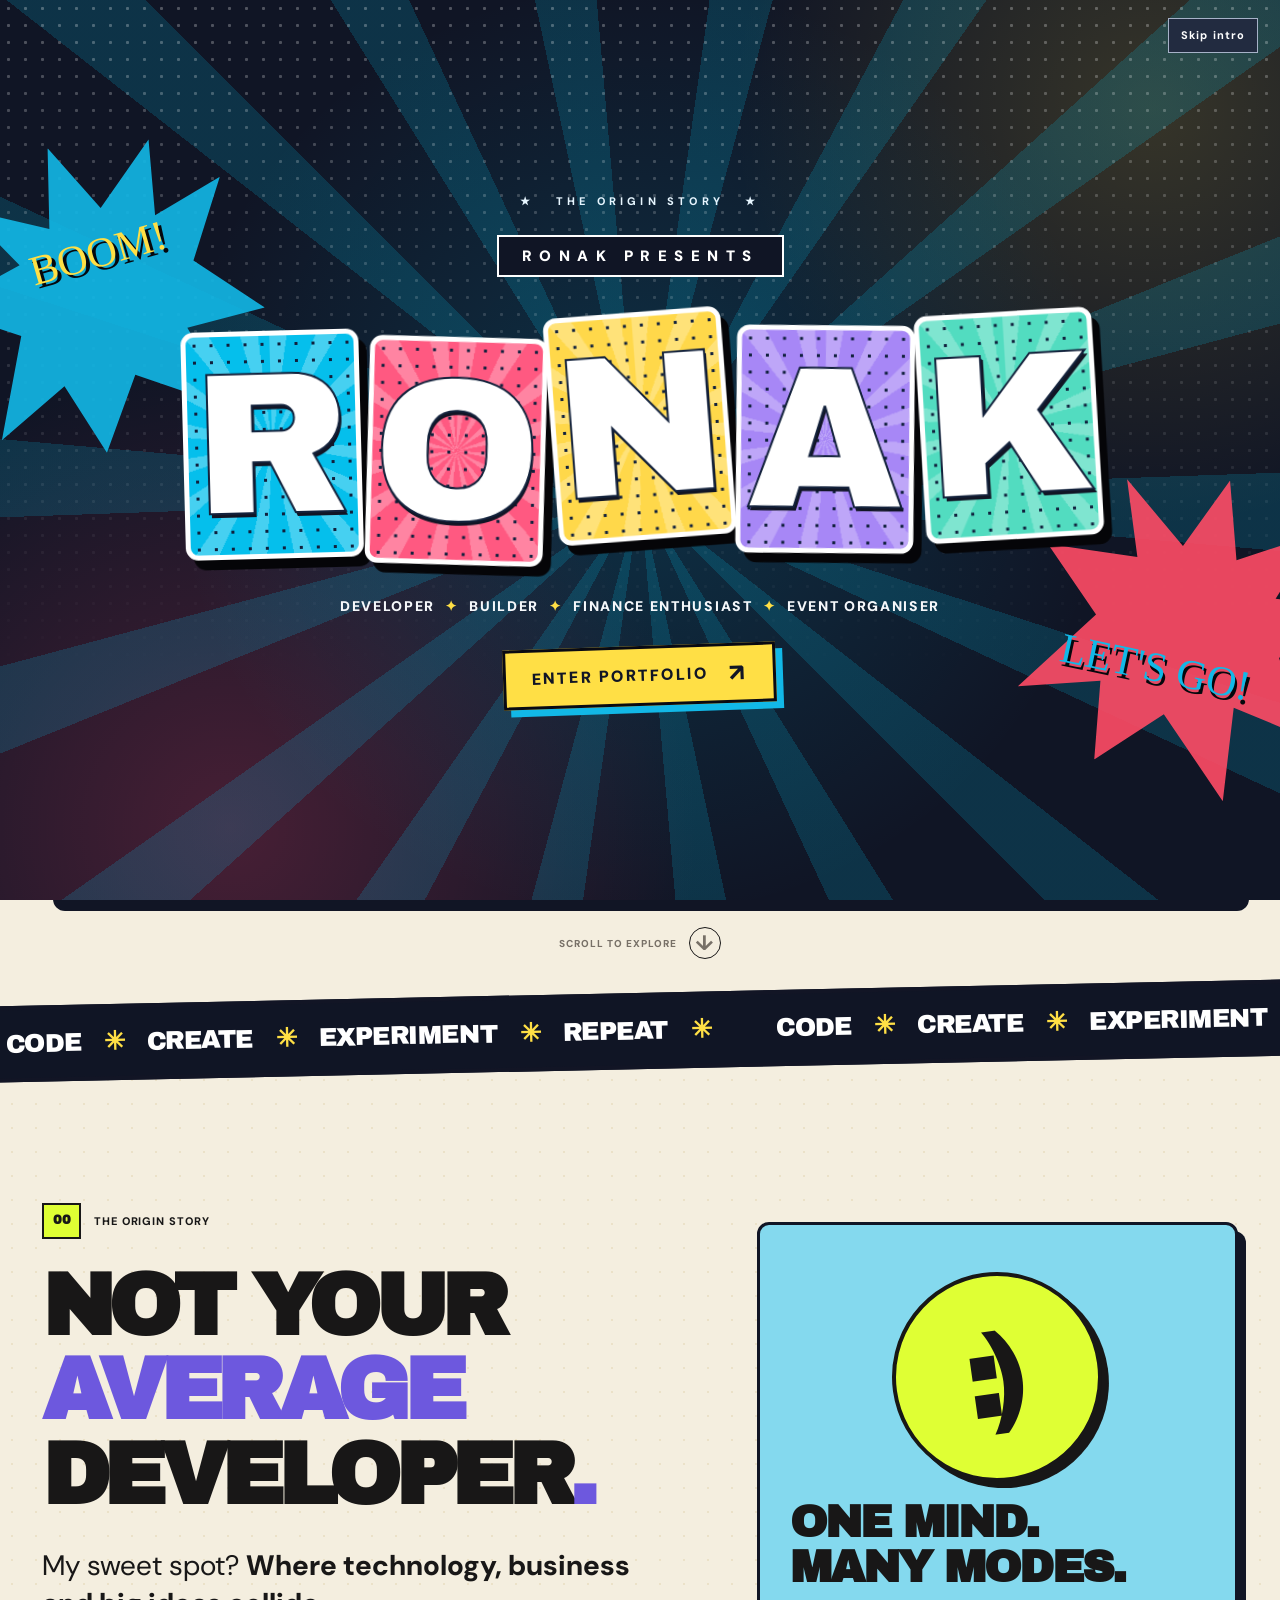
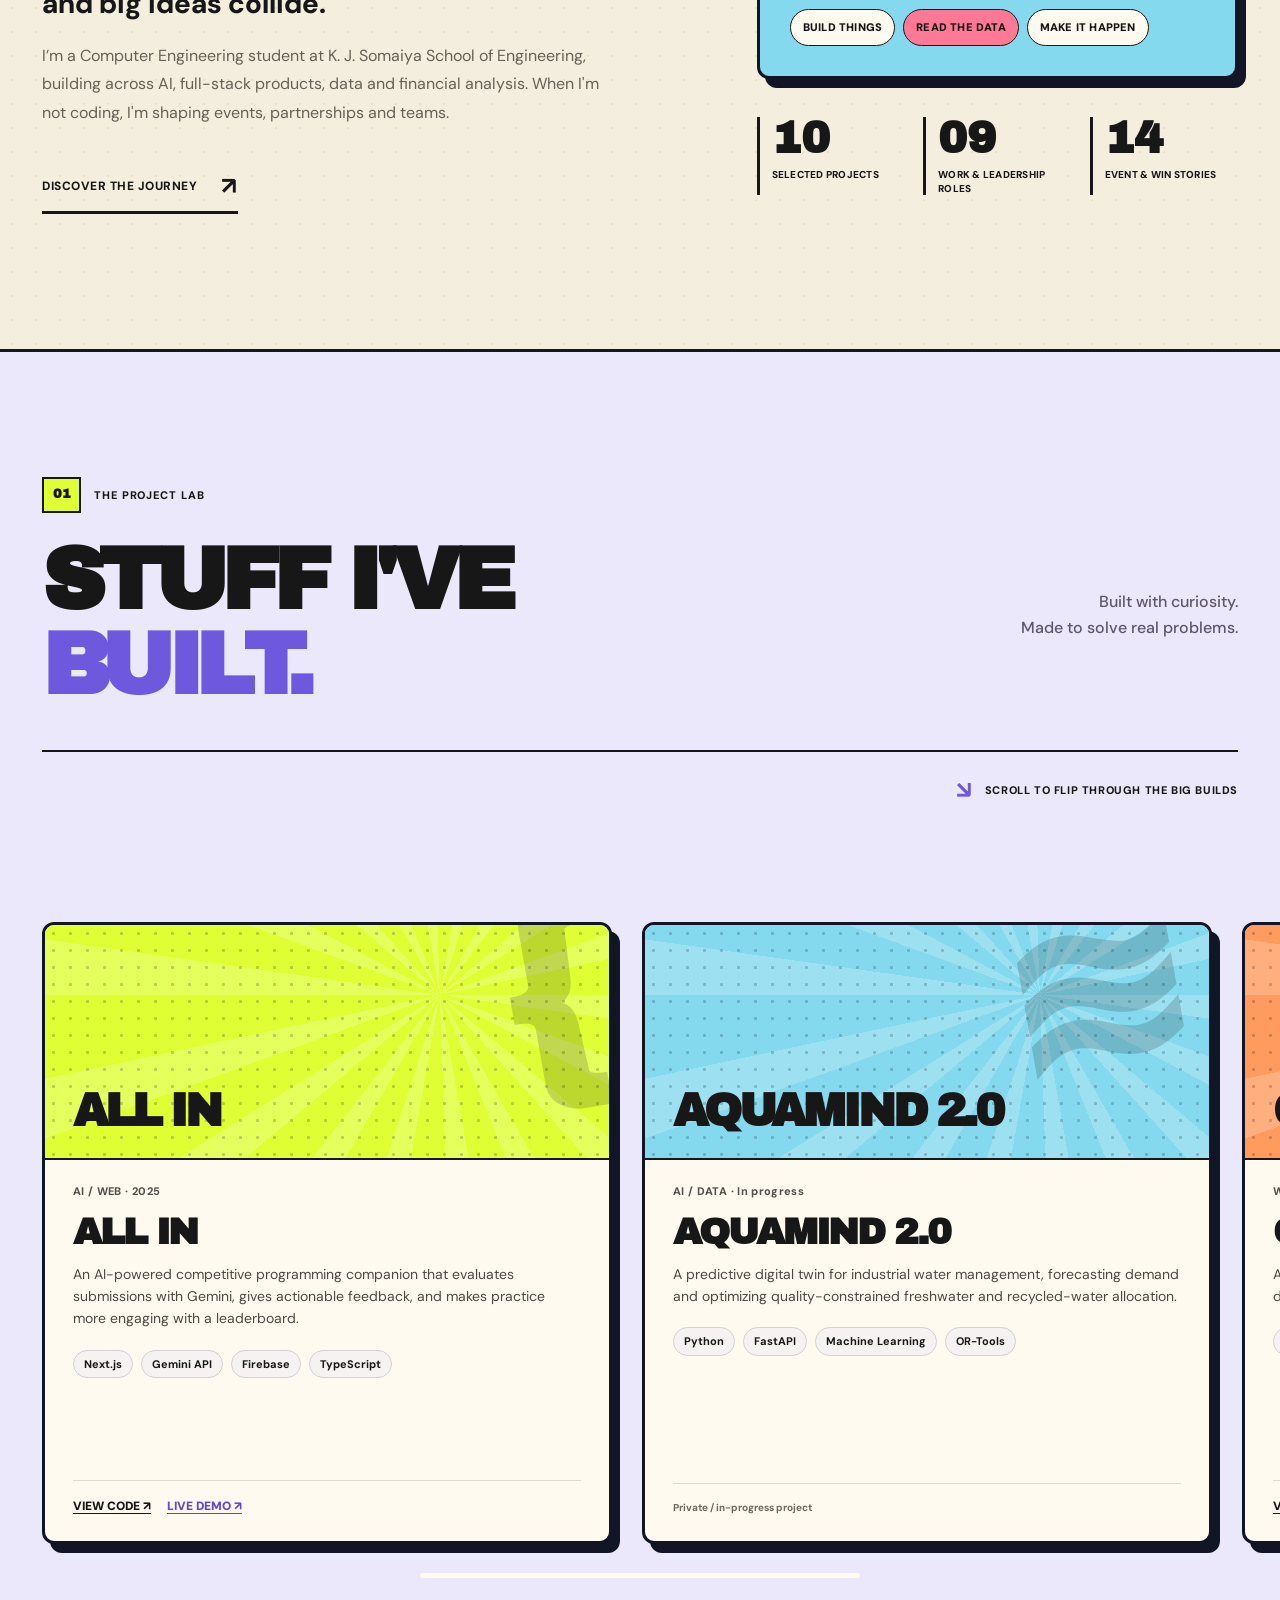
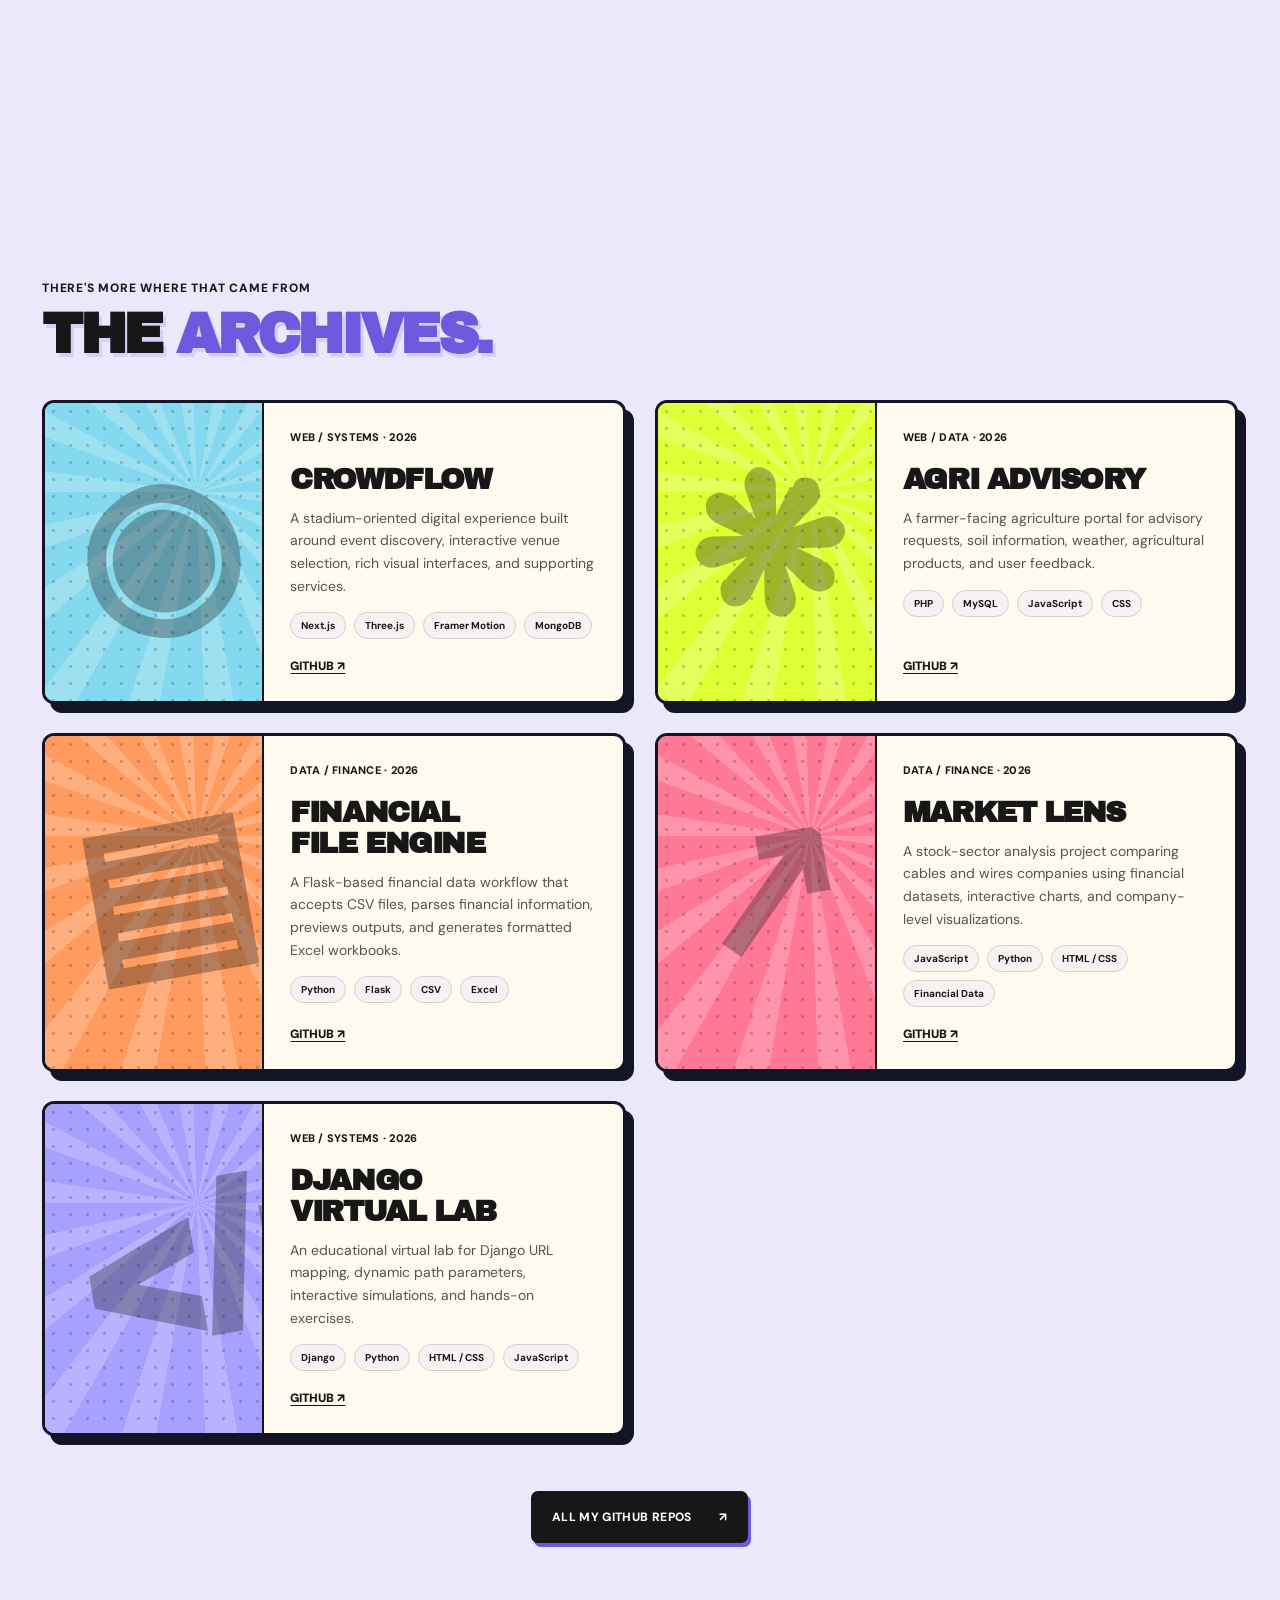
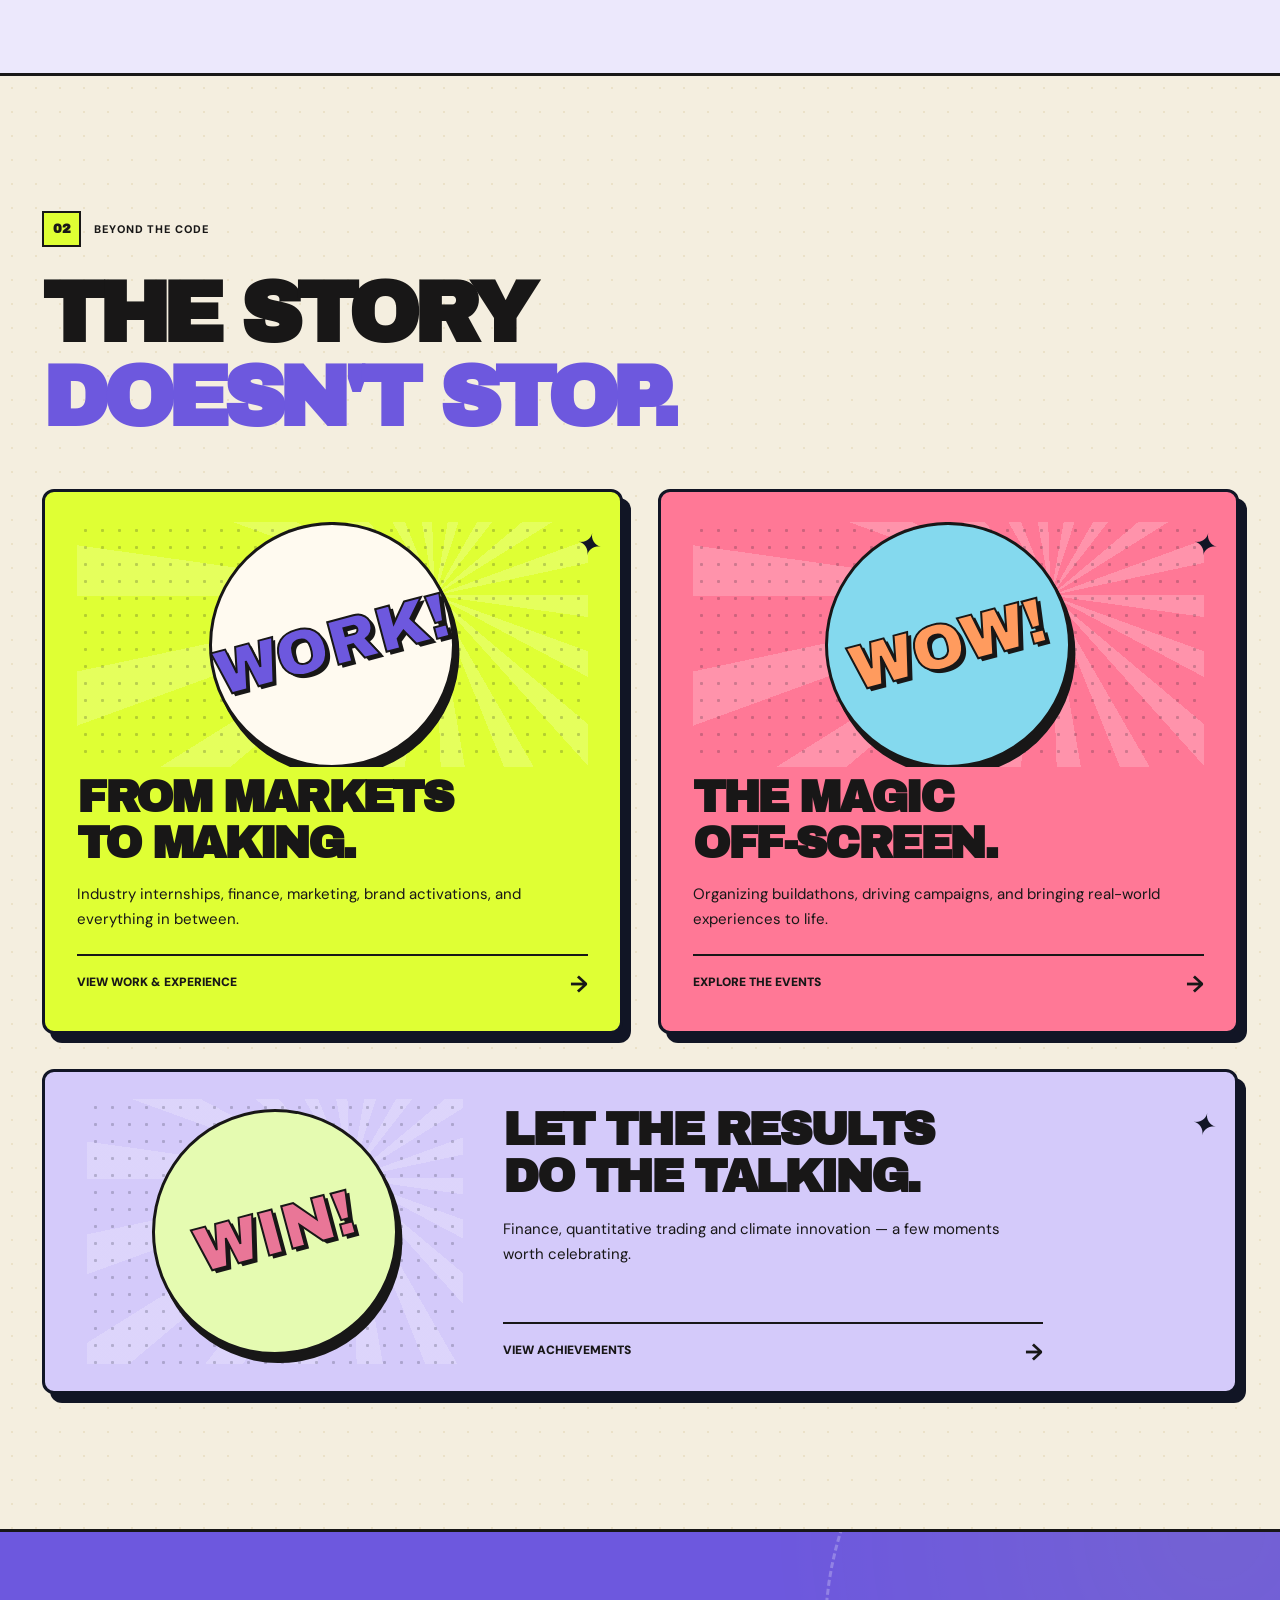
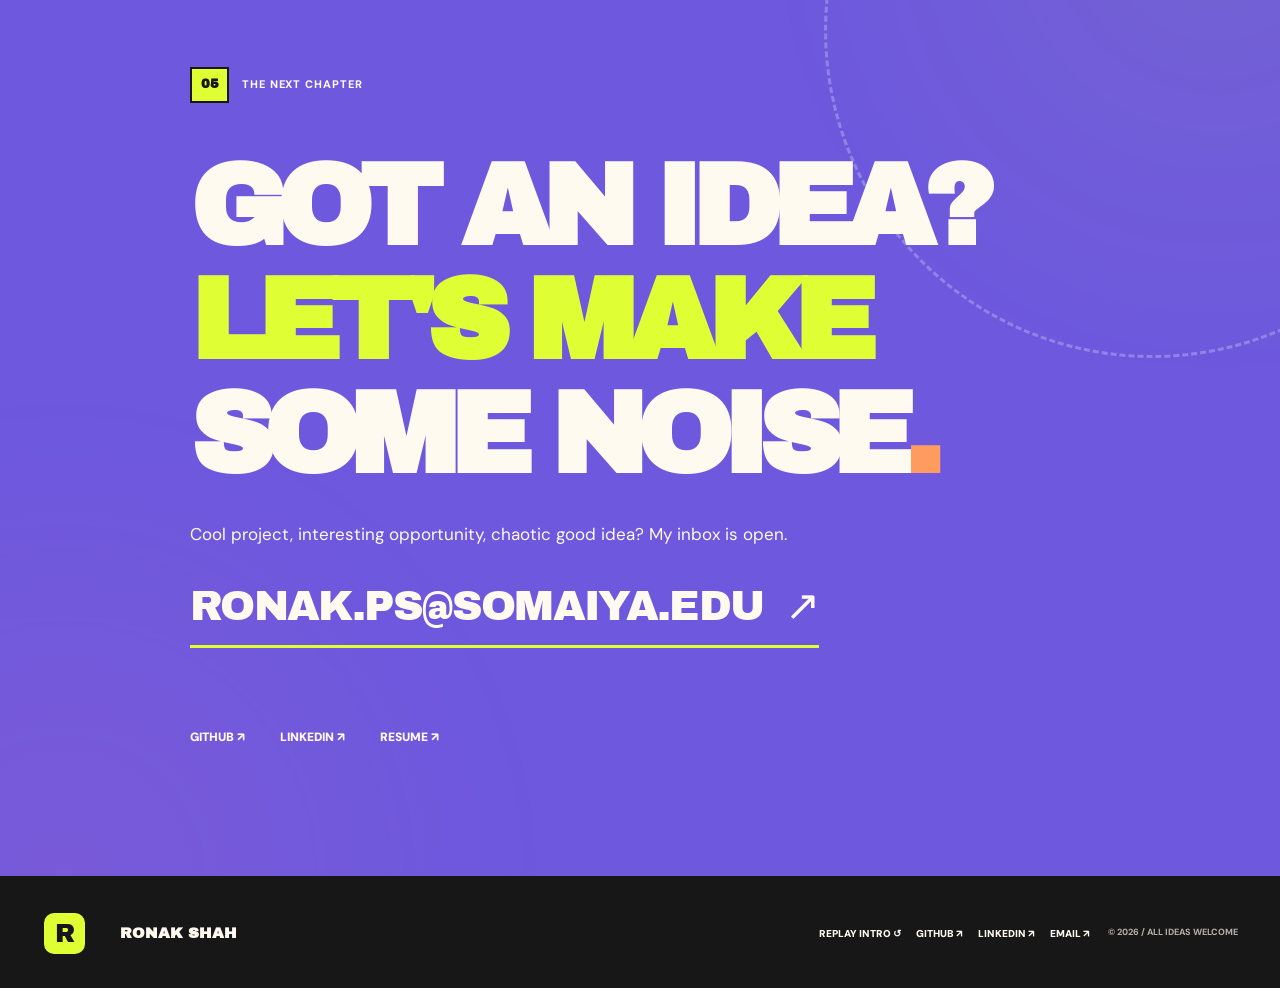
==== index.html @ 76d22a12 "Animate photo montage behind readable RONAK typography" ====
<!doctype html>
<html lang="en">
<head>
  <meta charset="UTF-8" />
  <meta name="viewport" content="width=device-width, initial-scale=1" />
  <meta name="theme-color" content="#f4eedf" />
  <meta name="description" content="The creative universe of Ronak Shah — developer, data explorer, finance thinker and community builder. Discover projects, achievements, experience and events." />
  <meta property="og:title" content="Ronak Shah — The Creative Universe" />
  <meta property="og:description" content="Code. Create. Repeat. A playful, interactive portfolio." />
  <link rel="icon" href="assets/favicon.svg" type="image/svg+xml" />
  <link rel="preconnect" href="https://fonts.googleapis.com" />
  <link rel="preconnect" href="https://fonts.gstatic.com" crossorigin />
  <link href="https://fonts.googleapis.com/css2?family=Archivo+Black&family=DM+Sans:wght@400;500;600;700;800&family=Permanent+Marker&display=swap" rel="stylesheet" />
  <script>
    (() => {
      try {
        const chosen = localStorage.getItem('ronak-portfolio-theme');
        const theme = chosen === 'dark' || chosen === 'light' ? chosen
          : (window.matchMedia('(prefers-color-scheme: dark)').matches ? 'dark' : 'light');
        document.documentElement.dataset.theme = theme;
        document.documentElement.style.colorScheme = theme;
      } catch (_) { document.documentElement.dataset.theme = 'light'; }
    })();
  </script>
  <script>
    /* Render the cinematic opening before CSS/JS, without a flash of the homepage. */
    (() => {
      let shown = false;
      try { shown = sessionStorage.getItem('ronak-intro-complete') === '1'; } catch (_) {}
      const replay = new URLSearchParams(location.search).get('intro') === 'replay';
      document.documentElement.dataset.intro = (!shown || replay) ? 'on' : 'off';
    })();
  </script>
  <noscript><style>.cinema-intro{display:none!important}</style></noscript>
  <link rel="stylesheet" href="styles.css" />
  <script src="data.js" defer></script>
  <script src="script.js" defer></script>
  <title>Ronak Shah — The Creative Universe</title>
</head>
<body data-page="home">
  <section class="cinema-intro cinema-comic-intro" id="cinema-intro" aria-label="Introduction to Ronak Shah's portfolio" role="dialog" aria-modal="true">
    <a href="#top" id="cinema-skip" class="cinema-exact-skip">Skip intro</a>
    <div class="comic-intro-stage">
      <div class="comic-intro-decor comic-intro-decor-one" aria-hidden="true"></div>
      <div class="comic-intro-decor comic-intro-decor-two" aria-hidden="true"></div>
      <p class="comic-intro-eyebrow">★ &nbsp; THE ORIGIN STORY &nbsp; ★</p>
      <p class="comic-intro-presents">RONAK PRESENTS</p>
      <div class="comic-intro-marvel" aria-label="Animated portfolio photo montage behind the name RONAK">
        <div class="comic-intro-reel" aria-hidden="true">
          <div class="comic-reel-shot shot-1"></div><div class="comic-reel-shot shot-2"></div>
          <div class="comic-reel-shot shot-3"></div><div class="comic-reel-shot shot-4"></div>
          <div class="comic-reel-shot shot-5"></div><div class="comic-reel-shot shot-6"></div>
        </div>
        <div class="comic-intro-name" role="img" aria-label="RONAK"><span>R</span><span>O</span><span>N</span><span>A</span><span>K</span></div>
      </div>
      <p class="comic-intro-tagline">DEVELOPER <b>✦</b> BUILDER <b>✦</b> FINANCE ENTHUSIAST <b>✦</b> EVENT ORGANISER</p>
      <a href="#top" id="cinema-enter" class="comic-intro-enter">ENTER PORTFOLIO <span aria-hidden="true">↗</span></a>
      <span class="comic-intro-pop pop-left" aria-hidden="true">BOOM!</span>
      <span class="comic-intro-pop pop-right" aria-hidden="true">LET'S GO!</span>
    </div>
  </section>
  <div id="site-header"></div>
  <div class="scroll-progress" aria-hidden="true"><span></span></div>
  <div class="page-grain" aria-hidden="true"></div>
  <main id="main-content">
    <section class="hero shell" id="top" aria-labelledby="hero-title">
      <div class="hero-frame">
        <div class="hero-copy">
          <div class="eyebrow hero-eyebrow"><span class="live-dot"></span> AVAILABLE FOR THE NEXT BIG IDEA</div>
          <div class="hero-heading-wrap">
            <span class="scribble hero-intro">Hey, I'm</span>
            <h1 id="hero-title" class="hero-title"><span>RONAK</span><span class="shah">SHAH<span class="hero-period">.</span></span></h1>
          </div>
          <p class="hero-tagline">I build <mark>bold digital things</mark><br />and bring ideas to life.</p>
          <p class="hero-description">Part developer. Part data geek. Part chaos coordinator. Fully obsessed with creating things that make people stop scrolling.</p>
          <div class="hero-actions">
            <a class="comic-button button-ink" href="#projects"><span>EXPLORE MY WORK</span><span class="button-arrow" aria-hidden="true">↗</span></a>
            <a class="comic-button button-ghost" href="work.html">MY STORY <span aria-hidden="true">→</span></a>
          </div>
        </div>
        <div class="hero-world" aria-label="Comic illustration of coding, data, and creativity">
          <div class="hero-world-inner" id="hero-parallax">
            <div class="hero-monitor">
              <div class="monitor-top"><span class="browser-dots"><i></i><i></i><i></i></span><span>RONAK.EXE</span><span>×</span></div>
              <div class="monitor-screen">
                <span class="code-micro">// currently creating something cool</span>
                <div class="code-line"><span>const</span> ideas = <b>∞</b>;</div>
                <div class="code-line"><span>let</span> impact = <em>BIG</em>;</div>
                <div class="code-line code-line--small">build( dream, curiosity );</div>
                <div class="monitor-visual"><span class="visual-bar b1"></span><span class="visual-bar b2"></span><span class="visual-bar b3"></span><span class="visual-bar b4"></span><span class="visual-bar b5"></span></div>
              </div>
              <div class="monitor-stand"></div>
            </div>
            <div class="speech-bubble">WHAT IF<br />WE MADE IT<br /><strong>AWESOME?!</strong></div>
          </div>
        </div>
      </div>
      <div class="hero-down"><span>SCROLL TO EXPLORE</span><span class="scroll-chevron" aria-hidden="true">↓</span></div>
    </section>

    <div class="marquee-strip" aria-label="Code, create, experiment, repeat"><div class="marquee-track" aria-hidden="true"><span>CODE <b>✳</b> CREATE <b>✳</b> EXPERIMENT <b>✳</b> REPEAT <b>✳</b></span><span>CODE <b>✳</b> CREATE <b>✳</b> EXPERIMENT <b>✳</b> REPEAT <b>✳</b></span></div></div>

    <section class="origin-section" id="about" aria-labelledby="origin-title">
      <div class="shell origin-layout">
        <div class="origin-left reveal">
          <div class="chapter-label"><span class="number-block">00</span><span>THE ORIGIN STORY</span></div>
          <h2 id="origin-title" class="display-head">NOT YOUR<br /><span>AVERAGE</span><br />DEVELOPER<span class="accent-punct">.</span></h2>
          <p class="origin-lead">My sweet spot? <strong>Where technology, business and big ideas collide.</strong></p>
          <p>I’m a Computer Engineering student at K. J. Somaiya School of Engineering, building across AI, full-stack products, data and financial analysis. When I'm not coding, I'm shaping events, partnerships and teams.</p>
          <a class="text-link" href="work.html">DISCOVER THE JOURNEY <span>↗</span></a>
        </div>
        <div class="origin-right reveal">
          <div class="origin-comic-panel">
            <div class="origin-card-visual"><span class="origin-face" aria-hidden="true">:)</span></div>
            <h3>ONE MIND.<br />MANY MODES.</h3>
            <div class="skill-bubbles"><span>BUILD THINGS</span><span>READ THE DATA</span><span>MAKE IT HAPPEN</span></div>
          </div>
          <div class="stats-row"><div><strong>10</strong><small>SELECTED PROJECTS</small></div><div><strong>09</strong><small>WORK & LEADERSHIP ROLES</small></div><div><strong>14</strong><small>EVENT & WIN STORIES</small></div></div>
        </div>
      </div>
    </section>

    <section class="projects-section" id="projects" aria-labelledby="projects-title">
      <div class="shell projects-intro reveal">
        <div class="chapter-label"><span class="number-block">01</span><span>THE PROJECT LAB</span></div>
        <div class="section-heading-row"><h2 id="projects-title" class="display-head">STUFF I'VE<br /><em>BUILT.</em></h2><div class="section-side-note"><p>Built with curiosity.<br />Made to solve real problems.</p></div></div>
        <div class="project-scroll-note"><span class="scroll-icon">↘</span> SCROLL TO FLIP THROUGH THE BIG BUILDS </div>
      </div>
      <div class="project-scroll-scene" id="project-scroll-scene"><div class="project-sticky"><div class="project-track" id="project-track" aria-label="Featured projects"></div><div class="project-scene-bottom"><span>THE BIG BUILDS / SELECTED WORK</span><div class="project-scene-progress"><span id="project-scene-progress"></span></div><span>SWIPE THROUGH THE UNIVERSE →</span></div></div></div>
      <div class="shell archive-wrap">
        <div class="archive-top reveal"><div><span class="mini-kicker">THERE'S MORE WHERE THAT CAME FROM</span><h3>THE <span>ARCHIVES.</span></h3></div></div>
        <div class="archive-grid" id="archive-projects"></div>
        <div class="archive-cta reveal"><a href="https://github.com/ronakshah167" target="_blank" rel="noreferrer" class="comic-button button-ink">ALL MY GITHUB REPOS <span>↗</span></a></div>
      </div>
    </section>

    <section class="split-story-section" aria-labelledby="more-title"><div class="shell">
      <div class="split-story-heading reveal"><div class="chapter-label"><span class="number-block">02</span><span>BEYOND THE CODE</span></div><h2 id="more-title" class="display-head">THE STORY<br /><em>DOESN'T STOP.</em></h2></div>
      <div class="split-story-grid">
        <a class="story-tile story-work reveal" href="work.html"><div class="story-tile-art art-work" aria-hidden="true"><span class="big-art-word">WORK!</span></div><h3>FROM MARKETS<br />TO MAKING.</h3><p>Industry internships, finance, marketing, brand activations, and everything in between.</p><span class="story-link">VIEW WORK & EXPERIENCE <b>→</b></span></a>
        <a class="story-tile story-events reveal" href="events.html"><div class="story-tile-art art-events" aria-hidden="true"><span class="big-art-word">WOW!</span></div><h3>THE MAGIC<br />OFF-SCREEN.</h3><p>Organizing buildathons, driving campaigns, and bringing real-world experiences to life.</p><span class="story-link">EXPLORE THE EVENTS <b>→</b></span></a>
        <a class="story-tile story-achievements reveal" href="achievements.html"><div class="story-tile-art art-achievements" aria-hidden="true"><span class="big-art-word">WIN!</span></div><div class="story-achievements-copy"><h3>LET THE RESULTS<br />DO THE TALKING.</h3><p>Finance, quantitative trading and climate innovation — a few moments worth celebrating.</p><span class="story-link">VIEW ACHIEVEMENTS <b>→</b></span></div></a>
      </div>
    </div></section>

    <section id="contact" class="contact-section"><div class="shell contact-inner reveal"><span class="chapter-label light-label"><span class="number-block">05</span><span>THE NEXT CHAPTER</span></span><h2>GOT AN IDEA?<br /><em>LET'S MAKE</em><br />SOME NOISE<span>.</span></h2><p>Cool project, interesting opportunity, chaotic good idea? My inbox is open.</p><a class="contact-email" href="mailto:ronak.ps@somaiya.edu">RONAK.PS@SOMAIYA.EDU <span>↗</span></a><div class="contact-links"><a href="https://github.com/ronakshah167" target="_blank" rel="noreferrer">GITHUB ↗</a><a href="https://www.linkedin.com/in/ronak-shah-570823329" target="_blank" rel="noreferrer">LINKEDIN ↗</a><a href="Ronak_s_Resume.pdf" target="_blank" rel="noreferrer">RESUME ↗</a></div></div></section>
  </main>
  <div id="site-footer"></div>
</body>
</html>
---- styles.css ----
:root {
  --cream:#f4eedf; --paper:#fffaf0; --ink:#181717; --muted:#666056;
  --lime:#dfff34; --violet:#6d58de; --pink:#ff7896; --orange:#ff9b5e; --blue:#84d9ee;
  --display:'Archivo Black',Impact,'Arial Black',sans-serif; --body:'DM Sans',Arial,sans-serif; --marker:'Permanent Marker',cursive;
  --stroke:2.5px solid var(--ink); --hard:6px 6px 0 var(--ink);
}
*{box-sizing:border-box}html{scroll-behavior:smooth;scroll-padding-top:105px}body{margin:0;background:var(--cream);color:var(--ink);font-family:var(--body);font-size:16px;line-height:1.5;overflow-x:clip}body.menu-open{overflow:hidden}::selection{background:var(--lime);color:var(--ink)}a{color:inherit;text-decoration:none}button{font:inherit}button,a{-webkit-tap-highlight-color:transparent}a:focus-visible,button:focus-visible{outline:3px solid var(--violet);outline-offset:5px}img{max-width:100%;display:block}h1,h2,h3,h4,p{margin-top:0}strong{font-weight:800}mark{background:var(--lime);color:var(--ink);box-decoration-break:clone;-webkit-box-decoration-break:clone;padding:0 .1em}.shell{width:min(1370px,calc(100% - 84px));margin-inline:auto}.page-grain{position:fixed;inset:0;z-index:80;pointer-events:none;opacity:.11;background-image:url("data:image/svg+xml,%3Csvg viewBox='0 0 160 160' xmlns='http://www.w3.org/2000/svg'%3E%3Cfilter id='n'%3E%3CfeTurbulence type='fractalNoise' baseFrequency='.84' numOctaves='3' stitchTiles='stitch'/%3E%3C/filter%3E%3Crect width='100%25' height='100%25' filter='url(%23n)' opacity='.28'/%3E%3C/svg%3E");mix-blend-mode:multiply}.scroll-progress{position:fixed;top:0;left:0;width:100%;height:5px;z-index:110;background:transparent;pointer-events:none}.scroll-progress span{display:block;height:100%;width:100%;background:var(--violet);transform:scaleX(0);transform-origin:left;will-change:transform}.site-header{position:fixed;inset:0 0 auto;z-index:90;padding:15px 0;transition:background .2s}.nav-inner{min-height:70px;display:flex;align-items:center;justify-content:space-between;background:rgba(255,250,240,.97);border:2px solid var(--ink);border-radius:16px;box-shadow:4px 5px 0 rgba(24,23,23,.95);padding:9px 15px 9px 17px;backdrop-filter:blur(14px)}.brand{display:flex;gap:10px;align-items:center;font-family:var(--display);font-size:19px;line-height:1;letter-spacing:-.7px;flex-shrink:0}.brand>span:last-child{display:flex;flex-direction:column}.brand small{font-family:var(--body);font-weight:800;font-size:8px;letter-spacing:1.3px;margin-top:5px}.brand-dot{color:var(--violet)}.brand-symbol,.footer-logo{width:45px;height:45px;border-radius:12px;display:grid;place-items:center;background:var(--lime);border:2px solid var(--ink);font-size:25px;position:relative}.brand-symbol span,.footer-logo span{position:absolute;color:var(--violet);font-size:15px;top:-8px;right:-7px;-webkit-text-stroke:.5px var(--ink)}.nav-links{display:flex;align-items:center;gap:clamp(14px,2.35vw,37px)}.nav-links>a{font-size:11px;font-weight:800;letter-spacing:.5px;position:relative}.nav-links>a:not(.nav-resume)::after{content:'';position:absolute;left:0;right:100%;height:3px;background:var(--violet);bottom:-7px;transition:right .25s}.nav-links>a:hover::after,.nav-links>a.is-current::after{right:0}.nav-links .nav-resume{padding:11px 15px;background:var(--ink);color:var(--cream);border-radius:7px;transition:background .2s}.nav-links .nav-resume:hover{background:var(--violet)}.menu-toggle{display:none;width:42px;height:42px;background:var(--lime);border:2px solid var(--ink);border-radius:8px;align-items:center;flex-direction:column;justify-content:center;gap:4px;cursor:pointer}.menu-toggle span{width:19px;height:2px;background:var(--ink)}
/* global types */
.eyebrow,.chapter-label,.mini-kicker{font-size:11px;font-weight:800;letter-spacing:1.35px}.chapter-label{display:inline-flex;align-items:center;gap:11px;margin-bottom:22px}.number-block{display:inline-grid;place-items:center;background:var(--lime);border:2px solid var(--ink);width:39px;height:36px;box-shadow:3px 3px 0 var(--ink);letter-spacing:0;font-family:var(--display);font-size:13px}.display-head{font-family:var(--display);font-size:clamp(52px,6.8vw,108px);line-height:.97;letter-spacing:-.075em;margin:0;overflow-wrap:normal}.display-head em,.subpage-title>span,.split-story-heading em,.next-page-banner em,.event-end-panel em{font-style:normal;color:var(--violet)}.accent-punct{color:var(--violet)}.handwritten,.scribble{font-family:var(--marker);font-weight:400}.reveal{opacity:0;transform:translateY(35px) rotate(.4deg);transition:opacity .75s ease,transform .75s cubic-bezier(.2,.75,.2,1)}.reveal.is-visible{opacity:1;transform:translateY(0) rotate(0)}
.comic-button{display:inline-flex;align-items:center;justify-content:space-between;gap:27px;padding:15px 19px;border:2px solid var(--ink);border-radius:7px;font-size:12px;font-weight:800;letter-spacing:.35px;box-shadow:4px 5px 0 var(--ink);transform:perspective(400px) rotateX(var(--tilt-y,0deg)) rotateY(var(--tilt-x,0deg));transition:translate .2s,box-shadow .2s,background .2s;cursor:pointer}.comic-button:hover{translate:0 -3px;box-shadow:6px 8px 0 var(--ink)}.button-arrow{font-size:19px}.button-ink{background:var(--ink);color:#fff;box-shadow:4px 5px 0 var(--violet)}.button-ink:hover{background:var(--violet);box-shadow:6px 8px 0 var(--ink)}.button-ghost{background:var(--paper)}.button-light{background:var(--lime);color:var(--ink)}
/* HERO */
.hero{padding-top:117px;padding-bottom:25px}.hero-frame{display:grid;grid-template-columns:1.06fr .94fr;min-height:min(745px,calc(100vh - 147px));border:3px solid var(--ink);border-radius:15px;overflow:hidden;box-shadow:9px 10px 0 var(--ink);background:var(--paper)}.hero-copy{min-width:0;padding:clamp(30px,4.6vw,75px) clamp(25px,4.5vw,74px) 30px;display:flex;flex-direction:column;justify-content:center;position:relative;z-index:2}.hero-eyebrow{display:flex;align-items:center;gap:10px;flex-wrap:wrap;margin-bottom:25px}.live-dot{height:10px;width:10px;border-radius:50%;background:#52be79;border:1.5px solid var(--ink);box-shadow:0 0 0 3px #c8ffca;animation:pulseDot 2.2s infinite}.eyebrow-num{color:var(--muted);margin-left:auto}.hero-heading-wrap{position:relative}.hero-intro{font-size:28px;color:var(--violet);display:block;margin-left:8px;transform:rotate(-6deg);width:fit-content;margin-bottom:3px}.hero-title{font-family:var(--display);font-size:clamp(79px,9.4vw,150px);letter-spacing:-.095em;line-height:.86;margin-bottom:26px}.hero-title>span{display:block}.hero-title .shah{color:var(--violet);text-shadow:4px 5px 0 var(--ink)}.hero-period{color:var(--orange)}.starburst--title{position:absolute;right:4%;top:5%;color:var(--orange);font-size:70px;-webkit-text-stroke:2px var(--ink);animation:spin 18s linear infinite}.hero-tagline{font-family:var(--display);font-size:clamp(23px,2.6vw,36px);line-height:1.18;letter-spacing:-.048em;margin-bottom:17px}.hero-description{color:#4e4a44;max-width:490px;font-size:15px;line-height:1.72;margin-bottom:26px}.hero-actions{display:flex;gap:14px;align-items:center;flex-wrap:wrap}.hero-footer-info{display:flex;gap:15px;justify-content:space-between;margin-top:auto;padding-top:42px;font-size:9px;font-weight:800;letter-spacing:1px;color:#6d685e}.hero-world{position:relative;background:var(--violet);border-left:3px solid var(--ink);min-height:550px;isolation:isolate;overflow:hidden}.hero-world::before{content:'';position:absolute;inset:0;background-image:radial-gradient(#181717 1.8px,transparent 2px);background-size:17px 17px;opacity:.15;mask-image:linear-gradient(to right,transparent,black)}.hero-rays{position:absolute;inset:-55%;background:repeating-conic-gradient(from 0deg at 50% 50%,rgba(255,255,255,.12) 0 7deg,transparent 7deg 19deg);animation:spin 58s linear infinite;opacity:.5}.hero-world-inner{position:absolute;inset:0;transform:perspective(1000px) translate3d(var(--parallax-x,0px),var(--parallax-y,0px),0) rotateX(var(--rotate-x,0deg)) rotateY(var(--rotate-y,0deg));transition:transform .18s ease-out;transform-style:preserve-3d}.orbit{border:2px dashed rgba(255,255,255,.48);border-radius:50%;position:absolute;left:50%;top:48%;transform:translate(-50%,-50%) rotate(-18deg)}.orbit-one{width:83%;aspect-ratio:1.2}.orbit-two{width:111%;aspect-ratio:1.5;opacity:.32}.hero-star{position:absolute;color:var(--lime);font-size:90px;-webkit-text-stroke:2px var(--ink);z-index:3;animation:float 5s ease-in-out infinite}.hero-star-one{top:10%;right:10%}.hero-star-two{bottom:15%;left:8%;font-size:65px;animation-delay:-2s}.floating-caption{position:absolute;background:var(--lime);border:2px solid var(--ink);box-shadow:4px 4px 0 var(--ink);padding:8px 13px;z-index:5;font-size:10px;font-weight:800;letter-spacing:.5px}.float-1{left:6%;top:10%;transform:rotate(-9deg)}.float-2{right:7%;bottom:10%;background:var(--pink);transform:rotate(8deg)}.hero-monitor{position:absolute;left:18%;top:23%;width:66%;height:56%;z-index:2;transform:rotate(-9deg);filter:drop-shadow(13px 17px 0 rgba(12,12,15,.26));animation:float 7s ease-in-out infinite}.monitor-top{height:40px;border:4px solid var(--ink);background:#edede7;display:flex;align-items:center;justify-content:space-between;padding:0 12px;font-size:10px;font-weight:800}.browser-dots{display:flex;gap:5px}.browser-dots i{display:block;width:9px;height:9px;border-radius:50%;background:var(--pink);border:1px solid var(--ink)}.browser-dots i:nth-child(2){background:var(--orange)}.browser-dots i:nth-child(3){background:var(--lime)}.monitor-screen{height:calc(100% - 40px);background:#1a1b31;border:4px solid var(--ink);border-top:0;padding:clamp(14px,2vw,27px);color:#eff1e8;overflow:hidden;position:relative}.code-micro{color:#a7f6ad;font:11px/2 monospace}.code-line{font:clamp(18px,2.2vw,31px)/1.5 monospace;letter-spacing:-.8px;white-space:nowrap}.code-line>span{color:#ba9cff}.code-line>b{color:#dfff34}.code-line>em{color:#ff9aab;font-style:normal}.code-line--small{font-size:clamp(11px,1.2vw,16px);color:#89d9e8;margin-top:10px}.monitor-visual{display:flex;gap:5px;align-items:flex-end;height:75px;margin-top:11px;max-width:210px}.visual-bar{background:var(--lime);border:2px solid #111;flex:1;height:40%}.visual-bar.b1{height:38%}.visual-bar.b2{height:65%;background:var(--pink)}.visual-bar.b3{height:47%;background:var(--blue)}.visual-bar.b4{height:92%}.visual-bar.b5{height:78%;background:var(--orange)}.monitor-stand{width:32%;height:18%;border:4px solid var(--ink);border-top:0;background:#ded6f8;margin:0 auto;clip-path:polygon(38% 0,62% 0,75% 78%,100% 78%,100% 100%,0 100%,0 78%,25% 78%)}.speech-bubble{position:absolute;right:2%;top:9%;background:var(--paper);padding:15px 17px;border:3px solid var(--ink);border-radius:48% 46% 47% 45%;font-family:var(--display);font-size:clamp(13px,1.55vw,21px);line-height:1.1;text-align:center;transform:rotate(13deg);z-index:5;box-shadow:5px 7px 0 var(--ink)}.speech-bubble:after{content:'';position:absolute;bottom:-22px;left:16%;border-top:22px solid var(--ink);border-right:19px solid transparent}.speech-bubble strong{color:var(--violet)}.hero-burst{position:absolute;bottom:17%;left:0;width:175px;height:150px;clip-path:polygon(50% 0%,61% 24%,85% 7%,79% 32%,100% 32%,85% 52%,100% 70%,73% 70%,81% 96%,56% 78%,49% 100%,38% 79%,11% 95%,20% 67%,0 66%,16% 48%,0 28%,28% 28%,20% 4%,42% 23%);background:var(--ink);display:grid;place-items:center;transform:rotate(-16deg);z-index:4}.hero-burst::before{content:'';position:absolute;inset:5px;background:var(--orange);clip-path:inherit}.hero-burst span{position:relative;font-family:var(--display);font-size:27px;transform:rotate(-7deg);z-index:2}.mini-sticker{position:absolute;right:10%;bottom:22%;background:var(--lime);border:3px solid var(--ink);padding:14px 17px;font-family:monospace;font-size:28px;font-weight:bold;transform:rotate(16deg);z-index:3;box-shadow:5px 5px 0 var(--ink)}.cursor-sticker{position:absolute;left:15%;top:10%;font-size:54px;font-family:var(--display);color:var(--pink);z-index:3;-webkit-text-stroke:2px var(--ink)}.hero-world-bottom{position:absolute;bottom:0;left:0;right:0;z-index:5;display:flex;justify-content:space-between;padding:13px 17px;background:var(--ink);color:#fff;font-size:9px;font-weight:800;letter-spacing:1px}.hero-down{display:flex;justify-content:center;gap:15px;align-items:center;margin-top:27px;font-size:10px;font-weight:800;letter-spacing:1.6px}.scroll-chevron{width:35px;height:35px;border:2px solid var(--ink);border-radius:50%;display:grid;place-items:center;font-size:21px;animation:bob 2s ease-in-out infinite}
/* marquee */
.marquee-strip{background:var(--ink);color:var(--lime);overflow:hidden;margin-top:15px;transform:rotate(-1.4deg) scale(1.02);border-top:2px solid #fff;border-bottom:2px solid #fff}.marquee-track{display:flex;width:max-content;animation:marquee 32s linear infinite}.marquee-track span{display:block;white-space:nowrap;font-family:var(--display);font-size:clamp(25px,3.1vw,49px);letter-spacing:-1px;padding:17px 25px}.marquee-track b{color:var(--pink);padding:0 15px}
/* origin */
.origin-section{padding:145px 0 145px;background:var(--cream)}.origin-layout{display:grid;grid-template-columns:1.13fr .87fr;gap:clamp(50px,8vw,135px);align-items:center}.origin-left .display-head span{color:var(--violet)}.origin-lead{font-size:clamp(20px,2.2vw,29px);line-height:1.36;max-width:590px;margin:30px 0 18px}.origin-left>p:not(.origin-lead){max-width:565px;color:var(--muted);line-height:1.78}.text-link{display:inline-flex;gap:24px;align-items:center;margin-top:25px;padding-bottom:7px;border-bottom:3px solid var(--ink);font-size:12px;font-weight:800;letter-spacing:.5px}.text-link span{font-size:24px}.text-link:hover{color:var(--violet);border-color:var(--violet)}.origin-comic-panel{position:relative;border:3px solid var(--ink);background:var(--blue);box-shadow:10px 11px 0 var(--ink);padding:22px;transform:rotate(3deg)}.origin-comic-panel:before{content:'';position:absolute;inset:0;background-image:radial-gradient(var(--ink) 1.25px,transparent 1.5px);background-size:14px 14px;opacity:.09;pointer-events:none}.panel-tape{position:absolute;width:110px;height:28px;top:-17px;left:40%;background:rgba(250,231,171,.83);transform:rotate(-12deg);border:1px solid rgba(18,18,18,.25);z-index:2}.origin-topline{font-size:10px;font-weight:800;letter-spacing:1.5px}.origin-card-visual{height:270px;display:grid;place-items:center;position:relative}.origin-face{width:210px;height:210px;display:grid;place-items:center;border:4px solid var(--ink);border-radius:50%;background:var(--lime);font-size:115px;font-family:var(--display);letter-spacing:-20px;padding-right:20px;line-height:1;box-shadow:11px 12px 0 var(--ink);transform:rotate(-15deg)}.origin-spark{position:absolute;right:5%;top:9%;font-size:115px;color:var(--orange);-webkit-text-stroke:3px var(--ink)}.origin-comic-panel h3{font-family:var(--display);font-size:clamp(30px,3.5vw,55px);letter-spacing:-2px;line-height:1;margin:0 0 15px}.skill-bubbles{display:flex;flex-wrap:wrap;gap:7px}.skill-bubbles span{font-size:9px;font-weight:900;letter-spacing:.2px;border:2px solid var(--ink);padding:7px 10px;background:var(--paper);transform:rotate(-2deg)}.skill-bubbles span:nth-child(2){background:var(--pink);transform:rotate(3deg)}.stats-row{display:grid;grid-template-columns:repeat(3,1fr);gap:13px;margin-top:38px}.stats-row>div{border-left:3px solid var(--ink);padding-left:12px}.stats-row strong{font-family:var(--display);font-size:clamp(29px,3.4vw,49px);line-height:1;display:block}.stats-row small{display:block;font-size:8px;font-weight:800;letter-spacing:.45px;margin-top:6px}
/* project showcase */
.projects-section{background:#e7e0f9;border-top:3px solid var(--ink);padding-top:118px;padding-bottom:140px;position:relative}.projects-section:before{content:'';position:absolute;inset:0;pointer-events:none;background:radial-gradient(circle at 97% 20%,rgba(223,255,52,.42),transparent 20%),radial-gradient(circle at 0 65%,rgba(255,120,150,.15),transparent 25%)}.projects-intro,.archive-wrap{position:relative;z-index:1}.section-heading-row{display:flex;align-items:end;justify-content:space-between;gap:30px}.section-heading-row .display-head em{color:var(--violet)}.section-side-note{text-align:right;align-self:center}.section-side-note .handwritten{display:block;font-size:clamp(16px,2vw,27px);color:var(--violet);transform:rotate(-8deg);margin-bottom:22px}.section-side-note p{font-weight:700;font-size:13px}.project-scroll-note{border-top:2px solid var(--ink);display:flex;align-items:center;gap:17px;margin-top:36px;padding-top:14px;font-size:10px;font-weight:800;letter-spacing:1.1px}.project-scroll-note>span:last-child{margin-left:auto}.scroll-icon{font-size:24px;color:var(--violet)}.project-scroll-scene{position:relative;margin-top:38px}.project-sticky{position:sticky;top:98px;height:calc(100vh - 115px);max-height:820px;display:flex;flex-direction:column;justify-content:center;overflow:hidden}.project-track{display:flex;align-items:stretch;gap:28px;padding:10px max(42px,calc((100vw - 1370px)/2)) 21px;width:max-content;will-change:transform}.featured-project{flex:none;width:min(570px,calc(100vw - 85px));height:min(645px,calc(100vh - 195px));min-height:530px;display:grid;grid-template-rows:35px 235px 1fr;background:var(--paper);border:3px solid var(--ink);border-radius:10px;box-shadow:7px 8px 0 var(--ink);overflow:hidden;transition:box-shadow .25s}.featured-project:hover{box-shadow:11px 13px 0 var(--ink)}.featured-project-top{display:flex;align-items:center;justify-content:space-between;padding:0 17px;background:var(--ink);color:#fff;font-size:10px;letter-spacing:.9px;font-weight:800}.featured-cover{position:relative;background:var(--card-color,var(--lime));border-bottom:3px solid var(--ink);overflow:hidden;isolation:isolate;display:flex;align-items:end;padding:18px}.featured-cover:before,.archive-card-art:before{content:'';position:absolute;inset:0;opacity:.14;background-image:radial-gradient(var(--ink) 1.5px,transparent 1.5px);background-size:13px 13px}.cover-rings{position:absolute;width:380px;height:380px;border:3px solid rgba(20,20,20,.2);border-radius:50%;right:-80px;top:-155px;box-shadow:0 0 0 37px rgba(250,250,250,.12),0 0 0 86px rgba(0,0,0,.06)}.cover-shape{position:absolute;font-family:var(--display);font-weight:900;line-height:1;user-select:none}.cover-shape-one{font-size:140px;top:-8px;right:12%;color:var(--paper);-webkit-text-stroke:3px var(--ink);transform:rotate(16deg);text-shadow:8px 10px 0 var(--ink)}.cover-shape-two{font-size:65px;right:8%;bottom:9%;color:var(--ink);transform:rotate(-12deg)}.cover-shape-three{top:12%;left:7%;font-size:48px;color:var(--violet);-webkit-text-stroke:1.5px var(--ink)}.cover-big-title{font-family:var(--display);font-size:clamp(42px,4.2vw,72px);line-height:.94;letter-spacing:-.06em;max-width:80%;position:relative;z-index:2;text-shadow:3px 3px 0 var(--paper);word-break:break-word}.cover-stamp{position:absolute;right:3%;top:5%;background:var(--paper);border:3px solid var(--ink);padding:6px 15px;box-shadow:4px 4px 0 var(--ink);font-family:var(--marker);font-size:28px;z-index:3;transform:rotate(13deg)}.featured-content{padding:17px 22px 21px;display:flex;flex-direction:column;min-height:0}.project-number-line{display:flex;justify-content:space-between;font-size:9px;font-weight:800;letter-spacing:1px;color:#6e695f}.featured-content h3{font-family:var(--display);font-size:clamp(25px,2.8vw,41px);line-height:1;margin:8px 0 5px;letter-spacing:-1.3px}.featured-kicker{font-family:var(--marker);font-size:17px;color:var(--violet);margin:0 0 6px}.featured-description{font-size:12.5px;line-height:1.55;color:#4e4a44;margin:0 0 12px;display:-webkit-box;-webkit-line-clamp:3;-webkit-box-orient:vertical;overflow:hidden}.tag-list{display:flex;flex-wrap:wrap;gap:6px}.tag-list span{border:1.5px solid var(--ink);font-size:9px;font-weight:800;padding:4px 8px;background:#fff;border-radius:2px}.featured-actions{display:flex;gap:16px;align-items:center;border-top:1px solid #c9c1af;margin-top:auto;padding-top:10px;min-height:30px}.featured-actions a,.archive-links a{font-size:11px;font-weight:900;text-decoration:underline;text-underline-offset:3px}.featured-actions a:hover,.archive-links a:hover{color:var(--violet)}.action-live{color:#6246d8}.project-private{font-size:10px;font-weight:700;color:#6d685e}.accent-lime{--card-color:var(--lime)}.accent-blue{--card-color:var(--blue)}.accent-orange{--card-color:var(--orange)}.accent-pink{--card-color:var(--pink)}.accent-violet{--card-color:#a8a0ff}.project-scene-bottom{width:min(1370px,calc(100% - 84px));margin:8px auto 0;display:flex;align-items:center;gap:20px;justify-content:space-between;font-size:10px;font-weight:800;letter-spacing:1px}.project-scene-progress{height:7px;flex:1;border:1px solid var(--ink);background:var(--paper);max-width:370px}.project-scene-progress span{display:block;background:var(--violet);height:100%;width:0}.archive-wrap{padding-top:98px}.archive-top{display:flex;justify-content:space-between;gap:20px;align-items:end;margin-bottom:35px}.archive-top h3{font:clamp(35px,4.4vw,68px)/1 var(--display);letter-spacing:-.06em;margin:8px 0 0}.archive-top h3 span{color:var(--violet)}.archive-serial{font-size:11px;letter-spacing:.5px;font-weight:800}.archive-grid{display:grid;grid-template-columns:repeat(2,minmax(0,1fr));gap:29px}.archive-card{display:grid;grid-template-columns:38% 62%;background:var(--paper);border:3px solid var(--ink);box-shadow:6px 7px 0 var(--ink);min-height:275px;overflow:hidden}.archive-card-art{background:var(--card-color);position:relative;overflow:hidden;border-right:3px solid var(--ink)}.archive-card-art .cover-shape-one{font-size:105px;top:28%;left:6%;right:auto}.archive-card-art .cover-shape-two{font-size:44px;bottom:6%;right:5%}.archive-card-art .cover-shape-three{font-size:36px}.archive-art-stamp{position:absolute;right:8%;top:7%;font:22px var(--marker);transform:rotate(13deg);z-index:2}.archive-card-main{padding:22px;display:flex;flex-direction:column}.archive-card-eyebrow{display:flex;gap:20px;justify-content:space-between;font-size:9px;font-weight:800;letter-spacing:.75px}.archive-card h4{font-family:var(--display);font-size:clamp(20px,2.3vw,31px);letter-spacing:-.05em;line-height:1.05;margin:16px 0 10px}.archive-card p{font-size:12.5px;line-height:1.56;margin-bottom:15px;color:#59534e}.archive-card .tag-list span{font-size:9px}.archive-links{display:flex;gap:20px;margin-top:auto;padding-top:18px}.archive-cta{margin-top:70px;display:flex;align-items:center;justify-content:center;gap:30px;font-size:11px;font-weight:800;letter-spacing:.6px}
/* STORY TILES */
.split-story-section{padding:130px 0 170px;background:var(--cream);border-top:3px solid var(--ink)}.split-story-heading{margin-bottom:50px}.split-story-heading .display-head{font-size:clamp(50px,6.7vw,101px)}.split-story-grid{display:grid;grid-template-columns:1fr 1fr;gap:38px}.story-tile{display:flex;flex-direction:column;border:3px solid var(--ink);box-shadow:8px 9px 0 var(--ink);padding:21px 25px 27px;transform:perspective(800px) rotateX(var(--tilt-y,0deg)) rotateY(var(--tilt-x,0deg));transition:transform .3s,box-shadow .3s;will-change:transform}.story-tile:hover{box-shadow:13px 14px 0 var(--ink)}.story-work{background:var(--lime)}.story-events{background:var(--pink)}.story-tile-top{display:flex;justify-content:space-between;font-size:10px;font-weight:900;letter-spacing:.8px}.story-tile-top span:last-child{font-size:22px}.story-tile-art{height:270px;display:grid;place-items:center;position:relative;overflow:hidden}.story-tile-art:before{content:'';position:absolute;width:240px;height:240px;background:var(--paper);border:3px solid var(--ink);border-radius:50%;box-shadow:11px 13px 0 var(--ink);transform:rotate(12deg)}.art-events:before{background:var(--blue)}.big-art-word{position:relative;font-family:var(--display);font-size:clamp(50px,5vw,89px);color:var(--violet);transform:rotate(-15deg);-webkit-text-stroke:2px var(--ink);text-shadow:6px 7px 0 var(--ink)}.art-events .big-art-word{color:var(--orange)}.art-spark{position:absolute;right:10%;top:6%;font-size:83px;color:var(--orange);-webkit-text-stroke:2px var(--ink)}.art-events .art-spark{color:var(--lime)}.story-tile h3{font-family:var(--display);font-size:clamp(32px,3.5vw,55px);letter-spacing:-2.4px;line-height:1.02;margin:8px 0 16px}.story-tile p{font-size:14px;line-height:1.62;max-width:470px;margin-bottom:22px}.story-link{font-size:11px;font-weight:900;border-top:2px solid var(--ink);padding-top:17px;margin-top:auto;display:flex;justify-content:space-between}.story-link b{font-size:23px;line-height:1}
/* CONTACT */
.contact-section{padding:135px 0 130px;background:var(--violet);color:var(--paper);position:relative;overflow:hidden;border-top:3px solid var(--ink);border-bottom:3px solid var(--ink)}.contact-section:before{content:'';position:absolute;inset:0;background:radial-gradient(circle at 95% 0%,rgba(223,255,52,.24),transparent 30%),radial-gradient(circle at 5% 100%,rgba(255,120,150,.32),transparent 32%)}.contact-section:after{content:'';position:absolute;right:-200px;top:-230px;width:650px;height:650px;border:3px dashed rgba(255,255,255,.25);border-radius:50%}.contact-inner{position:relative;z-index:2}.light-label .number-block{color:var(--ink)}.contact-inner h2{font-family:var(--display);font-size:clamp(58px,9vw,145px);letter-spacing:-.085em;line-height:.99;margin:22px 0 30px}.contact-inner h2 em{font-style:normal;color:var(--lime)}.contact-inner h2>span{color:var(--orange)}.contact-inner p{font-size:17px;margin-bottom:28px}.contact-email{font-family:var(--display);font-size:clamp(19px,3.3vw,50px);letter-spacing:-.04em;border-bottom:3px solid var(--lime);padding-bottom:6px;display:inline-flex;gap:22px;align-items:center;overflow-wrap:anywhere}.contact-email:hover{color:var(--lime)}.contact-links{display:flex;gap:35px;margin-top:80px;font-size:12px;font-weight:900}.contact-links a:hover{color:var(--lime)}.contact-float{position:absolute;right:2%;top:16%;font:35px var(--marker);color:var(--ink);background:var(--lime);padding:15px 25px;border:3px solid var(--ink);transform:rotate(12deg);box-shadow:7px 8px 0 var(--ink)}
.site-footer{background:var(--ink);color:var(--paper);padding:32px 0}.footer-inner{display:grid;grid-template-columns:60px 1fr auto auto;align-items:center;gap:18px}.footer-logo{font:26px var(--display);color:var(--ink)}.footer-inner>div:nth-child(2){display:flex;flex-direction:column}.footer-inner>div:nth-child(2) strong{font-size:15px;font-family:var(--display)}.footer-inner>div:nth-child(2) span{font-size:9px;font-weight:700;letter-spacing:.6px;color:#bfb9ae;margin-top:4px}.footer-links{display:flex;gap:15px;font-size:10px;font-weight:900}.footer-links a:hover{color:var(--lime)}.footer-copyright{font-size:9px;font-weight:800;color:#b6aca7}
/* SUBPAGES */
.subpage-hero{padding:146px 0 50px;border-bottom:3px solid var(--ink);overflow:hidden;position:relative}.work-hero{background:#dfff8a}.events-hero{background:#ffb8c9}.subpage-hero:after{content:'';position:absolute;right:-20px;top:130px;width:40%;height:80%;background-image:radial-gradient(var(--ink) 1.7px,transparent 2px);background-size:16px 16px;opacity:.15;pointer-events:none}.subpage-hero .shell{position:relative;z-index:2}.subhero-layout{display:grid;grid-template-columns:1.1fr .9fr;gap:40px;align-items:center}.subpage-title{font:clamp(80px,10.8vw,171px)/.91 var(--display);letter-spacing:-.09em;margin:20px 0 28px}.subpage-title>span{color:var(--violet);text-shadow:5px 6px 0 var(--ink)}.subpage-desc{max-width:620px;font-size:clamp(16px,1.5vw,20px);line-height:1.6;font-weight:600}.subhero-layout .handwritten{font-size:24px;color:var(--violet)}.subpage-art{position:relative;min-height:465px;display:grid;place-items:center}.sub-art-circle{width:min(380px,90%);aspect-ratio:1;border-radius:50%;background:var(--violet);border:5px solid var(--ink);display:flex;justify-content:center;align-items:center;flex-direction:column;box-shadow:18px 19px 0 var(--ink);transform:rotate(14deg);color:var(--lime);font:clamp(130px,13vw,205px)/.9 var(--display);-webkit-text-stroke:3px var(--ink);position:relative}.events-art .sub-art-circle{background:var(--orange);color:var(--paper)}.sub-art-circle span{font:clamp(30px,3vw,50px)/1 var(--display);-webkit-text-stroke:1px var(--ink);color:var(--paper);letter-spacing:-2px}.sub-art-note{position:absolute;right:0;top:12%;background:var(--paper);border:3px solid var(--ink);box-shadow:5px 6px 0 var(--ink);padding:14px;font:18px/1.15 var(--marker);text-align:center;transform:rotate(13deg)}.events-art .sub-art-note{background:var(--lime)}.art-tiny{position:absolute;left:1%;top:5%;font-size:100px;color:var(--orange);-webkit-text-stroke:2px var(--ink)}.events-art .art-tiny{color:var(--violet)}.subpage-hero-footer{display:flex;justify-content:space-between;gap:20px;padding-top:35px;margin-top:35px;border-top:2px solid var(--ink);font-size:10px;font-weight:800;letter-spacing:.7px}
/* work page */
.work-section{padding-top:115px;padding-bottom:140px}.work-section-top{display:flex;justify-content:space-between;align-items:end;gap:28px}.work-section-top .display-head{font-size:clamp(45px,6vw,91px)}.work-section-top>p{font-size:13px;font-weight:700;max-width:240px}.filter-row{display:flex;flex-wrap:wrap;gap:11px;padding:48px 0 32px;border-bottom:3px solid var(--ink)}.filter-pill{background:var(--paper);border:2px solid var(--ink);border-radius:100px;padding:11px 19px;box-shadow:3px 3px 0 var(--ink);font-weight:900;font-size:11px;cursor:pointer;transition:background .2s,translate .2s}.filter-pill:hover{translate:0 -2px}.filter-pill.is-active{background:var(--ink);color:var(--lime);box-shadow:3px 3px 0 var(--violet)}.experience-list{display:flex;flex-direction:column}.experience-card{display:grid;grid-template-columns:84px 1fr 105px;gap:25px;padding:46px 9px 46px 0;border-bottom:2px solid var(--ink);position:relative}.experience-card:before{content:'';position:absolute;inset:0;background:var(--lime);opacity:0;z-index:-1;transition:opacity .2s}.experience-card:hover:before{opacity:.13}.exp-index{font:clamp(31px,3.7vw,54px)/1 var(--display);letter-spacing:-3px;color:var(--violet)}.exp-index span{display:block;font-size:30px;color:var(--ink);margin-top:10px}.exp-meta{display:flex;gap:25px;justify-content:space-between;align-items:center;font-size:11px;font-weight:800;letter-spacing:.55px;color:#706a5e}.exp-main h3{font:clamp(26px,3.45vw,51px)/1.1 var(--display);letter-spacing:-.055em;margin:15px 0 7px}.exp-main h4{font-size:17px;font-weight:900;margin:0 0 13px;color:var(--violet)}.exp-quote{font-family:var(--marker);font-size:18px;color:#5e564a;margin-bottom:14px}.exp-main ul{padding-left:19px;margin:0 0 20px;max-width:780px}.exp-main li{font-size:14px;line-height:1.68;margin-bottom:6px}.exp-side{display:flex;align-items:end;flex-direction:column;justify-content:space-between;gap:20px}.exp-type-icon{width:71px;height:71px;display:grid;place-items:center;background:var(--lime);border:3px solid var(--ink);box-shadow:5px 5px 0 var(--ink);font:48px var(--display);transform:rotate(11deg)}.experience-card:nth-child(even) .exp-type-icon{background:var(--pink);transform:rotate(-8deg)}.exp-side>span:last-child{writing-mode:vertical-rl;font-size:9px;letter-spacing:1px;font-weight:800;color:#766c64}.work-bottom-note{margin-top:65px;border:2px dashed var(--ink);background:var(--paper);padding:30px;display:flex;justify-content:space-between;gap:20px;align-items:center}.work-bottom-note span{font:28px var(--marker);color:var(--violet)}.work-bottom-note p{margin:0;max-width:450px;font-size:13px}.next-page-banner{background:var(--pink);border-top:3px solid var(--ink);padding:70px 0}.next-page-banner .shell{display:flex;align-items:center;justify-content:space-between;gap:20px}.next-page-banner span{font-size:11px;font-weight:900}.next-page-banner h2{font:clamp(29px,4.5vw,68px)/1 var(--display);letter-spacing:-.05em;margin:12px 0 0}
/* events page */
.event-section{padding:115px 0 140px}.event-topline{display:flex;justify-content:space-between;align-items:end;gap:30px;margin-bottom:50px}.event-topline .display-head{font-size:clamp(43px,5vw,82px);max-width:890px}.event-notice{display:flex;gap:10px;align-items:center;background:var(--lime);border:2px solid var(--ink);padding:13px 17px;box-shadow:4px 4px 0 var(--ink);transform:rotate(4deg)}.event-notice .notice-icon{font-size:35px}.event-notice p{margin:0;font-size:10px;font-weight:900;line-height:1.7;letter-spacing:.3px}.event-notice small{font-size:10px;font-weight:600}.event-grid{display:grid;grid-template-columns:repeat(2,minmax(0,1fr));gap:38px}.event-card{border:3px solid var(--ink);background:var(--paper);box-shadow:7px 8px 0 var(--ink);overflow:hidden}.event-card:nth-child(even){transform:rotate(.6deg)}.event-photo{height:350px;position:relative;overflow:hidden;background:var(--card-color);border-bottom:3px solid var(--ink)}.event-photo.has-photo .photo-placeholder{display:none}.event-photo>img{position:absolute;inset:0;width:100%;height:100%;object-fit:cover}.photo-placeholder{position:absolute;inset:0;display:flex;flex-direction:column;align-items:center;justify-content:center;isolation:isolate}.photo-placeholder:before{content:'';position:absolute;inset:0;z-index:-1;background:repeating-conic-gradient(from 0deg at 50% 50%,rgba(255,255,255,.24) 0deg 12deg,transparent 12deg 24deg)}.photo-placeholder:after{content:'';position:absolute;inset:0;z-index:-1;background-image:radial-gradient(var(--ink) 1.4px,transparent 2px);background-size:16px 16px;opacity:.16}.placeholder-micro{position:absolute;top:18px;left:18px;font-size:10px;font-weight:900;letter-spacing:1px}.placeholder-art{font-family:var(--display);font-size:210px;line-height:.85;color:var(--paper);-webkit-text-stroke:4px var(--ink);text-shadow:10px 12px 0 var(--ink);transform:rotate(-10deg)}.placeholder-upload{position:absolute;bottom:19px;right:19px;padding:9px 12px;border:2px solid var(--ink);background:var(--paper);box-shadow:3px 3px 0 var(--ink);font-size:10px;font-weight:900}.placeholder-upload b{font-size:16px}.photo-placeholder strong{position:absolute;z-index:3;font-family:var(--display);font-size:clamp(25px,3vw,44px);letter-spacing:-.05em;color:var(--ink);text-shadow:2px 2px 0 var(--paper);max-width:85%;text-align:center;transform:rotate(-4deg)}.event-body{padding:28px 29px 28px}.event-meta{display:flex;justify-content:space-between;gap:15px;font-size:10px;letter-spacing:.7px;font-weight:900}.event-body h3{font:clamp(26px,3.2vw,47px)/1 var(--display);letter-spacing:-.055em;margin:24px 0 8px}.event-body .event-org{color:var(--violet);font-weight:900;margin-bottom:15px}.event-body>p:not(.event-org){font-size:14px;line-height:1.65;color:#504c45;min-height:68px;margin-bottom:22px}.event-role{border-top:2px solid var(--ink);padding-top:17px;display:flex;justify-content:space-between;gap:18px;align-items:center;font-size:11px}.event-role strong{font-weight:900;white-space:nowrap}.event-role span{text-align:right}.event-end-panel{background:var(--violet);color:var(--paper);border-top:3px solid var(--ink);padding:110px 0 120px;text-align:center}.event-end-panel .handwritten{font-size:23px;color:var(--lime)}.event-end-panel h2{font:clamp(45px,7.5vw,112px)/1 var(--display);letter-spacing:-.07em;margin:20px 0 32px}.event-end-panel em{color:var(--lime)}
/* keyframes */
@keyframes marquee{to{transform:translateX(-50%)}}@keyframes float{0%,100%{translate:0 0}50%{translate:0 -13px}}@keyframes bob{0%,100%{translate:0 0}50%{translate:0 7px}}@keyframes spin{to{rotate:360deg}}@keyframes pulseDot{0%,100%{box-shadow:0 0 0 3px #c8ffca}50%{box-shadow:0 0 0 6px #c8ffca}}
/* responsive */
@media(max-width:1190px){.shell{width:calc(100% - 58px)}.nav-links{gap:17px}.hero-frame{grid-template-columns:1.07fr .93fr}.hero-copy{padding-inline:34px}.hero-title{font-size:clamp(78px,9vw,115px)}.hero-world{min-height:530px}.speech-bubble{right:1%;top:7%}.featured-project{grid-template-rows:35px 195px 1fr;height:600px}.project-track{padding-inline:29px}.featured-content{padding:16px}.featured-content h3{font-size:31px}.featured-description{font-size:12px}.origin-layout{gap:55px}.archive-card{grid-template-columns:32% 68%}.archive-card-main{padding:17px}.event-photo{height:300px}.footer-inner{grid-template-columns:55px 1fr auto}.footer-copyright{grid-column:2/4}}
@media(max-width:899px){html{scroll-padding-top:90px}.site-header{padding-top:9px}.nav-inner{min-height:62px}.menu-toggle{display:flex;z-index:3}.nav-links{position:fixed;top:82px;left:29px;right:29px;display:none;flex-direction:column;align-items:stretch;gap:0;background:var(--paper);border:3px solid var(--ink);box-shadow:7px 9px 0 var(--ink);border-radius:10px;padding:13px;max-height:calc(100vh - 105px);overflow:auto}.nav-links.is-open{display:flex}.nav-links a{padding:13px 9px;border-bottom:1px solid #ded5c4;font-size:13px}.nav-links .nav-resume{margin-top:8px;text-align:center}.hero{padding-top:93px}.hero-frame{grid-template-columns:1fr}.hero-copy{padding:50px 40px 30px}.hero-title{font-size:clamp(100px,17vw,155px)}.hero-footer-info{padding-top:30px}.hero-world{border-left:0;border-top:3px solid var(--ink);min-height:550px}.origin-layout{grid-template-columns:1fr;gap:65px}.origin-right{width:min(600px,100%);justify-self:center}.origin-comic-panel{transform:rotate(1deg)}.project-scroll-note>span:last-child{display:none}.project-scroll-scene{height:auto!important}.project-sticky{position:relative;top:auto;height:auto;max-height:none;display:block;overflow:visible}.project-track{width:auto;overflow-x:auto;overscroll-behavior-inline:contain;scroll-snap-type:x mandatory;scroll-padding-left:29px;scrollbar-width:thin;transform:none!important;padding:10px 29px 28px}.featured-project{scroll-snap-align:start;width:min(500px,calc(100vw - 85px));height:610px;min-height:0;grid-template-rows:35px 210px 1fr}.featured-content{padding:20px}.featured-description{font-size:13px}.project-scene-bottom{width:calc(100% - 58px)}.project-scene-bottom>span:last-child{display:none}.project-scene-progress{display:none}.archive-wrap{padding-top:80px}.split-story-grid{gap:22px}.story-tile-art{height:210px}.story-tile h3{font-size:32px}.subhero-layout{grid-template-columns:1.05fr .95fr;gap:10px}.subpage-title{font-size:clamp(70px,10.5vw,110px)}.subpage-art{min-height:330px}.sub-art-circle{width:270px;font-size:140px}.sub-art-circle span{font-size:30px}.sub-art-note{font-size:14px;right:-7px}.event-topline{display:block}.event-notice{width:fit-content;margin-top:30px;transform:rotate(-2deg)}}
@media(max-width:650px){.shell{width:calc(100% - 32px)}.nav-inner{padding:7px 10px}.brand-symbol{width:40px;height:40px;font-size:22px}.brand{font-size:17px}.brand small{font-size:7px}.nav-links{left:16px;right:16px;top:73px}.hero{padding-top:84px}.hero-frame{box-shadow:5px 6px 0 var(--ink);border-radius:10px}.hero-copy{padding:31px 24px 29px}.hero-eyebrow{font-size:9px;gap:8px;margin-bottom:29px}.eyebrow-num{display:none}.hero-intro{font-size:23px}.hero-title{font-size:clamp(77px,17vw,125px);letter-spacing:-.09em;margin-bottom:30px}.starburst--title{font-size:45px;top:2%;right:0}.hero-tagline{font-size:clamp(20px,5.4vw,29px)}.hero-description{font-size:13px}.hero-actions{gap:9px}.comic-button{padding:12px 13px;font-size:10px;gap:12px;box-shadow:3px 4px 0 var(--ink)}.hero-footer-info{font-size:8px;line-height:1.4;padding-top:30px}.hero-footer-info span:last-child{text-align:right}.hero-world{min-height:415px}.hero-monitor{top:25%;left:16%;width:67%;height:55%;filter:drop-shadow(8px 9px 0 rgba(12,12,15,.26))}.monitor-top{height:28px;border-width:3px;font-size:7px}.monitor-screen{height:calc(100% - 28px);border-width:3px;border-top:0;padding:12px}.code-micro{font-size:7px}.code-line{font-size:clamp(11px,3.5vw,18px)}.code-line--small{font-size:8px}.monitor-visual{height:39px}.speech-bubble{font-size:11px;padding:11px 13px;right:3%;top:7%;border-width:2px}.hero-burst{width:120px;height:110px;bottom:10%}.hero-burst span{font-size:19px}.mini-sticker{font-size:18px;padding:8px;bottom:20%;right:7%}.hero-star{font-size:55px}.hero-star-two{font-size:45px}.floating-caption{font-size:7px;padding:6px}.float-1{top:9%;left:5%}.float-2{bottom:8%}.hero-world-bottom{font-size:7px;padding:10px}.hero-down{font-size:8px;text-align:center;margin-top:25px}.scroll-chevron{flex:none}.marquee-track span{font-size:25px;padding:13px}.origin-section{padding:95px 0 100px}.display-head{font-size:clamp(45px,11vw,71px)}.chapter-label{font-size:10px;margin-bottom:20px}.number-block{height:33px;width:34px}.origin-lead{font-size:20px}.origin-left>p:not(.origin-lead){font-size:14px}.origin-card-visual{height:215px}.origin-face{width:160px;height:160px;font-size:85px}.origin-spark{font-size:75px}.origin-comic-panel h3{font-size:39px}.stats-row{gap:7px}.stats-row>div{padding-left:7px}.stats-row strong{font-size:31px}.stats-row small{font-size:7px}.projects-section{padding-top:90px;padding-bottom:100px}.section-heading-row{display:block}.section-side-note{text-align:left;margin-top:32px}.section-side-note .handwritten{transform:rotate(-3deg);margin-bottom:8px}.section-side-note p{font-size:12px}.project-scroll-note{font-size:9px;margin-top:28px}.project-scroll-scene{margin-top:25px}.project-track{padding:10px 16px 24px;scroll-padding-left:16px;gap:18px}.featured-project{width:min(360px,calc(100vw - 47px));height:570px;grid-template-rows:31px 195px 1fr}.featured-project-top{font-size:9px}.cover-shape-one{font-size:104px}.cover-big-title{font-size:48px}.cover-stamp{font-size:20px}.featured-content{padding:16px}.featured-content h3{font-size:28px}.featured-description{font-size:12px;-webkit-line-clamp:4}.featured-kicker{font-size:15px}.tag-list span{font-size:8px;padding:4px 6px}.featured-actions{gap:13px}.featured-actions a{font-size:10px}.project-scene-bottom{width:calc(100% - 32px);font-size:8px}.archive-top{display:block}.archive-top h3{font-size:41px}.archive-serial{display:block;margin-top:12px;font-size:9px}.archive-grid{grid-template-columns:1fr;gap:22px}.archive-card{grid-template-columns:36% 64%;min-height:260px;box-shadow:4px 5px 0 var(--ink)}.archive-card-art .cover-shape-one{font-size:65px}.archive-card-art .cover-shape-two{font-size:33px}.archive-card h4{font-size:23px;margin:10px 0}.archive-card p{font-size:11px}.archive-card-main{padding:13px}.archive-card-eyebrow{font-size:8px}.archive-links{padding-top:12px}.archive-cta{flex-direction:column;gap:15px;text-align:center;margin-top:45px}.split-story-section{padding:100px 0 105px}.split-story-grid{grid-template-columns:1fr;gap:24px}.story-tile{padding:18px}.story-tile-art{height:220px}.story-tile-art:before{height:200px;width:200px}.story-tile h3{font-size:39px}.story-tile p{font-size:13px}.contact-section{padding:95px 0}.contact-inner h2{font-size:clamp(46px,10.4vw,75px);line-height:1.02}.contact-inner p{font-size:14px}.contact-email{font-size:clamp(18px,4.5vw,27px);gap:10px}.contact-float{position:relative;display:inline-block;right:auto;top:auto;font-size:16px;padding:7px 12px;transform:rotate(-9deg);margin:15px 0 0}.contact-links{gap:20px;margin-top:50px;flex-wrap:wrap}.footer-inner{grid-template-columns:42px 1fr;gap:14px}.footer-logo{width:40px;height:40px}.footer-links{grid-column:1/-1;flex-wrap:wrap}.footer-copyright{grid-column:1/-1}.subpage-hero{padding-top:107px}.subhero-layout{grid-template-columns:1fr}.subpage-title{font-size:clamp(72px,16vw,116px);margin:19px 0}.subhero-layout .handwritten{font-size:17px}.subpage-desc{font-size:15px}.subpage-art{min-height:255px}.sub-art-circle{width:200px;font-size:99px;box-shadow:11px 12px 0 var(--ink)}.sub-art-circle span{font-size:22px}.sub-art-note{right:10%;top:10%;font-size:12px}.art-tiny{font-size:75px;left:13%;top:0}.subpage-hero-footer{font-size:9px}.work-section,.event-section{padding-top:85px;padding-bottom:90px}.work-section-top{display:block}.work-section-top .display-head{font-size:48px}.work-section-top>p{margin-top:18px}.filter-row{gap:9px;padding:30px 0 23px}.filter-pill{font-size:9px;padding:9px 11px}.experience-card{grid-template-columns:38px 1fr;gap:14px;padding:32px 0}.exp-index{font-size:24px;letter-spacing:-1px}.exp-index span{font-size:19px}.exp-main h3{font-size:28px}.exp-main h4{font-size:14px}.exp-meta{font-size:9px;gap:8px;flex-wrap:wrap}.exp-quote{font-size:15px}.exp-main li{font-size:12px}.exp-side{display:none}.work-bottom-note{display:block}.work-bottom-note p{margin-top:15px}.next-page-banner .shell{display:block}.next-page-banner h2{font-size:41px;margin-bottom:25px}.event-topline .display-head{font-size:45px}.event-grid{grid-template-columns:1fr;gap:30px}.event-card:nth-child(even){transform:none}.event-photo{height:260px}.placeholder-art{font-size:160px}.event-body{padding:20px}.event-body h3{font-size:34px}.event-body>p:not(.event-org){min-height:auto;font-size:13px}.event-role{font-size:10px}.event-end-panel{padding:90px 0}.event-end-panel h2{font-size:49px}}
@media(max-width:395px){.hero-title{font-size:71px}.hero-copy{padding:27px 17px}.hero-tagline{font-size:21px}.hero-actions .comic-button{font-size:9px}.featured-project{height:600px}.archive-card{display:block}.archive-card-art{height:125px;border-right:0;border-bottom:3px solid var(--ink)}.archive-card-main{padding:17px}.archive-card h4{margin:9px 0}.subpage-title{font-size:67px}}
@media(prefers-reduced-motion:reduce){html{scroll-behavior:auto}*,*:before,*:after{animation-duration:.01ms!important;animation-iteration-count:1!important;transition-duration:.01ms!important;scroll-snap-type:none!important}.reveal{opacity:1;transform:none}.hero-world-inner{transform:none!important}.project-track{transform:none!important;overflow-x:auto!important}.project-scroll-scene{height:auto!important}.project-sticky{position:relative!important;top:auto!important;height:auto!important;max-height:none!important;overflow:visible!important}}
/* Ensure weight is bold even on devices without the optional web font. */
.subpage-title,.sub-art-circle,.sub-art-circle span,.next-page-banner h2,.event-end-panel h2,.story-tile h3,.origin-comic-panel h3,.featured-content h3,.archive-card h4,.archive-top h3,.contact-inner h2,.placeholder-art,.cover-big-title{font-weight:900}
.event-body h3,.cover-stamp,.speech-bubble,.archive-art-stamp{font-weight:900}

/* === Editorial clean-up: same comic DNA, fewer competing details === */
:root {
  --hard: 4px 5px 0 var(--ink);
}
.page-grain { display: none; }
.shell { max-width: 1360px; }
.site-header .nav-inner { box-shadow: 3px 4px 0 var(--ink); }
.brand { gap: 12px; }
.brand-symbol { box-shadow: none; }
.nav-links { gap: clamp(15px, 2vw, 28px); }
.chapter-label { gap: 13px; margin-bottom: 25px; letter-spacing: .9px; }
.number-block { box-shadow: none; }
.mini-kicker { font-size: 12px; letter-spacing: .8px; }
.comic-button { box-shadow: 3px 4px 0 var(--ink); }
.button-ink { box-shadow: 3px 4px 0 var(--violet); }

/* One striking central illustration instead of a pile of small stickers. */
.hero { padding-bottom: 35px; }
.hero-frame { box-shadow: 5px 6px 0 var(--ink); }
.hero-copy { padding-bottom: clamp(45px, 5vw, 75px); }
.hero-eyebrow { margin-bottom: 37px; letter-spacing: .9px; }
.hero-title { margin-bottom: 33px; }
.hero-title .shah { text-shadow: 3px 4px 0 var(--ink); }
.hero-description { max-width: 440px; font-size: 16px; line-height: 1.7; margin-bottom: 30px; }
.hero-actions { gap: 17px; }
.hero-world { background: #7562db; }
.hero-world:before { opacity: 0; }
.hero-world:after {
  content: '';
  position: absolute;
  width: 85%; aspect-ratio: 1;
  left: 7%; top: 5%;
  border: 2px solid rgba(255,255,255,.14);
  border-radius: 50%;
  pointer-events: none;
}
.hero-monitor { left: 11%; top: 24%; width: 77%; height: 58%; transform: rotate(-5deg); filter: drop-shadow(8px 11px 0 rgba(12,12,15,.16)); }
.speech-bubble { top: 9%; right: 5%; box-shadow: 3px 4px 0 var(--ink); transform: rotate(7deg); }
.speech-bubble:after { display: none; }
.hero-down { margin-top: 29px; gap: 12px; letter-spacing: 1px; font-size: 10px; color: #777067; }
.scroll-chevron { border-width: 1.5px; width: 32px; height: 32px; }
.marquee-strip { transform: none; margin-top: 0; border: 0; }
.marquee-track span { font-size: 25px; padding: 14px 24px; }

/* Give the origin panel space to breathe. */
.origin-section { padding: 135px 0; }
.origin-layout { gap: clamp(50px,7vw,105px); }
.origin-comic-panel { transform: none; box-shadow: 5px 6px 0 var(--ink); padding: 30px; border-width: 2px; border-radius: 12px; }
.origin-comic-panel:before { display: none; }
.origin-card-visual { height: 245px; }
.origin-face { box-shadow: 6px 7px 0 var(--ink); transform: rotate(-8deg); }
.skill-bubbles { gap: 8px; margin-top: 20px; }
.skill-bubbles span, .skill-bubbles span:nth-child(2) { transform: none; font-size: 11px; padding: 9px 12px; border-width: 1.5px; border-radius: 20px; }
.stats-row { gap: 18px; }
.stats-row strong { margin-bottom: 8px; }
.stats-row small { font-size: 10px; letter-spacing: .25px; line-height: 1.35; }

/* More legible project cards with artwork acting as a quiet backdrop. */
.projects-section { background: #ece8fc; padding-top: 125px; padding-bottom: 130px; }
.projects-section:before { display: none; }
.section-side-note p { font-size: 16px; line-height: 1.6; font-weight: 500; color: #5c5666; }
.project-scroll-note { font-size: 11px; gap: 12px; padding-top: 20px; margin-top: 43px; letter-spacing: .6px; }
.project-scroll-scene { margin-top: 45px; }
.project-track { gap: 30px; }
.featured-project { grid-template-rows: 235px 1fr; height: min(622px,calc(100vh - 175px)); min-height: 560px; border: 2px solid var(--ink); border-radius: 12px; box-shadow: 4px 5px 0 var(--ink); }
.featured-project:hover { box-shadow: 6px 7px 0 var(--ink); }
.featured-cover { padding: 25px 28px; border-bottom: 2px solid var(--ink); }
.featured-cover:before, .archive-card-art:before { display: none; }
.cover-shape-one { top: -18%; right: 3%; font-size: 230px; line-height: 1; opacity: .17; color: #171717; -webkit-text-stroke: 0; text-shadow: none; transform: rotate(-10deg); }
.cover-big-title { max-width: 93%; font-size: clamp(36px,3.55vw,57px); text-shadow: none; letter-spacing: -.07em; line-height: .97; overflow-wrap: anywhere; }
.featured-content { padding: 23px 28px 26px; }
.project-number-line { font-size: 11px; color: #56504d; letter-spacing: .35px; }
.featured-content h3 { font-size: clamp(27px,2.9vw,40px); letter-spacing: -.055em; margin: 13px 0 13px; }
.featured-description { font-size: 14px; line-height: 1.6; -webkit-line-clamp: 4; margin: 0 0 20px; color: #4e4944; }
.tag-list { gap: 8px; }
.tag-list span { font-size: 11px; font-weight: 700; border: 1px solid #d4cfd3; background: #f5f2f1; border-radius: 20px; padding: 5px 10px; }
.featured-actions { margin-top: auto; padding-top: 16px; border-top: 1px solid #dfd9d1; }
.featured-actions a, .archive-links a { font-size: 12px; }
.project-scene-bottom > span { display: none; }
.project-scene-progress { height: 5px; max-width: 440px; margin-inline: auto; border: 0; border-radius: 50px; overflow: hidden; }
.archive-wrap { padding-top: 110px; }
.archive-top { margin-bottom: 37px; }
.archive-card { border-width: 2px; border-radius: 12px; box-shadow: 4px 5px 0 var(--ink); }
.archive-card-art { border-right-width: 2px; }
.archive-card-art .cover-shape-one { font-size: 190px; left: 14%; top: 18%; opacity: .32; }
.archive-card-main { padding: 26px; }
.archive-card-eyebrow { font-size: 11px; letter-spacing: .25px; }
.archive-card h4 { margin: 18px 0 12px; }
.archive-card p { font-size: 14px; line-height: 1.62; }
.archive-card .tag-list span { font-size: 10px; }
.archive-cta { margin-top: 55px; }

/* Keep the two big comic chapter cards; lose the filler micro-captions. */
.split-story-section { padding: 135px 0; }
.split-story-grid { gap: 35px; }
.story-tile { padding: 30px 32px 35px; border-width: 2px; border-radius: 12px; box-shadow: 5px 6px 0 var(--ink); }
.story-tile:hover { box-shadow: 7px 8px 0 var(--ink); }
.story-tile-art { height: 245px; }
.story-tile-art:before { box-shadow: 6px 7px 0 var(--ink); }
.big-art-word { text-shadow: 3px 4px 0 var(--ink); }
.story-tile p { font-size: 15px; line-height: 1.65; }
.story-link { font-size: 12px; }
.contact-section:before { opacity: .25; }
.contact-inner { max-width: 900px; }
.contact-inner > p { font-size: 17px; }

/* Subpages: one bold emblem with no extra stickers or halftone noise. */
.subpage-hero { padding: 145px 0 90px; }
.subpage-hero:after { display: none; }
.subhero-layout { gap: 70px; }
.subpage-title > span { text-shadow: 3px 4px 0 var(--ink); }
.subpage-desc { line-height: 1.7; }
.subpage-art { min-height: 445px; }
.sub-art-circle { width: min(340px, 90%); border-width: 3px; box-shadow: 8px 9px 0 var(--ink); transform: rotate(7deg); }

/* Timeline: text and dates lead, not floating icons. */
.work-section, .event-section { padding-top: 120px; padding-bottom: 130px; }
.work-section-top > p { max-width: 290px; font-size: 15px; font-weight: 500; line-height: 1.6; color: #5a554e; }
.filter-row { padding: 38px 0 22px; border-bottom: 1px solid #bfb8aa; }
.filter-pill { box-shadow: none; border-width: 1.5px; font-size: 12px; padding: 11px 19px; }
.filter-pill.is-active { box-shadow: none; }
.experience-card { grid-template-columns: 82px minmax(0,1fr); gap: 35px; padding: 48px 0; border-bottom: 1px solid #bfb8aa; }
.exp-index { font-size: 40px; letter-spacing: -.06em; }
.exp-meta { font-size: 11px; letter-spacing: .3px; }
.exp-main h3 { margin: 15px 0 8px; }
.exp-main h4 { margin-bottom: 17px; }
.exp-quote { font-family: var(--body); font-size: 16px; line-height: 1.6; font-weight: 600; color: #48433e; max-width: 750px; margin: 0 0 18px; }
.exp-main li { font-size: 15px; line-height: 1.7; }

/* Photo placeholders remain editable, but are no longer noisy artwork. */
.event-topline { margin-bottom: 48px; }
.event-grid { gap: 35px; }
.event-card { border-width: 2px; border-radius: 12px; box-shadow: 4px 5px 0 var(--ink); }
.event-card:nth-child(even) { transform: none; }
.event-photo { border-bottom-width: 2px; height: 325px; }
.photo-placeholder:before, .photo-placeholder:after { display: none; }
.placeholder-art { font-size: 180px; opacity: .22; color: #151515; -webkit-text-stroke: 0; text-shadow: none; transform: rotate(-8deg); }
.photo-placeholder strong { font-size: clamp(27px,3vw,42px); max-width: 80%; transform: none; text-shadow: none; }
.event-body { padding: 30px; }
.event-meta { font-size: 12px; letter-spacing: .45px; }
.event-body h3 { margin: 17px 0 12px; }
.event-body > p:not(.event-org) { font-size: 15px; line-height: 1.7; color: #56514a; }
.event-role { font-size: 12px; border-top: 1px solid #d5cfc8; }
.event-role strong { font-weight: 800; }

@media (max-width: 1190px) {
  .featured-project { grid-template-rows: 205px 1fr; }
  .featured-content { padding: 22px; }
  .featured-description { font-size: 13px; }
}
@media (max-width: 899px) {
  .hero-frame { grid-template-columns: 1fr; }
  .hero-copy { padding-bottom: 52px; }
  .hero-world { border-left: 0; }
  .featured-project { grid-template-rows: 215px 1fr; height: 575px; min-height: 0; }
  .project-track { gap: 22px; }
  .project-scene-bottom { display: none; }
  .origin-comic-panel { transform: none; }
  .story-tile-art { height: 220px; }
  .subhero-layout { gap: 25px; }
  .subpage-art { min-height: 345px; }
  .sub-art-circle { width: min(280px,90%); }
}
@media (max-width: 650px) {
  .hero-copy { padding: 35px 25px 40px; }
  .hero-eyebrow { font-size: 10px; margin-bottom: 35px; }
  .hero-title { margin-bottom: 34px; }
  .hero-description { font-size: 14px; margin-bottom: 26px; }
  .hero-world { min-height: 405px; }
  .hero-monitor { top: 25%; left: 12%; width: 75%; height: 56%; }
  .speech-bubble { right: 4%; top: 7%; font-size: 12px; }
  .hero-down { font-size: 10px; }
  .origin-section, .split-story-section { padding-block: 100px; }
  .origin-layout { gap: 55px; }
  .origin-comic-panel { padding: 23px; }
  .origin-card-visual { height: 195px; }
  .stats-row { gap: 10px; }
  .stats-row small { font-size: 9px; }
  .projects-section { padding-top: 95px; padding-bottom: 100px; }
  .section-side-note { margin-top: 24px; }
  .section-side-note p { font-size: 14px; }
  .project-scroll-note { margin-top: 28px; font-size: 10px; }
  .featured-project { width: min(360px, calc(100vw - 47px)); height: 555px; grid-template-rows: 183px 1fr; }
  .featured-cover { padding: 18px 20px; }
  .cover-shape-one { font-size: 140px; top: -10%; }
  .cover-big-title { font-size: 38px; }
  .featured-content { padding: 19px 19px 23px; }
  .featured-content h3 { font-size: 29px; }
  .featured-description { font-size: 13px; margin-bottom: 16px; }
  .tag-list span { font-size: 10px; padding: 5px 9px; }
  .archive-wrap { padding-top: 90px; }
  .archive-card { min-height: 245px; }
  .archive-card-main { padding: 19px; }
  .archive-card p { font-size: 13px; }
  .story-tile { padding: 25px; }
  .story-tile-art { height: 220px; }
  .subpage-hero { padding: 114px 0 67px; }
  .subhero-layout { gap: 15px; }
  .subpage-art { min-height: 240px; }
  .sub-art-circle { width: 195px; font-size: 100px; box-shadow: 6px 7px 0 var(--ink); }
  .sub-art-circle span { font-size: 23px; }
  .work-section,.event-section { padding-top: 90px; padding-bottom: 95px; }
  .work-section-top > p { font-size: 14px; }
  .filter-row { padding: 28px 0 20px; }
  .filter-pill { font-size: 11px; }
  .experience-card { grid-template-columns: 34px minmax(0,1fr); gap: 16px; padding: 35px 0; }
  .exp-index { font-size: 24px; }
  .exp-meta { font-size: 10px; gap: 9px; }
  .exp-main h3 { font-size: 28px; }
  .exp-quote { font-size: 14px; }
  .exp-main li { font-size: 13px; }
  .event-grid { gap: 28px; }
  .event-photo { height: 260px; }
  .placeholder-art { font-size: 145px; }
  .photo-placeholder strong { font-size: 30px; }
  .event-body { padding: 23px; }
  .event-body > p:not(.event-org) { font-size: 14px; }
}

/* =============================================================
   ISSUE 004 — ACHIEVEMENTS, RETURN NAVIGATION, & THEME SWITCHER
   ============================================================= */

/* The two controls stay outside the collapsible navigation so the
   theme switch is always available, including on mobile. */
.nav-inner { gap: 18px; }
.nav-links { gap: clamp(13px, 1.7vw, 26px); margin-left: auto; }
.nav-links > a { white-space: nowrap; }
.nav-actions { display: flex; align-items: center; gap: 9px; flex-shrink: 0; }
.theme-toggle {
  display: inline-flex; align-items: center; justify-content: center; gap: 8px;
  min-width: 46px; min-height: 43px; padding: 8px 11px;
  border: 2px solid var(--ink); border-radius: 9px;
  background: var(--paper); color: var(--ink);
  cursor: pointer; font-family: var(--body); font-size: 10px;
  font-weight: 900; letter-spacing: .45px;
  transition: background .2s, transform .2s, color .2s;
}
.theme-toggle:hover { background: var(--lime); transform: translateY(-2px); }
.theme-icon { font-size: 23px; line-height: 1; width: 22px; text-align: center; font-weight: 500; }
.theme-toggle-text { white-space: nowrap; }

.page-back {
  display: inline-flex; align-items: center; gap: 12px;
  font-size: 12px; font-weight: 900; letter-spacing: .45px;
  color: inherit; border-bottom: 2px solid currentColor;
  padding: 8px 2px; margin-bottom: 39px;
  transition: gap .2s, opacity .2s;
}
.page-back span { font-size: 23px; line-height: .6; }
.page-back:hover { gap: 19px; opacity: .75; }

/* Achievement cover: one statement piece; no sticker cloud. */
.achievements-hero { background: #c6cffd; }
.achievements-hero .subpage-title { font-size: clamp(75px, 9.4vw, 138px); }
.achievement-art { isolation: isolate; }
.achievement-hero-medal { position: relative; width: min(340px, 82%); aspect-ratio: 1; display: grid; place-items: center; transform: rotate(-8deg); }
.medal-ribbon { position: absolute; top: -7%; left: 30%; width: 45%; height: 103%; background: var(--pink); border: 3px solid #181717; transform: rotate(29deg); border-radius: 6px; }
.medal-ribbon::before { content: ''; position: absolute; top: 0; left: 41%; width: 15%; height: 100%; background: #fff2e1; }
.medal-face {
  position: relative; z-index: 1; width: 91%; aspect-ratio: 1;
  border: 6px solid #181717; border-radius: 50%;
  background: #dfff64; box-shadow: 12px 14px 0 #181717;
  display: flex; flex-direction: column; justify-content: center; align-items: center;
}
.medal-face::before { content: ''; position: absolute; inset: 13px; border: 2px dashed #181717; border-radius: 50%; opacity: .45; }
.medal-face > span { font-size: clamp(130px, 15vw, 205px); line-height: 1.1; color: #7059cf; -webkit-text-stroke: 3px #181717; }
.medal-face > small { font-family: var(--display); font-size: clamp(16px, 1.55vw, 23px); letter-spacing: -.04em; color: #181717; }

.achievements-section { padding-top: 125px; padding-bottom: 125px; }
.achievements-heading { margin-bottom: 45px; }
.achievements-heading .display-head { font-size: clamp(48px, 6vw, 91px); margin: 15px 0 18px; }
.achievements-heading p { max-width: 570px; font-size: 16px; line-height: 1.7; color: var(--muted); }
.achievements-grid { display: grid; grid-template-columns: repeat(3, minmax(0,1fr)); gap: 25px; }
.achievement-card {
  display: flex; flex-direction: column; min-height: 460px;
  background: var(--paper); border: 2px solid var(--ink); border-radius: 13px;
  box-shadow: 5px 6px 0 var(--ink); padding: 24px;
  transition: translate .25s, box-shadow .25s;
}
.achievement-card:hover { translate: 0 -5px; box-shadow: 7px 10px 0 var(--ink); }
.achievement-card-meta { display: flex; justify-content: space-between; align-items: center; gap: 10px; font-size: 10px; font-weight: 800; letter-spacing: .45px; color: var(--muted); }
.achievement-emblem {
  align-self: flex-start; margin: 34px 0 33px; width: 106px; aspect-ratio: 1;
  display: grid; place-items: center; border-radius: 50%;
  border: 3px solid #181717; background: var(--award-color, var(--lime));
  color: #181717; font: 40px var(--display); letter-spacing: -.08em;
}
.achievement-card.accent-lime { --award-color: var(--lime); }
.achievement-card.accent-violet { --award-color: #cbbcff; }
.achievement-card.accent-blue { --award-color: var(--blue); }
.achievement-card-content { margin-top: auto; }
.achievement-result { display: inline-block; font-size: 11px; font-weight: 900; letter-spacing: .65px; color: var(--violet); margin-bottom: 13px; }
.achievement-card h3 { font: clamp(24px, 2.25vw, 35px)/1.08 var(--display); letter-spacing: -.06em; margin: 0 0 15px; overflow-wrap: break-word; }
.achievement-card p { font-size: 14px; line-height: 1.65; color: var(--muted); margin: 0; }
.achievements-bottom { display: flex; align-items: center; justify-content: space-between; gap: 24px; border-top: 1px solid var(--ink); margin-top: 75px; padding-top: 28px; }
.achievements-bottom .handwritten { font-size: 20px; color: var(--violet); }
.achievement-next { background: #c2ddf1; }

/* Third teaser on the home page spans the row instead of cramming
   three equally-small cards together. */
.story-achievements {
  grid-column: 1 / -1; display: grid; grid-template-columns: 34% 1fr;
  align-items: center; gap: 40px; background: #d4cafa; padding: 27px 42px;
}
.story-achievements .story-tile-art { height: 265px; }
.art-achievements::before { background: #e5fbb1; }
.art-achievements .big-art-word { color: #e97697; }
.story-achievements-copy { display: flex; flex-direction: column; justify-content: center; height: 100%; }
.story-achievements h3 { font-size: clamp(29px, 3.6vw, 52px); }
.story-achievements p { max-width: 530px; }
.story-achievements .story-link { width: min(100%,540px); }

/* A true global theme: persistent, system-aware, and paired with light
   paper surfaces for contrast. Colorful illustrations retain ink-colored
   outlines in both modes so the comic artwork stays intentional. */
:root[data-theme="dark"] {
  --cream: #11131b;
  --paper: #1d2230;
  --ink: #f0ebdf;
  --muted: #bac2d0;
  --violet: #bbabff;
  --lime: #d5f16b;
  --pink: #ffa7bb;
  --blue: #98ddec;
  --orange: #ffb988;
}
:root[data-theme="dark"] .nav-inner { background: rgba(27,31,43,.97); box-shadow: 4px 5px 0 #090b12; }
:root[data-theme="dark"] .page-grain { mix-blend-mode: screen; opacity: .045; }
:root[data-theme="dark"] .projects-section { background: #1b1e2d; }
:root[data-theme="dark"] .site-footer { background: #0a0c13; border-top: 1px solid #303549; }
:root[data-theme="dark"] .button-ink { color: #151822; }
:root[data-theme="dark"] .featured-content,
:root[data-theme="dark"] .archive-card,
:root[data-theme="dark"] .achievement-card,
:root[data-theme="dark"] .hero-copy { background: var(--paper); }
:root[data-theme="dark"] .hero-frame,
:root[data-theme="dark"] .archive-card,
:root[data-theme="dark"] .featured-project,
:root[data-theme="dark"] .achievement-card,
:root[data-theme="dark"] .story-tile,
:root[data-theme="dark"] .event-card,
:root[data-theme="dark"] .origin-comic-panel { box-shadow: 6px 7px 0 #090b12; }
:root[data-theme="dark"] .hero-world,
:root[data-theme="dark"] .origin-comic-panel,
:root[data-theme="dark"] .story-tile,
:root[data-theme="dark"] .featured-cover,
:root[data-theme="dark"] .archive-card-art,
:root[data-theme="dark"] .event-photo,
:root[data-theme="dark"] .subpage-hero,
:root[data-theme="dark"] .next-page-banner,
:root[data-theme="dark"] .achievement-emblem,
:root[data-theme="dark"] .achievement-hero-medal { --ink: #181717; --paper: #fffaf0; --violet: #6d58de; color: #181717; }
:root[data-theme="dark"] .work-hero { background: #afda7d; }
:root[data-theme="dark"] .events-hero { background: #e89eb9; }
:root[data-theme="dark"] .achievements-hero { background: #979fe3; }
:root[data-theme="dark"] .achievement-next { background: #9bc5dd; }
:root[data-theme="dark"] .story-achievements { background: #b4a6ef; }
:root[data-theme="dark"] .origin-comic-panel { color: #181717; }
:root[data-theme="dark"] .origin-comic-panel h3 { color: #181717; }
:root[data-theme="dark"] .hero-monitor { --ink: #181717; }
:root[data-theme="dark"] .hero-world .speech-bubble { color: #181717; }
:root[data-theme="dark"] .story-tile .story-link { border-color: #181717; }
:root[data-theme="dark"] .story-tile .big-art-word { -webkit-text-stroke-color: #181717; }
:root[data-theme="dark"] .featured-cover .cover-big-title { color: #181717; }
:root[data-theme="dark"] .event-photo .photo-placeholder { color: #181717; }
:root[data-theme="dark"] .event-photo .placeholder-art { color: #181717; }
:root[data-theme="dark"] .contact-section { background: #3d327c; color: #fffaf0; }
:root[data-theme="dark"] .contact-email { color: #fffaf0; }
:root[data-theme="dark"] .exp-meta,
:root[data-theme="dark"] .exp-quote,
:root[data-theme="dark"] .work-section-top > p,
:root[data-theme="dark"] .project-number-line { color: #b5b9c8; }
:root[data-theme="dark"] .featured-content .tag-list > span,
:root[data-theme="dark"] .archive-card .tag-list > span,
:root[data-theme="dark"] .exp-main .tag-list > span { background: #2c3445; color: #e8e9ed; }
:root[data-theme="dark"] .footer-copyright { color: #b5b9c8; }
:root[data-theme="dark"] .hero-down,
:root[data-theme="dark"] .project-scroll-note { color: #e5e4ee; }
:root[data-theme="dark"] .event-body p,
:root[data-theme="dark"] .archive-card p,
:root[data-theme="dark"] .featured-content p { color: #c4c9d2; }
:root[data-theme="dark"] .event-org { color: #baa8ff; }
:root[data-theme="dark"] .subpage-hero .handwritten,
:root[data-theme="dark"] .subpage-title > span,
:root[data-theme="dark"] .next-page-banner em { color: #6d58de; }
:root[data-theme="dark"] .subpage-hero .sub-art-circle { box-shadow: 12px 13px 0 #181717; }
:root[data-theme="dark"] .number-block,
:root[data-theme="dark"] .brand-symbol { color: #181717; }

@media (max-width: 1180px) {
  .theme-toggle-text { display: none; }
  .nav-links { gap: 14px; }
}
@media (max-width: 899px) {
  .nav-inner { gap: 10px; }
  .nav-links { margin: 0; }
  .nav-actions { margin-left: auto; }
  .theme-toggle { width: 42px; min-height: 42px; padding: 5px; }
  .story-achievements { grid-template-columns: 1fr; gap: 5px; }
  .story-achievements .story-tile-art { height: 215px; }
  .achievements-grid { grid-template-columns: repeat(2, minmax(0,1fr)); }
  .achievements-hero .subpage-title { font-size: clamp(64px, 12vw, 106px); }
  .achievement-hero-medal { width: 245px; }
}
@media (max-width: 650px) {
  .page-back { margin-bottom: 30px; font-size: 10px; }
  .story-achievements { padding: 25px; }
  .story-achievements .story-tile-art { height: 185px; }
  .story-achievements h3 { font-size: 33px; }
  .achievements-hero .subpage-title { font-size: clamp(62px, 14vw, 86px); }
  .achievements-hero .subpage-art { min-height: 245px; }
  .achievement-hero-medal { width: 220px; }
  .medal-face > span { font-size: 135px; }
  .achievements-section { padding-top: 85px; padding-bottom: 95px; }
  .achievements-heading .display-head { font-size: clamp(43px, 10vw, 63px); }
  .achievements-grid { grid-template-columns: 1fr; gap: 22px; }
  .achievement-card { min-height: 330px; padding: 25px; }
  .achievement-emblem { margin: 24px 0; width: 82px; font-size: 32px; }
  .achievement-card h3 { font-size: 28px; }
  .achievements-bottom { align-items: flex-start; flex-direction: column; margin-top: 45px; }
}

/* ===========================================================
   CINEMATIC OPENING — an original comic-cinema RONAK sequence.
   Black on both themes; photographs appear in the title artwork.
   =========================================================== */
html[data-intro="on"] { overflow: hidden; }
html[data-intro="on"] body { overflow: hidden; }
.cinema-intro[hidden], html[data-intro="off"] .cinema-intro { display: none !important; }
.cinema-intro { position: fixed; inset: 0; z-index: 9999; display: flex; align-items: center; justify-content: center; isolation: isolate; background: #020203; color: #f7f3ef; overflow: hidden; font-family: var(--body, Arial, sans-serif); }
.cinema-intro::before { content: ''; position: absolute; inset: -20%; z-index: -2; pointer-events: none; background: radial-gradient(ellipse 48% 35% at 50% 59%,rgba(183,20,26,.25),transparent 85%),radial-gradient(ellipse 26% 40% at 4% 50%,rgba(173,0,0,.12),transparent),radial-gradient(ellipse 23% 40% at 96% 30%,rgba(160,0,0,.13),transparent); animation: cinema-breathe 7s ease-in-out infinite alternate; }
.cinema-noise { position: absolute; inset: 0; z-index: 8; pointer-events: none; opacity: .12; background-image: url("data:image/svg+xml,%3Csvg xmlns='http://www.w3.org/2000/svg' viewBox='0 0 140 140'%3E%3Cfilter id='n'%3E%3CfeTurbulence type='fractalNoise' baseFrequency='.8' numOctaves='3' stitchTiles='stitchTiles'/%3E%3C/filter%3E%3Crect width='140' height='140' filter='url(%23n)' opacity='.18'/%3E%3C/svg%3E"); }
.cinema-top-bar,.cinema-bottom-bar { position: absolute; z-index: 10; left: clamp(24px,4.4vw,70px); right: clamp(24px,4.4vw,70px); display: flex; align-items: center; justify-content: space-between; gap: 20px; font-family: var(--body); font-size: 10px; font-weight: 800; letter-spacing: .2em; }
.cinema-top-bar { top: clamp(25px,4.2vw,54px); }
.cinema-bottom-bar { bottom: clamp(26px,4vw,55px); color: #a9a5a6; font-size: 9px; letter-spacing: .17em; }
.cinema-brand { color: #ddd8d7; display: flex; align-items: center; gap: 14px; }
.cinema-brand strong { font-family: var(--display); display: inline-flex; align-items: center; justify-content: center; width: 43px; height: 32px; font-size: 16px; letter-spacing: -.18em; padding-right: 4px; background: #b31119; color: #fff; }
.cinema-brand strong span { color: #fff; }
.cinema-skip { color: #cac4c6; padding: 14px 6px; border-bottom: 1px solid rgba(255,255,255,.24); font-size: 10px; letter-spacing: .15em; text-transform: uppercase; transition: color .2s, border-color .2s; }
.cinema-skip:hover,.cinema-skip:focus-visible { color: #fff; border-color: #e3212f; }
.cinema-stage { position: relative; width: 100%; max-width: 1760px; padding: 90px clamp(18px,4.2vw,60px) 95px; display: flex; align-items: center; flex-direction: column; text-align: center; }
.cinema-eyebrow { position: relative; z-index: 3; margin: 0 0 clamp(18px,3.2vh,38px); font-size: clamp(10px,1vw,12px); letter-spacing: .44em; font-weight: 700; color: #e9d9d9; opacity: 0; animation: cinema-fade-up .7s .35s ease-out forwards; }
.cinema-wordmark-window { position: relative; width: min(100%,1380px); aspect-ratio: 1672/453; overflow: hidden; transform: translateZ(0); }
.cinema-wordmark { display: block; position: relative; width: 100%; height: 100%; object-fit: contain; opacity: 0; transform: scale(1.43) translate3d(12%,3%,0); filter: blur(13px) brightness(.65); clip-path: inset(0 100% 0 0); animation: cinema-photo-reveal 2.25s .78s cubic-bezier(.18,.68,.15,1) forwards, cinema-glow 2s 3.08s ease-in-out infinite alternate; }
.cinema-wordmark-window::before { content: ''; position: absolute; top: 4%; bottom: 4%; left: -30%; width: 20%; transform: skewX(-16deg); z-index: 6; background: linear-gradient(90deg,transparent,rgba(255,180,161,.22),rgba(255,255,255,.5),transparent); filter: blur(14px); animation: cinema-sweep 2.3s 1.3s cubic-bezier(.38,.07,.65,1) both; pointer-events:none; }
.cinema-wordmark-window::after { content:''; position:absolute; left:8%; right:8%; bottom:0; height: 2px; z-index:2; background:linear-gradient(90deg,transparent,#d9212c,rgba(255,236,221,.9),#d9212c,transparent); box-shadow:0 0 22px 2px rgba(235,40,45,.75); transform: scaleX(0); animation: cinema-line 1.3s 2.3s ease-out forwards; }
.cinema-bloom { position:absolute; bottom:0; left:50%; z-index:5; width:40%; height:4px; transform:translateX(-50%); background:rgba(255,226,202,.9); filter:blur(16px); box-shadow:0 0 40px 14px rgba(211,20,31,.33); opacity:0; animation:cinema-bloom .9s 2.4s ease-out forwards; pointer-events:none; }
.cinema-flash-panels { position:absolute; inset:10% 0; pointer-events:none; z-index:-1; opacity:0; display:grid; grid-template-columns:repeat(3,1fr); gap:2vw; transform:skewX(-10deg) scale(1.2); animation:cinema-flash .65s .5s linear forwards; }
.cinema-flash-panels span { background-image: url('assets/intro/ronak-wordmark.webp'); background-size: 300% 100%; filter: brightness(.7) saturate(.7); }
.cinema-flash-panels span:nth-child(1){background-position:left center}.cinema-flash-panels span:nth-child(2){background-position:center center}.cinema-flash-panels span:nth-child(3){background-position:right center}
.cinema-light-sweep { position:absolute; inset:0; background:linear-gradient(104deg,transparent 38%,rgba(255,255,255,.07) 48%,transparent 56%); mix-blend-mode:screen; transform:translateX(-150%); pointer-events:none; animation:cinema-light-pass 2s 2.55s ease-out both; }
.cinema-tagline { font-family:var(--display); font-size:clamp(15px,2.25vw,31px); font-weight:900; letter-spacing:-.045em; line-height:1.2; margin:clamp(22px,3.5vh,38px) 0 8px; opacity:0; transform:translateY(16px); animation:cinema-fade-up .7s 2.55s ease-out forwards; }
.cinema-tagline span { color:#ff4e59; }
.cinema-byline { font-size:clamp(9px,1vw,12px); letter-spacing:clamp(.13em,.6vw,.37em); color:#c7bdbd; margin:8px 0 30px; opacity:0; animation:cinema-fade-up .7s 2.7s ease-out forwards; }
.cinema-byline span { color:#df2837; margin-inline:10px; }
.cinema-enter { position:relative; display:inline-flex; justify-content:center; align-items:center; gap:30px; min-height:52px; padding:13px 22px 13px 31px; background:rgba(147,4,12,.1); color:#fff; border:1px solid #df2330; box-shadow:0 0 25px rgba(213,19,30,.22),inset 0 0 20px rgba(213,19,30,.07); font-size:11px; font-weight:900; letter-spacing:.23em; text-transform:uppercase; opacity:0; transform:translateY(18px); pointer-events:none; animation:cinema-button-reveal .8s 3.1s cubic-bezier(.19,.85,.35,1) forwards; }
.cinema-enter span { font-size:22px; line-height:1; transition:transform .2s; }
.cinema-enter:hover,.cinema-enter:focus-visible{background:#ad1822;border-color:#f44b55;box-shadow:0 0 45px rgba(213,19,30,.4)}.cinema-enter:hover span{transform:translateX(5px)}
.cinema-intro:not(.cinema-ready) .cinema-enter { visibility:hidden; }
.cinema-progress { position:absolute; left:0; right:0; bottom:0; height:3px; background:rgba(255,255,255,.08); }
.cinema-progress span { display:block; width:100%; height:100%; background:#d42b36; transform:scaleX(0); transform-origin:left; animation:cinema-progress 3.35s linear forwards; }
.cinema-intro.is-exiting { animation:cinema-out .58s ease-in forwards; pointer-events:none; }
@keyframes cinema-photo-reveal { 0% { clip-path:inset(0 100% 0 0); transform:scale(1.43) translate3d(12%,3%,0); filter:blur(13px) brightness(.65); opacity:0; } 25% {opacity:1} 78% {clip-path:inset(0 0 0 0);filter:blur(1px) brightness(1.18)} 100%{opacity:1;clip-path:inset(0 0 0 0);transform:scale(1) translateZ(0);filter:blur(0) brightness(1)} }
@keyframes cinema-glow { from{filter:brightness(1)}to{filter:brightness(1.1)} }
@keyframes cinema-fade-up { to{opacity:1;transform:translateY(0)} }
@keyframes cinema-button-reveal { to{opacity:1; transform:translateY(0); pointer-events:auto;} }
@keyframes cinema-sweep { from{left:-50%} to{left:130%} }
@keyframes cinema-line { to{transform:scaleX(1)} }
@keyframes cinema-bloom { 45%{opacity:.92}to{opacity:.28} }
@keyframes cinema-flash { 0%,100%{opacity:0}35%,65%{opacity:.23} }
@keyframes cinema-light-pass{ from{transform:translateX(-150%)}to{transform:translateX(150%)} }
@keyframes cinema-progress{to{transform:scaleX(1)}}
@keyframes cinema-out {to{opacity:0;filter:blur(22px);transform:scale(1.04)} }
@keyframes cinema-breathe{to{transform:scale(1.13) translateX(-1.5%)} }
@media(max-width:600px){
  .cinema-top-bar,.cinema-bottom-bar{left:20px;right:20px;font-size:8px;letter-spacing:.12em}
  .cinema-top-bar{top:24px}.cinema-bottom-bar{bottom:23px}.cinema-time{display:none}
  .cinema-stage{padding:80px 13px 94px}
  .cinema-eyebrow{font-size:9px;letter-spacing:.23em;margin-bottom:23px}
  .cinema-wordmark-window{width:calc(100% + 22px);margin-left:-11px;margin-right:-11px}
  .cinema-tagline{font-size:clamp(16px,4.4vw,25px);margin-top:31px;max-width:330px}
  .cinema-byline{max-width:320px;font-size:9px;line-height:2;letter-spacing:.12em;margin-bottom:23px}
  .cinema-byline span{margin-inline:3px}
  .cinema-enter{padding:13px 21px;font-size:10px;letter-spacing:.1em;min-height:50px}
  .cinema-skip{font-size:9px}
}
@media(prefers-reduced-motion:reduce){
  .cinema-intro::before,.cinema-flash-panels,.cinema-wordmark-window::before,.cinema-wordmark-window::after,.cinema-light-sweep,.cinema-bloom,.cinema-progress span{animation:none!important}
  .cinema-wordmark {animation:none!important;opacity:1;transform:none;filter:none;clip-path:none}
  .cinema-eyebrow,.cinema-tagline,.cinema-byline,.cinema-enter{animation:none!important;opacity:1;transform:none;pointer-events:auto}
}

/* Dark-mode contrast pass: readable controls, descriptions and footer. */
:root[data-theme="dark"] .hero-description,
:root[data-theme="dark"] .origin-lead,
:root[data-theme="dark"] .exp-quote,
:root[data-theme="dark"] .work-section-top p,
:root[data-theme="dark"] .event-body > p:not(.event-org) {
  color: #c8cbd4;
}
:root[data-theme="dark"] .comic-button.button-ink,
:root[data-theme="dark"] .next-page-banner .comic-button.button-ink {
  background: #d5f16b; color: #13151d; border-color: #e6f8ac;
  box-shadow: 4px 5px 0 #795be2;
}
:root[data-theme="dark"] .comic-button.button-ink:hover { background: #edffa8; box-shadow: 6px 8px 0 #795be2; }
:root[data-theme="dark"] .site-footer,
:root[data-theme="dark"] .site-footer a,
:root[data-theme="dark"] .footer-inner,
:root[data-theme="dark"] .footer-links a { color: #e3e5ec; }
:root[data-theme="dark"] .site-footer strong { color: #e3e5ec; }
:root[data-theme="dark"] .story-tile p { color: #252126; }
:root[data-theme="dark"] .nav-links .nav-resume { color: #11131b; }
.footer-links { flex-wrap: wrap; }
/* Exact user-supplied RONAK intro screenshot. Keep its pixels, faces and embedded typography untouched. */
.cinema-intro .cinema-exact-frame{position:relative;z-index:1;flex:none;width:min(100vw,195.333333vh);max-width:100%;aspect-ratio:1172/600;margin:auto}
.cinema-intro .cinema-exact-image{display:block;width:100%;height:100%;object-fit:contain;max-width:none;opacity:1;transform:none;filter:none;clip-path:none;animation:none}
.cinema-intro .cinema-exact-enter{position:absolute;z-index:3;left:35%;top:81.5%;width:30%;height:9%;min-height:44px;display:block;border:0;background:transparent;box-shadow:none;cursor:pointer;opacity:1;transform:none;animation:none;pointer-events:auto}
.cinema-intro .cinema-exact-enter:focus-visible{outline:3px solid #fff;outline-offset:3px;border-radius:6px}
.cinema-intro .cinema-exact-skip{position:absolute;z-index:10;top:12px;right:15px;width:1px;height:1px;padding:0;overflow:hidden;clip-path:inset(50%);white-space:nowrap}
.cinema-intro .cinema-exact-skip:focus-visible{width:auto;height:auto;padding:10px 16px;clip-path:none;overflow:visible;background:#151515;color:#fff;outline:2px solid #fff}
@media(max-width:650px){.cinema-intro .cinema-exact-enter{min-height:48px;top:77%}}

/* Events archive: clear chapter navigation and photo-first cards (2026 refresh). */
.event-jump-links{display:flex;flex-wrap:wrap;gap:12px;margin:-6px 0 70px}
.event-jump-links a{display:inline-flex;gap:18px;align-items:center;justify-content:space-between;background:var(--paper);border:1.5px solid var(--ink);border-radius:8px;padding:12px 16px;font-size:12px;font-weight:800;letter-spacing:.3px;transition:background .2s,translate .2s}
.event-jump-links a:hover{background:var(--lime);translate:0 -2px}
.event-eras{display:block}
.event-era{scroll-margin-top:110px}
.event-era+.event-era{margin-top:120px}
.event-era-heading{display:flex;align-items:end;justify-content:space-between;gap:26px;margin-bottom:38px;padding-bottom:28px;border-bottom:2px solid var(--ink)}
.event-era-heading h3{font:clamp(34px,4.8vw,67px)/1 var(--display);letter-spacing:-.065em;margin:12px 0 12px}
.event-era-heading p{margin:0;max-width:660px;color:var(--muted);font-size:15px;line-height:1.65}
.event-era-kicker{font-size:11px;letter-spacing:1px;font-weight:800;color:var(--violet)}
.event-era-count{flex-shrink:0;border:1.5px solid var(--ink);border-radius:6px;background:var(--lime);color:#161616;padding:10px 14px;font-size:12px;font-weight:900}
.event-era .event-grid{display:grid;grid-template-columns:repeat(2,minmax(0,1fr));align-items:stretch;gap:34px}
.event-era .event-card{display:flex;flex-direction:column;min-width:0}
.event-era .event-body{display:flex;flex:1;flex-direction:column}
.event-era .event-body >p:not(.event-org){min-height:0;margin-bottom:24px}
.event-era .event-role{margin-top:auto}
.event-era .event-photo img{object-fit:cover;object-position:50% 45%;display:block}
.event-era .event-photo.has-photo .photo-placeholder{display:none}
.event-era .event-card:has(.has-photo) .event-photo{background:var(--paper)}
.achievements-grid{grid-template-columns:repeat(2,minmax(0,1fr))}
.achievement-card.accent-orange{--award-color:var(--orange)}
.achievement-proof{margin:24px 0 24px;height:230px;overflow:hidden;border:2px solid var(--ink);border-radius:9px;background:var(--paper)}
.achievement-proof img{display:block;width:100%;height:100%;object-fit:cover;object-position:50% 36%}
@media(max-width:900px){.event-era .event-grid{gap:24px}.event-era-heading h3{font-size:clamp(31px,5vw,52px)}}
@media(max-width:650px){.event-jump-links{gap:9px;margin:0 0 50px}.event-jump-links a{font-size:10px;padding:10px 12px}.event-era+.event-era{margin-top:80px}.event-era-heading{display:block;margin-bottom:28px}.event-era-count{display:inline-block;margin-top:18px}.event-era-heading h3{font-size:clamp(32px,8vw,48px)}.event-era .event-grid{grid-template-columns:1fr;gap:28px}.event-era .event-photo{height:270px}.event-era .event-body{padding:23px}.achievements-grid{grid-template-columns:1fr}.achievement-proof{height:235px}}


/* Dark-mode controls: keep every pill, capsule and event navigation readable. */
:root[data-theme="dark"] .filter-pill,
:root[data-theme="dark"] .event-jump-links a {
  background: #242a39;
  color: #f6f5fa;
  border-color: #b8bdda;
  box-shadow: 0 0 0 1px rgba(255,255,255,.1);
}
:root[data-theme="dark"] .filter-pill:hover,
:root[data-theme="dark"] .event-jump-links a:hover {
  background: #3a4359;
  color: #ffffff;
  border-color: #edf0ff;
}
:root[data-theme="dark"] .filter-pill.is-active {
  background: #e7ffa0;
  color: #16171e;
  border-color: #e7ffa0;
  box-shadow: 0 0 0 2px rgba(231,255,160,.18);
}
:root[data-theme="dark"] .event-jump-links a span { color: inherit; }
:root[data-theme="dark"] .event-era-count { background:#e7ffa0; color:#17181e; }
:root[data-theme="dark"] .exp-main .tag-list > span,
:root[data-theme="dark"] .featured-content .tag-list > span,
:root[data-theme="dark"] .archive-card .tag-list > span {
  background:#323d54;
  border-color:#66738d;
  color:#fff;
}
:root[data-theme="dark"] .filter-pill:focus-visible,
:root[data-theme="dark"] .event-jump-links a:focus-visible {
  outline:3px solid #e7ffa0;
  outline-offset:3px;
}


/* ================= COMIC BOOK REDESIGN / NOV 2026 =================
   Original CSS-drawn panels & action bursts: no stock image dependencies.
   This pass intentionally keeps ink-on-paper contrasts in both themes. */
:root {
  --comic-ink:#111525;
  --comic-yellow:#ffdf45;
  --comic-cyan:#12b8e7;
  --comic-red:#ff4c65;
  --comic-purple:#9671ef;
}
body { text-rendering:optimizeLegibility; }
:is(h1,h2,h3,h4,.display-head,.subpage-title,.hero-title) { text-wrap:balance; }
:where(.hero-copy,.event-body,.archive-card-main,.featured-content,.achievement-card,.exp-main) { overflow-wrap:break-word; }

/* Intro: actual typeset RONAK (never a flattened photo / distorted A). */
.cinema-intro.cinema-comic-intro {
  background:#101525;color:#fff;
  background-image:radial-gradient(circle at 50% 50%,rgba(0,191,236,.17),transparent 60%),
    radial-gradient(circle at 18% 92%,rgba(255,64,105,.23),transparent 35%),
    radial-gradient(circle at 90% 12%,rgba(254,218,60,.16),transparent 30%);
}
.cinema-comic-intro::before {
  animation:none;inset:0;z-index:-1;
  background:repeating-conic-gradient(from 8deg at 50% 55%,rgba(0,207,249,.16) 0deg 7deg,transparent 7deg 20deg);
}
.cinema-comic-intro::after {
  content:"";position:absolute;inset:0;z-index:-1;opacity:.27;
  background-image:radial-gradient(#fff 1.3px,transparent 1.8px);
  background-size:17px 17px;mask-image:linear-gradient(to bottom,#000,transparent 75%);
}
.comic-intro-stage {
  position:relative;isolation:isolate;width:min(1200px,94vw);
  min-height:min(660px,88vh);display:flex;flex-direction:column;justify-content:center;align-items:center;
  padding:clamp(35px,6vh,80px) 12px;gap:clamp(13px,3vh,28px);text-align:center;
}
.comic-intro-decor {
  position:absolute;width:clamp(120px,24vw,330px);aspect-ratio:1;
  background:var(--comic-yellow);clip-path:polygon(50% 0,60% 24%,82% 8%,76% 32%,100% 27%,83% 50%,100% 72%,74% 70%,80% 100%,53% 79%,36% 100%,30% 75%,5% 85%,22% 55%,0 38%,29% 33%,18% 10%,42% 25%);opacity:.9;z-index:-1;
}
.comic-intro-decor-one {left:-8%;top:3%;transform:rotate(-19deg);background:var(--comic-cyan)}
.comic-intro-decor-two {right:-8%;bottom:0;transform:rotate(18deg);background:var(--comic-red)}
.comic-intro-eyebrow {font:800 11px var(--body);letter-spacing:.38em;color:#e7f6ff;margin:0}
.comic-intro-presents {
  border:2px solid #fff;background:#101525;padding:8px 23px;
  font-size:clamp(10px,1.4vw,15px);font-weight:900;letter-spacing:.5em;margin:0;
}
.comic-intro-name {
  display:grid;grid-template-columns:repeat(5,minmax(0,1fr));
  gap:clamp(1px,.5vw,9px);width:100%;padding:clamp(8px,1.3vw,18px);
  transform:rotate(-1.5deg);filter:drop-shadow(8px 10px 0 #050508);
}
.comic-intro-name span {
  display:flex;justify-content:center;align-items:center;min-width:0;
  font-family:var(--display);font-size:clamp(50px,15.8vw,205px);line-height:1;
  letter-spacing:-.09em;padding-right:.09em;aspect-ratio:.78;
  color:#fff;text-shadow:2px 4px 0 var(--comic-ink);
  background-color:#05bfec;border:clamp(2px,.4vw,5px) solid #fff;
  border-radius:clamp(5px,1vw,13px);
  background-image:radial-gradient(#10203d 1.6px,transparent 2px),
    repeating-conic-gradient(from 0deg at 50% 50%,rgba(255,255,255,.26) 0 9deg,transparent 9deg 23deg);
  background-size:17px 17px,100% 100%;
  -webkit-text-stroke:clamp(1px,.18vw,2px) #13223c;
}
.comic-intro-name span:nth-child(2) {background-color:#ff5981;transform:translateY(11px) rotate(3deg)}
.comic-intro-name span:nth-child(3) {background-color:#ffd84a;transform:translateY(-9px) rotate(-3deg)}
.comic-intro-name span:nth-child(4) {
  /* The former trekking photo inside the letter A is completely removed. */
  background-color:#a787f6;transform:translateY(9px) rotate(2deg);
}
.comic-intro-name span:nth-child(5) {background-color:#52dcc0;transform:rotate(-2deg)}
.comic-intro-tagline {
  color:#f6f8fb;line-height:1.9;font-size:clamp(10px,1.25vw,14px);
  font-weight:850;letter-spacing:.12em;max-width:90%;margin:0;
}
.comic-intro-tagline b{color:var(--comic-yellow);padding:0 .4em}
.comic-intro-enter {
  display:inline-flex;align-items:center;justify-content:center;gap:20px;
  background:var(--comic-yellow);border:3px solid #090a12;color:#111525;
  box-shadow:7px 7px 0 var(--comic-cyan);padding:15px 26px;
  font-weight:900;letter-spacing:.13em;font-size:clamp(12px,1.4vw,16px);
  transform:rotate(-2deg);min-height:56px;transition:transform .2s,box-shadow .2s;
}
.comic-intro-enter:hover,.comic-intro-enter:focus-visible {transform:rotate(0deg) translateY(-3px);box-shadow:9px 10px 0 var(--comic-red)}
.comic-intro-enter span {font-size:24px;line-height:1}
.comic-intro-pop {
  position:absolute;top:17%;font:clamp(18px,3.5vw,42px)/1 var(--marker);color:var(--comic-yellow);
  text-shadow:3px 4px 0 #05080d;transform:rotate(-16deg);
}
.comic-intro-pop.pop-left {left:-1%}
.comic-intro-pop.pop-right {left:auto;right:-1%;top:auto;bottom:14%;color:var(--comic-cyan);transform:rotate(12deg)}
.cinema-comic-intro .cinema-exact-skip {position:absolute;z-index:20;right:22px;top:18px;width:auto;height:auto;clip-path:none;overflow:visible;padding:8px 12px;color:white;background:#222b40;border:1px solid #a7b2c8;text-decoration:none;letter-spacing:.1em;font-weight:700;font-size:11px}
@media(max-width:650px) {
 .comic-intro-stage{min-height: min(520px,87vh);width:97vw;gap:20px;padding:45px 8px}
 .comic-intro-name{filter:drop-shadow(4px 5px 0 #050508);padding:4px}
 .comic-intro-name span{font-size:17vw;aspect-ratio:.78;letter-spacing:-.1em}
 .comic-intro-presents{letter-spacing:.25em}
 .comic-intro-tagline{font-size:10px;letter-spacing:.08em}
 .comic-intro-pop{display:none}
 .comic-intro-decor{width:160px;opacity:.43}
}

/* Comic chapter canvases: burst rays, ink borders, halftone and paper panels. */
.hero-copy,.origin-section,.split-story-section,.work-section,.event-section,.achievements-section {
  background-image:radial-gradient(currentColor .75px,transparent 1px);
  background-size:24px 24px;background-blend-mode:soft-light;
}
.hero-copy {background-image:radial-gradient(rgba(0,0,0,.075) 1px,transparent 1.3px);background-size:18px 18px}
.hero-world {
  background-color:#16bced;
  background-image:repeating-conic-gradient(from 0deg at 50% 47%,rgba(255,255,255,.2) 0deg 10deg,transparent 10deg 23deg);
}
.hero-world:before {opacity:.12}
.hero-frame{border-width:4px;border-radius:12px;overflow:hidden;box-shadow:11px 13px 0 var(--comic-ink)}
.hero-tagline mark {background:var(--comic-yellow);color:#111525!important;border:2px solid #111525;padding:0 .14em}
.hero-heading-wrap:before{content:"THE MAIN CHARACTER";display:inline-block;background:var(--comic-yellow);color:#111525;border:2px solid #111525;padding:5px 10px;margin-bottom:14px;font-size:9px;font-weight:900;letter-spacing:.12em;transform:rotate(-3deg)}
.origin-comic-panel,.featured-project,.archive-card,.event-card,.achievement-card,.story-tile {
  border-width:3px;border-color:var(--comic-ink);box-shadow:8px 9px 0 var(--comic-ink);
}
.featured-cover,.archive-card-art,.event-photo,.story-tile-art {
  background-image:radial-gradient(rgba(10,15,27,.20) 1.3px,transparent 1.8px),
    repeating-conic-gradient(from 10deg at 70% 30%,rgba(255,255,255,.2) 0 8deg,transparent 8deg 20deg);
  background-size:17px 17px,100% 100%;
}
.event-photo .photo-placeholder:before {background:repeating-conic-gradient(from 0deg at 50% 50%,rgba(255,255,255,.3) 0 7deg,transparent 7deg 20deg)}
.event-card:nth-child(4n+1) .event-photo {background-color:#00bde8}
.event-card:nth-child(4n+2) .event-photo {background-color:#ffdc49}
.event-card:nth-child(4n+3) .event-photo {background-color:#fa5c82}
.event-card:nth-child(4n+4) .event-photo {background-color:#9d7dea}
.event-era .event-card:hover {transform:translateY(-3px);box-shadow:12px 14px 0 var(--comic-ink)}
.event-era .event-card {transition:transform .2s,box-shadow .2s}
.event-era .event-card .event-photo {border-color:var(--comic-ink)}
.event-era-kicker {letter-spacing:.15em;text-transform:uppercase}
.event-era-heading h3,.archive-top h3 {text-shadow:3px 4px 0 rgba(150,113,239,.22)}
.marquee-strip {background:#101525;color:#fff;border-top:4px solid #121525;border-bottom:4px solid #121525;transform:rotate(-1.2deg) scale(1.03)}
.marquee-strip .marquee-track span {color:#fff}
.marquee-strip .marquee-track b {color:var(--comic-yellow)}
.story-tile{position:relative;isolation:isolate}
.story-tile:after{content:"✦";position:absolute;right:18px;top:30px;font-size:30px;color:#111525;transform:rotate(13deg)}
.event-jump-links a,.filter-pill {font-weight:900;transition:transform .18s,background .18s,color .18s}
.event-jump-links a:hover,.filter-pill:hover {transform:translateY(-2px)}
.page-grain {opacity:.055}

/* Contrast repair: dark canvas gets light text, colorful panels get dark ink. */
:root[data-theme="dark"] {
 --cream:#10131d;--paper:#1f2737;--ink:#f5f6ff;--muted:#d0d7e4;
 --lime:#e3fa76;--violet:#c8baff;--pink:#ffadcc;--blue:#9be7f5;--orange:#ffc494;
}
:root[data-theme="dark"] body {background:#10131d;color:#f5f6ff}
:root[data-theme="dark"] .hero-copy {background-color:#1f2737;color:#f5f6ff}
:root[data-theme="dark"] .hero-tagline,
:root[data-theme="dark"] .hero-description,
:root[data-theme="dark"] .origin-lead,
:root[data-theme="dark"] .origin-left > p,
:root[data-theme="dark"] .featured-description,
:root[data-theme="dark"] .archive-card p,
:root[data-theme="dark"] .event-body p,
:root[data-theme="dark"] .event-body .event-org,
:root[data-theme="dark"] .achievement-card p,
:root[data-theme="dark"] .exp-main p,
:root[data-theme="dark"] .exp-main li,
:root[data-theme="dark"] .exp-quote,
:root[data-theme="dark"] .work-section-top > p,
:root[data-theme="dark"] .event-era-heading > div > p,
:root[data-theme="dark"] .subpage-desc,
:root[data-theme="dark"] .section-side-note p,
:root[data-theme="dark"] .project-number-line,
:root[data-theme="dark"] .footer-inner,
:root[data-theme="dark"] .site-footer,
:root[data-theme="dark"] .site-footer a,
:root[data-theme="dark"] .project-scroll-note,
:root[data-theme="dark"] .hero-down {
  color:#eef1fa;
}
:root[data-theme="dark"] .hero-intro,
:root[data-theme="dark"] .event-era-kicker {color:#d2c4ff}
:root[data-theme="dark"] .marquee-strip {background:#0f1525;color:#fff}
:root[data-theme="dark"] .marquee-strip .marquee-track span {color:#fff}
:root[data-theme="dark"] .marquee-strip .marquee-track b {color:#ffdf45}
:root[data-theme="dark"] .hero-tagline mark{color:#121525!important;background:#e3fa76}
:root[data-theme="dark"] .origin-section,
:root[data-theme="dark"] .split-story-section,
:root[data-theme="dark"] .work-section,
:root[data-theme="dark"] .event-section,
:root[data-theme="dark"] .achievements-section {color:#f5f6ff;background-color:#10131d}
:root[data-theme="dark"] .archive-card,
:root[data-theme="dark"] .featured-content,
:root[data-theme="dark"] .event-body,
:root[data-theme="dark"] .achievement-card,
:root[data-theme="dark"] .exp-main {color:#f5f6ff}
:root[data-theme="dark"] .hero-world,
:root[data-theme="dark"] .featured-cover,
:root[data-theme="dark"] .archive-card-art,
:root[data-theme="dark"] .event-photo,
:root[data-theme="dark"] .story-tile,
:root[data-theme="dark"] .origin-comic-panel,
:root[data-theme="dark"] .subpage-hero,
:root[data-theme="dark"] .next-page-banner,
:root[data-theme="dark"] .achievement-emblem,
:root[data-theme="dark"] .achievement-hero-medal {
  color:#131725;--ink:#141826;--paper:#fffdf4;--violet:#6d58de;
}
:root[data-theme="dark"] .story-tile p,
:root[data-theme="dark"] .story-tile h3,
:root[data-theme="dark"] .story-tile .story-link,
:root[data-theme="dark"] .origin-comic-panel p,
:root[data-theme="dark"] .origin-comic-panel h3,
:root[data-theme="dark"] .origin-comic-panel strong,
:root[data-theme="dark"] .subpage-hero .chapter-label,
:root[data-theme="dark"] .subpage-hero .subpage-desc,
:root[data-theme="dark"] .subpage-hero .subpage-title,
:root[data-theme="dark"] .next-page-banner h2,
:root[data-theme="dark"] .next-page-banner span {color:#111525}
:root[data-theme="dark"] .subpage-hero .handwritten,
:root[data-theme="dark"] .subpage-hero .subpage-title > span {color:#4c37b6}
:root[data-theme="dark"] .story-tile .story-link {border-color:#151525}
:root[data-theme="dark"] .hero-world .speech-bubble,
:root[data-theme="dark"] .hero-world .floating-caption,
:root[data-theme="dark"] .origin-comic-panel .skill-bubbles span {color:#121525}
:root[data-theme="dark"] .filter-pill,
:root[data-theme="dark"] .event-jump-links a {
  background:#29344a;color:#fff;border:2px solid #c6d4ec;box-shadow:3px 3px 0 #080e19
}
:root[data-theme="dark"] .filter-pill.is-active {
  background:#e3fa76;color:#151525;border-color:#e3fa76
}
:root[data-theme="dark"] .filter-pill:hover,
:root[data-theme="dark"] .event-jump-links a:hover {background:#465473;color:#fff}
:root[data-theme="dark"] .filter-pill.is-active:hover {background:#e3fa76;color:#151525}
:root[data-theme="dark"] .event-era-count,
:root[data-theme="dark"] .chapter-label .number-block {color:#151525}
:root[data-theme="dark"] .event-body .event-role,
:root[data-theme="dark"] .event-body .event-meta {color:#f5f6ff}
:root[data-theme="dark"] .tag-list span,
:root[data-theme="dark"] .exp-main .tag-list span {background:#344159;border-color:#a1adca;color:#fff}
:root[data-theme="dark"] .project-scroll-scene {color:#f5f6ff}
:root[data-theme="dark"] .hero-heading-wrap:before{color:#111525}
:root[data-theme="dark"] .nav-inner {border:2px solid #a5b1c9}
:root[data-theme="dark"] .nav-links .nav-resume {background:#e3fa76;color:#111525}
:root[data-theme="dark"] .nav-links a {color:#f5f6ff}
:root[data-theme="dark"] .nav-links .nav-resume {color:#111525}
:root[data-theme="dark"] .brand-symbol {background:#e3fa76;color:#111525}
:root[data-theme="dark"] .hero-frame,
:root[data-theme="dark"] .event-card,
:root[data-theme="dark"] .archive-card,
:root[data-theme="dark"] .featured-project,
:root[data-theme="dark"] .story-tile,
:root[data-theme="dark"] .achievement-card {border-color:#c7d0e4}
:root[data-theme="dark"] .hero-frame {box-shadow:10px 12px 0 #070a10}
:root[data-theme="dark"] .origin-comic-panel {border-color:#1e2331}
:root[data-theme="dark"] .event-photo .photo-placeholder{color:#121525}
:root[data-theme="dark"] .event-photo .photo-placeholder strong {color:#121525}
:root[data-theme="dark"] .page-back {color:#151525}
:root[data-theme="dark"] .page-back:hover {color:#4e37b9}
@media(prefers-reduced-motion:reduce) {
  .comic-intro-name,.comic-intro-decor {animation:none!important}
}
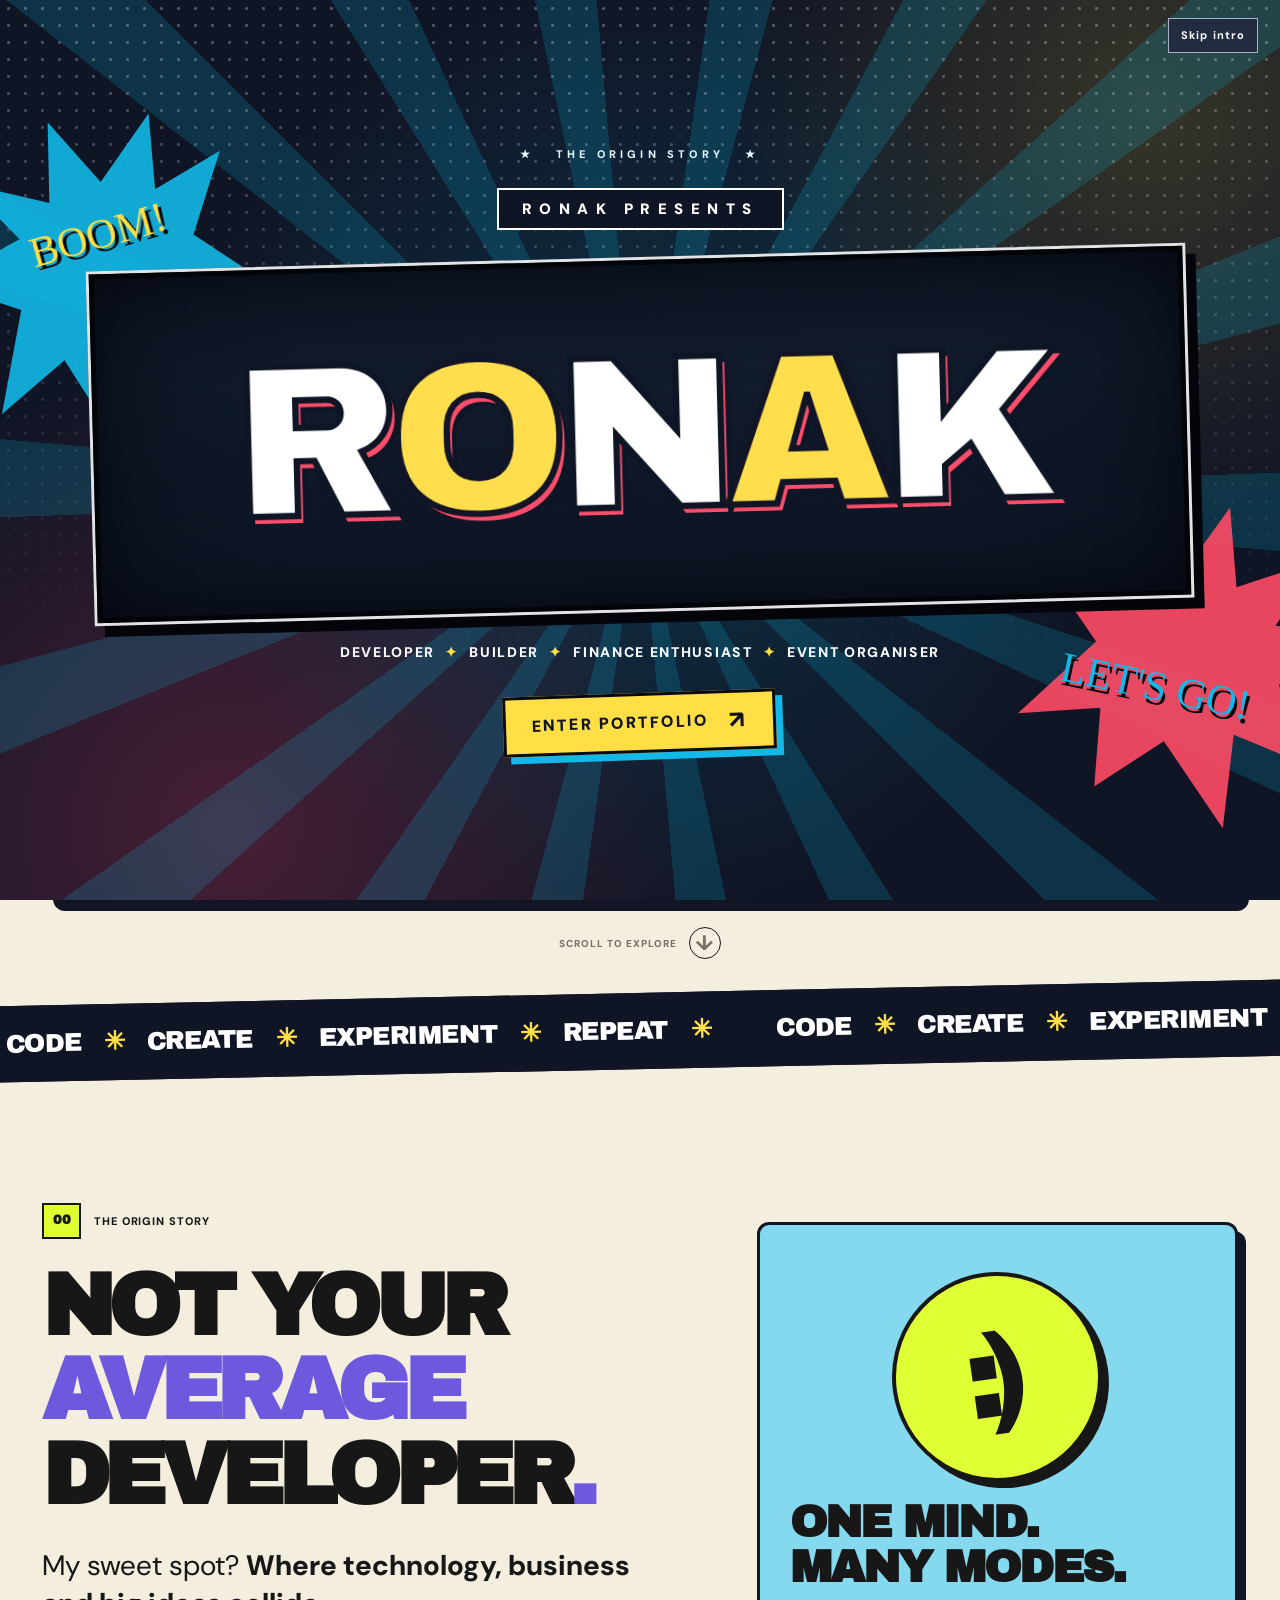
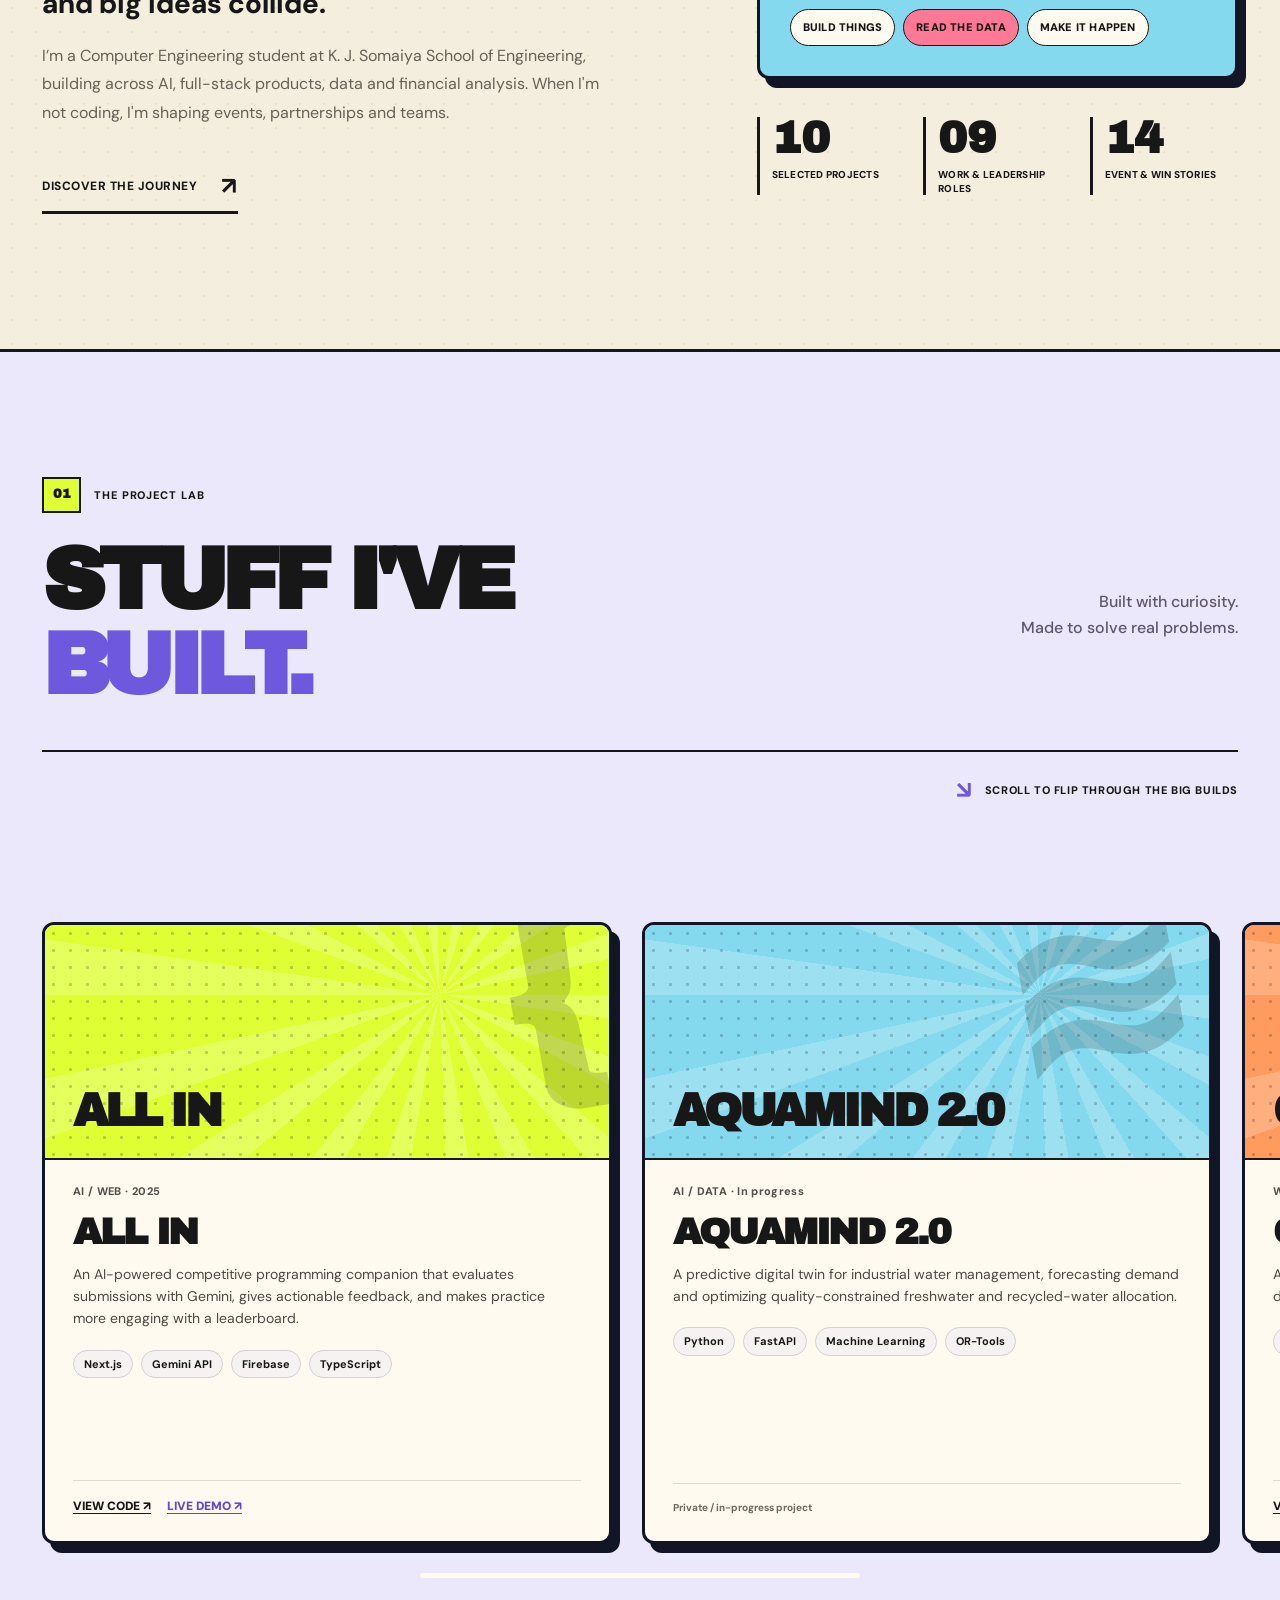
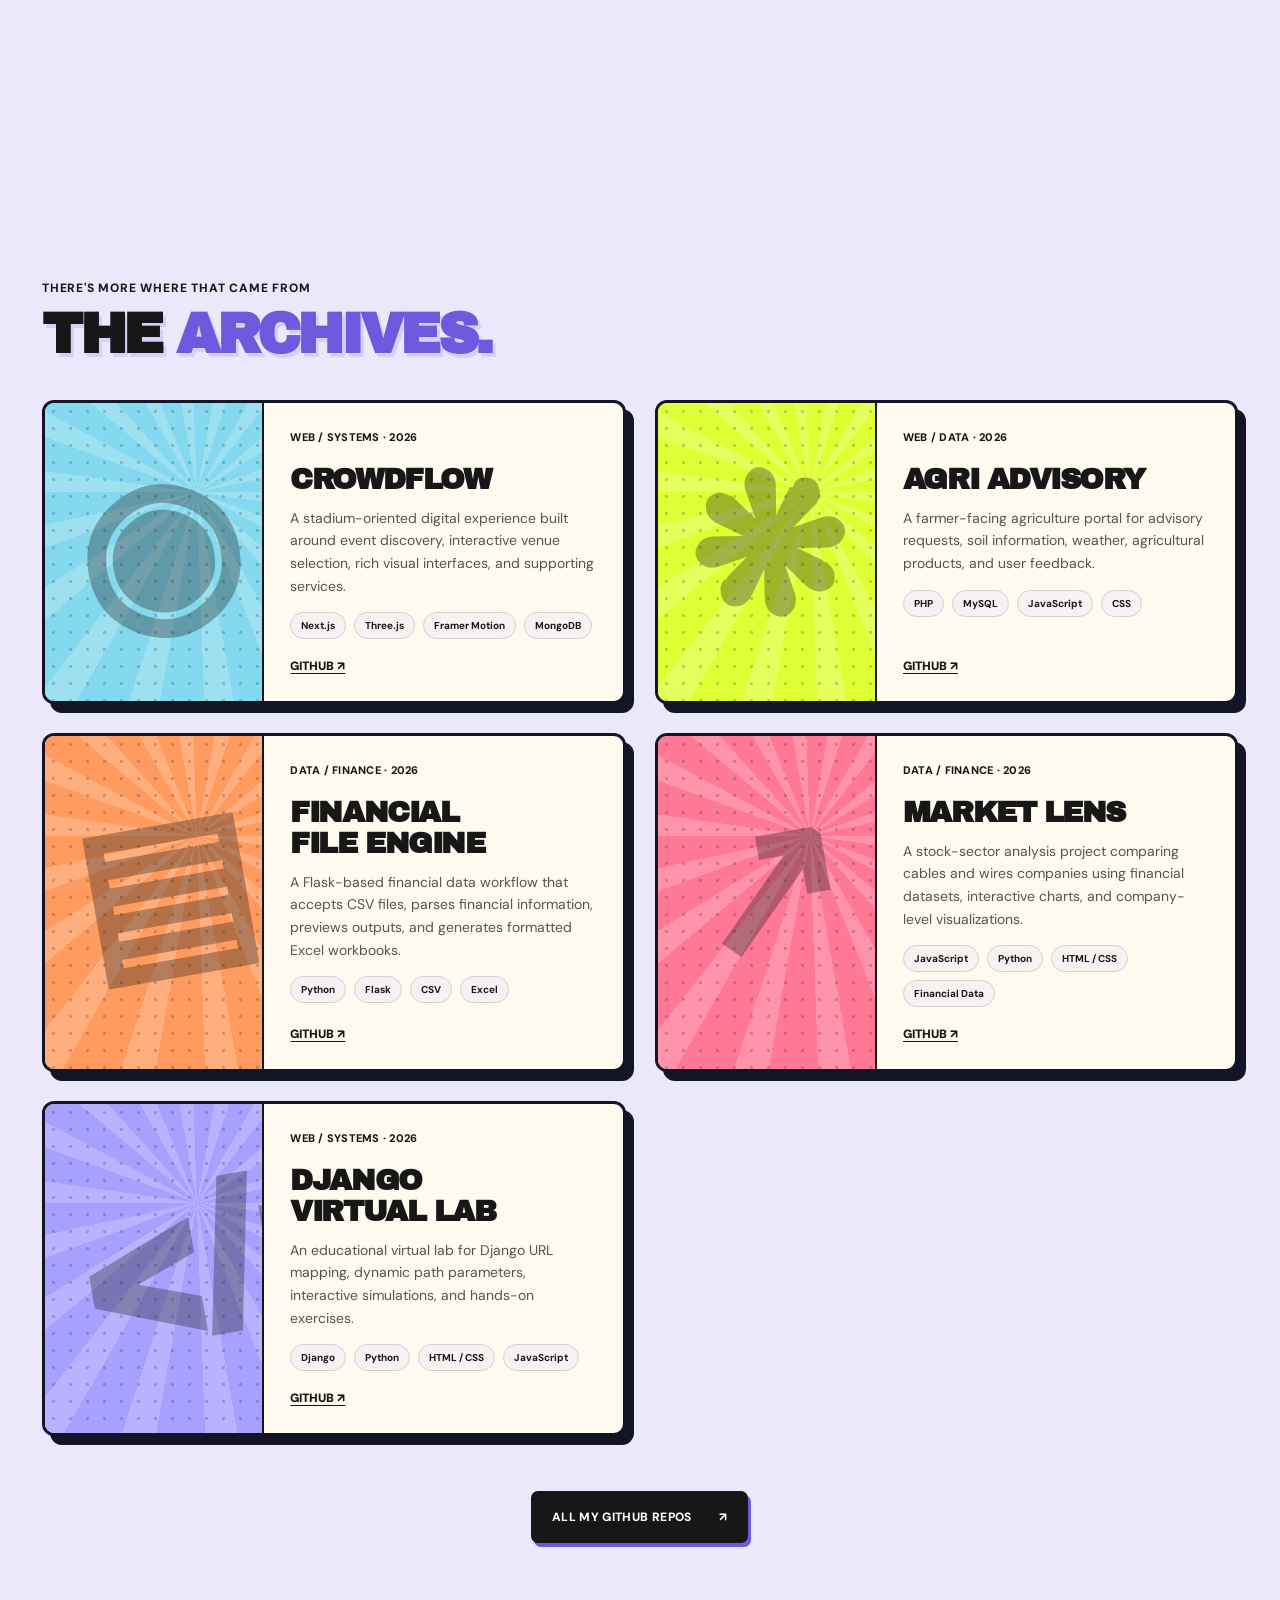
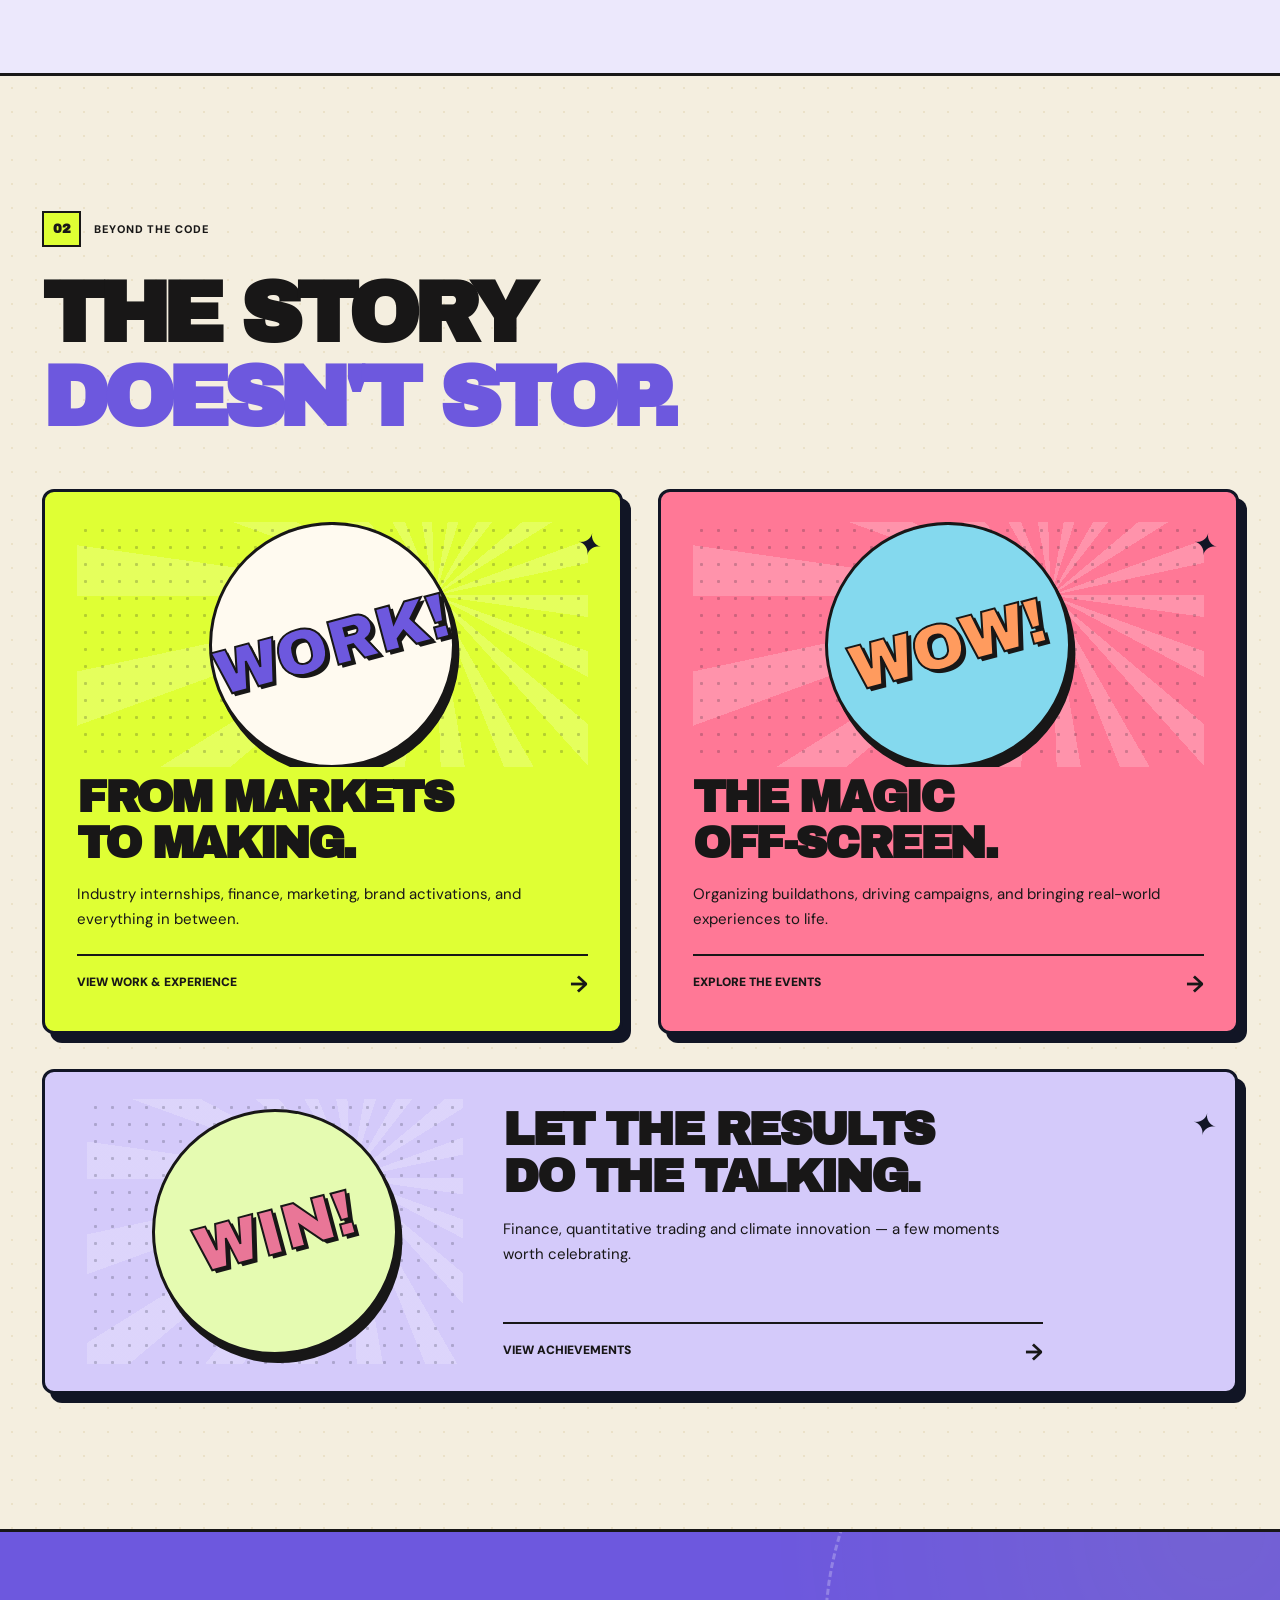
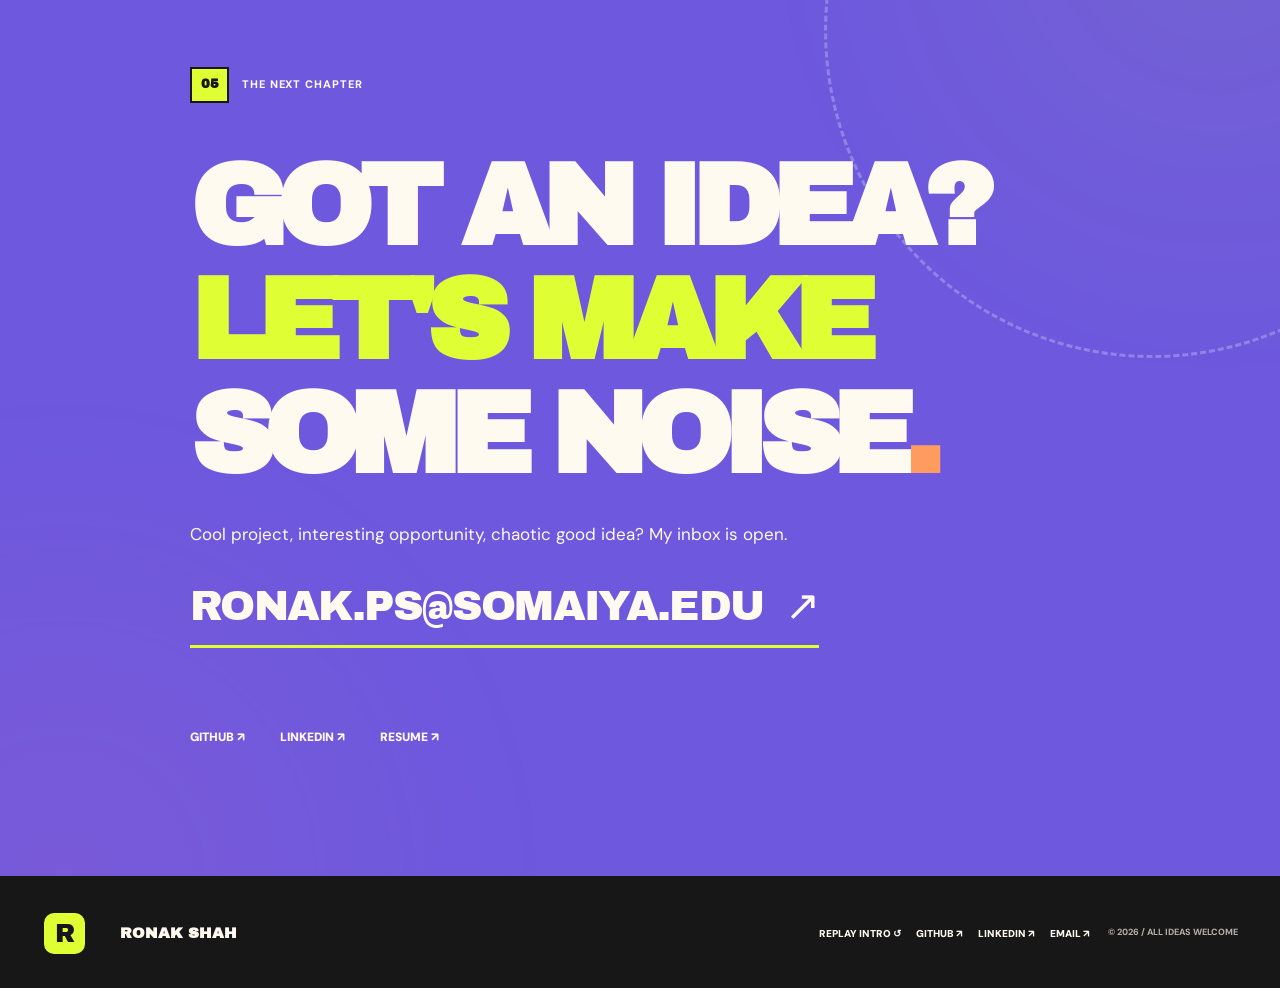
==== commit 00bfa85a: "Install Vercel Web Analytics Implemented Vercel Web Analytics for Ronak Shah's Portfolio ===========" ====
--- a/index.html
+++ b/index.html
@@ -36,6 +36,10 @@
   <script src="data.js" defer></script>
   <script src="script.js" defer></script>
   <title>Ronak Shah — The Creative Universe</title>
+  <script>
+    window.va = window.va || function () { (window.vaq = window.vaq || []).push(arguments); };
+  </script>
+  <script defer src="/_vercel/insights/script.js"></script>
 </head>
 <body data-page="home">
   <section class="cinema-intro cinema-comic-intro" id="cinema-intro" aria-label="Introduction to Ronak Shah's portfolio" role="dialog" aria-modal="true">
--- a/styles.css
+++ b/styles.css
@@ -883,3 +883,67 @@
 @media(prefers-reduced-motion:reduce) {
   .comic-intro-name,.comic-intro-decor {animation:none!important}
 }
+
+/* Cinematic moving photo reel behind the editorial RONAK wordmark.
+   Uses the owner's real, previously uploaded photographs. */
+.comic-intro-marvel {
+  position:relative;isolation:isolate;width:min(1100px,100%);
+  min-height:clamp(180px,29vw,355px);display:grid;place-items:center;
+  overflow:hidden;border:3px solid rgba(255,255,255,.88);
+  box-shadow:10px 11px 0 #03050b;background:#111a2b;
+  transform:rotate(-1.5deg);
+}
+.comic-intro-marvel:before {
+  content:"";position:absolute;inset:0;z-index:1;pointer-events:none;
+  background:linear-gradient(to bottom,rgba(6,10,23,.4),transparent 33%,rgba(6,10,23,.50)),
+    linear-gradient(to right,rgba(3,5,11,.25),transparent 20%,transparent 80%,rgba(3,5,11,.25));
+}
+.comic-intro-marvel:after {
+  content:"";position:absolute;inset:0;pointer-events:none;z-index:4;
+  box-shadow:inset 0 0 0 5px rgba(0,0,0,.7),inset 0 0 70px rgba(3,5,11,.8);
+}
+.comic-intro-reel {position:absolute;inset:0;z-index:0}
+.comic-reel-shot {
+  position:absolute;inset:0;background-size:cover;background-position:center 45%;
+  opacity:0;animation:comic-photo-cut 18s infinite linear;will-change:opacity,transform;
+  filter:saturate(.92) contrast(1.15);
+}
+.comic-reel-shot.shot-1 {background-image:url('assets/events/beyond-the-classroom.webp');animation-delay:0s}
+.comic-reel-shot.shot-2 {background-image:url('assets/events/artemis.webp');animation-delay:3s}
+.comic-reel-shot.shot-3 {background-image:url('assets/events/rtp-5.webp');animation-delay:6s}
+.comic-reel-shot.shot-4 {background-image:url('assets/events/dough-and-demo.webp');animation-delay:9s}
+.comic-reel-shot.shot-5 {background-image:url('assets/events/council-handover.webp');animation-delay:12s}
+.comic-reel-shot.shot-6 {background-image:url('assets/events/case-quest.webp');animation-delay:15s}
+@keyframes comic-photo-cut {
+  0%{opacity:0;transform:scale(1.08) translateX(-1%)}
+  3%,14%{opacity:1}
+  17%,100%{opacity:0;transform:scale(1.2) translateX(2%)}
+}
+.comic-intro-marvel .comic-intro-name {
+  position:relative;z-index:3;display:flex;align-items:center;justify-content:center;
+  padding:0 14px;width:100%;height:100%;gap:0;transform:none;filter:none;
+}
+.comic-intro-marvel .comic-intro-name span {
+  display:inline-block;flex:0 1 auto;width:auto;aspect-ratio:auto;
+  font-family:var(--display);font-size:clamp(82px,17vw,235px);line-height:1;
+  color:#fff;background:none!important;border:0;border-radius:0;
+  -webkit-text-stroke:clamp(2px,.5vw,7px) #0e1525;
+  text-shadow:5px 7px 0 #ff4e6c,9px 11px 0 #0e1525;
+  padding:0;margin:0;transform:none!important;letter-spacing:-.06em;
+}
+.comic-intro-marvel .comic-intro-name span:nth-child(2),
+.comic-intro-marvel .comic-intro-name span:nth-child(4) {
+  color:#ffde4e;-webkit-text-stroke-color:#111525;
+}
+@media(max-width:650px) {
+ .comic-intro-marvel {min-height:150px}
+ .comic-intro-marvel .comic-intro-name span {
+   font-size:17vw;text-shadow:2px 3px 0 #ff4e6c,4px 6px 0 #0e1525;
+   -webkit-text-stroke:2px #0e1525;
+ }
+ .comic-intro-marvel .comic-intro-name {padding:0 4px}
+}
+@media(prefers-reduced-motion:reduce) {
+ .comic-reel-shot {animation:none;opacity:0;transform:none}
+ .comic-reel-shot.shot-1 {opacity:1}
+}
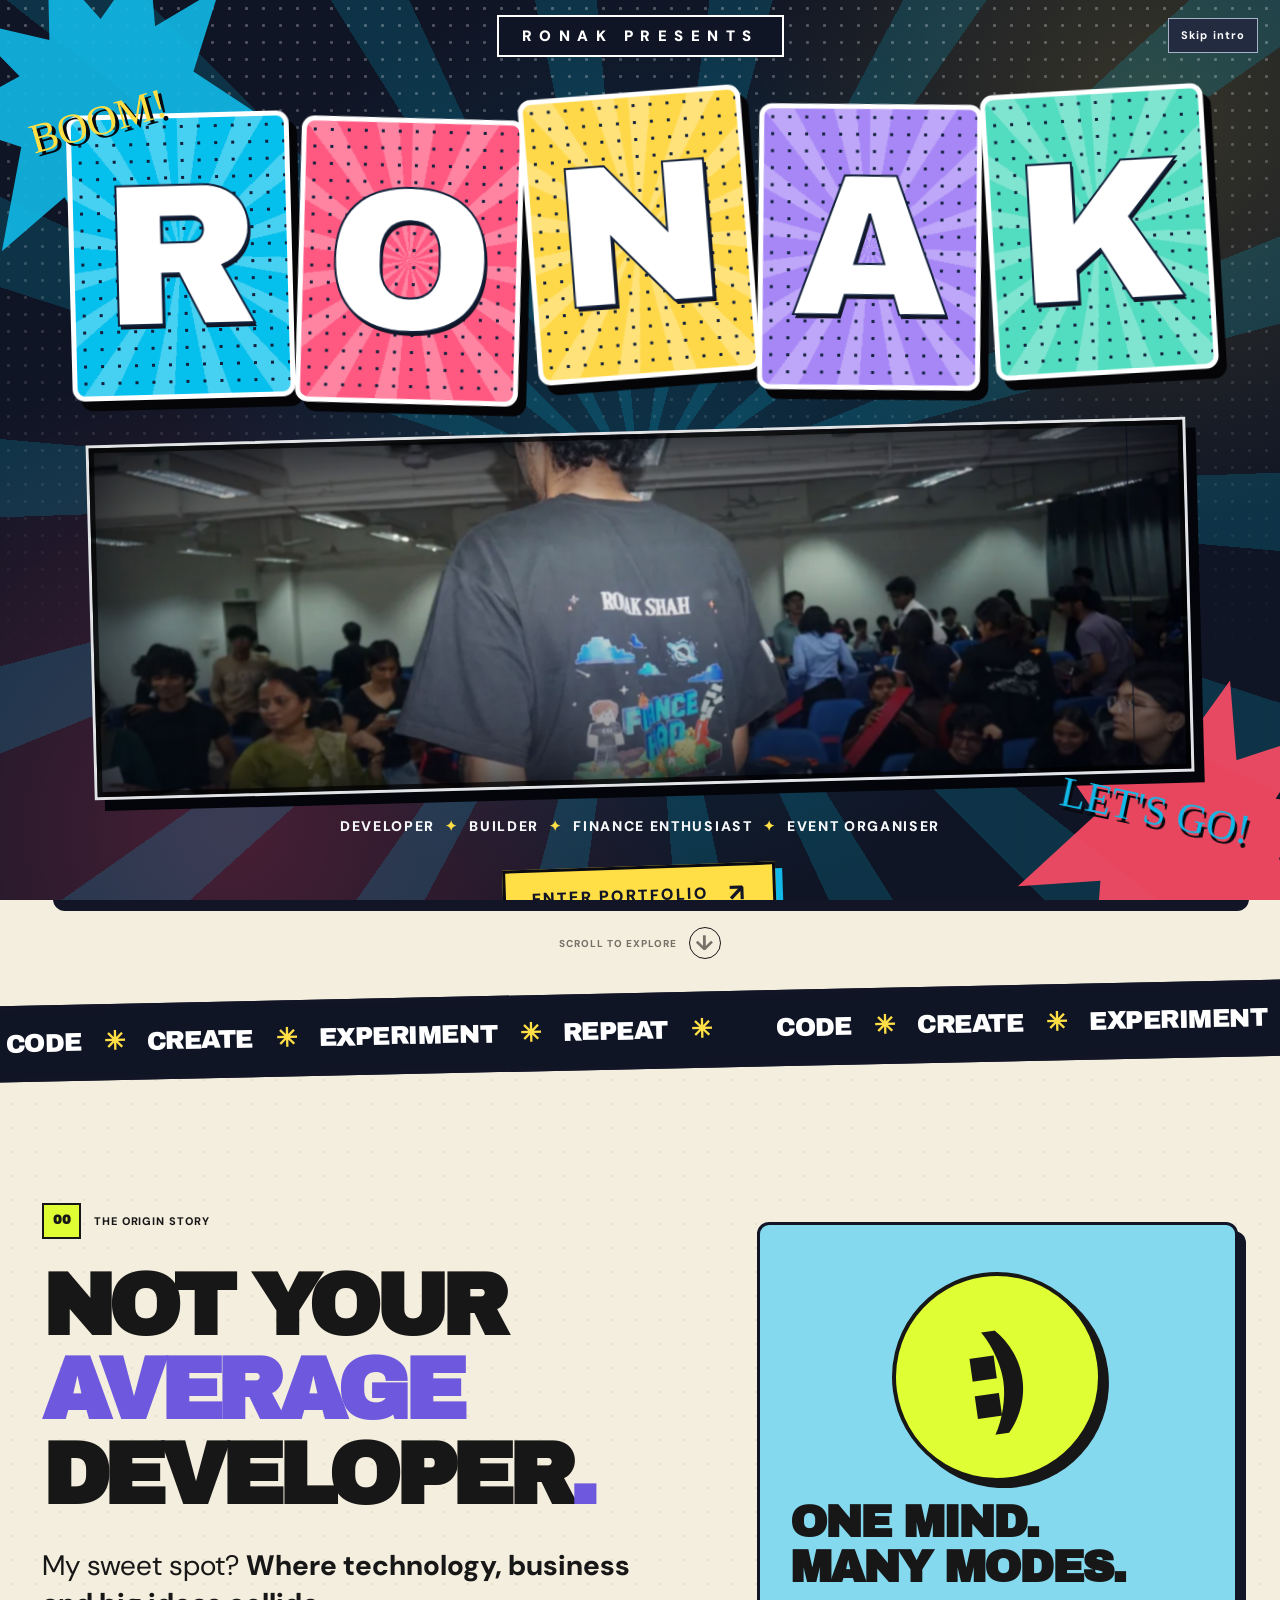
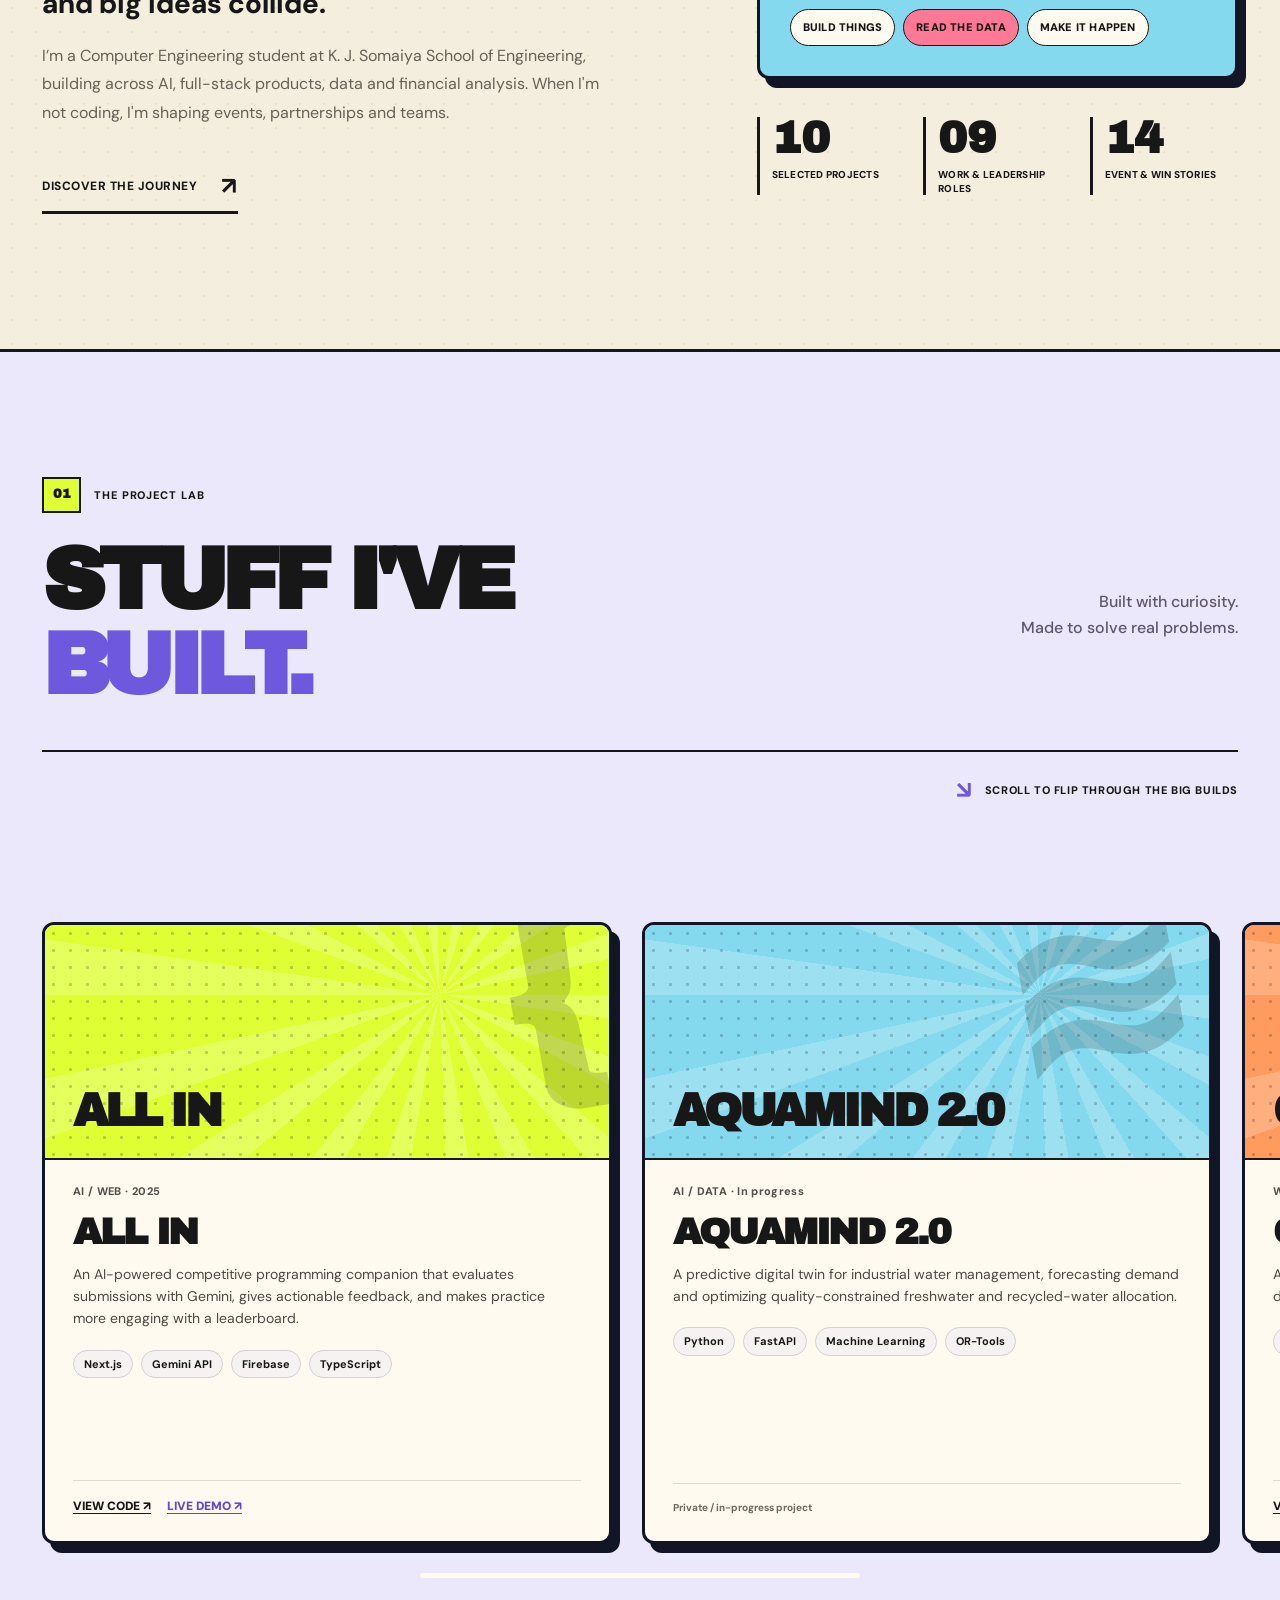
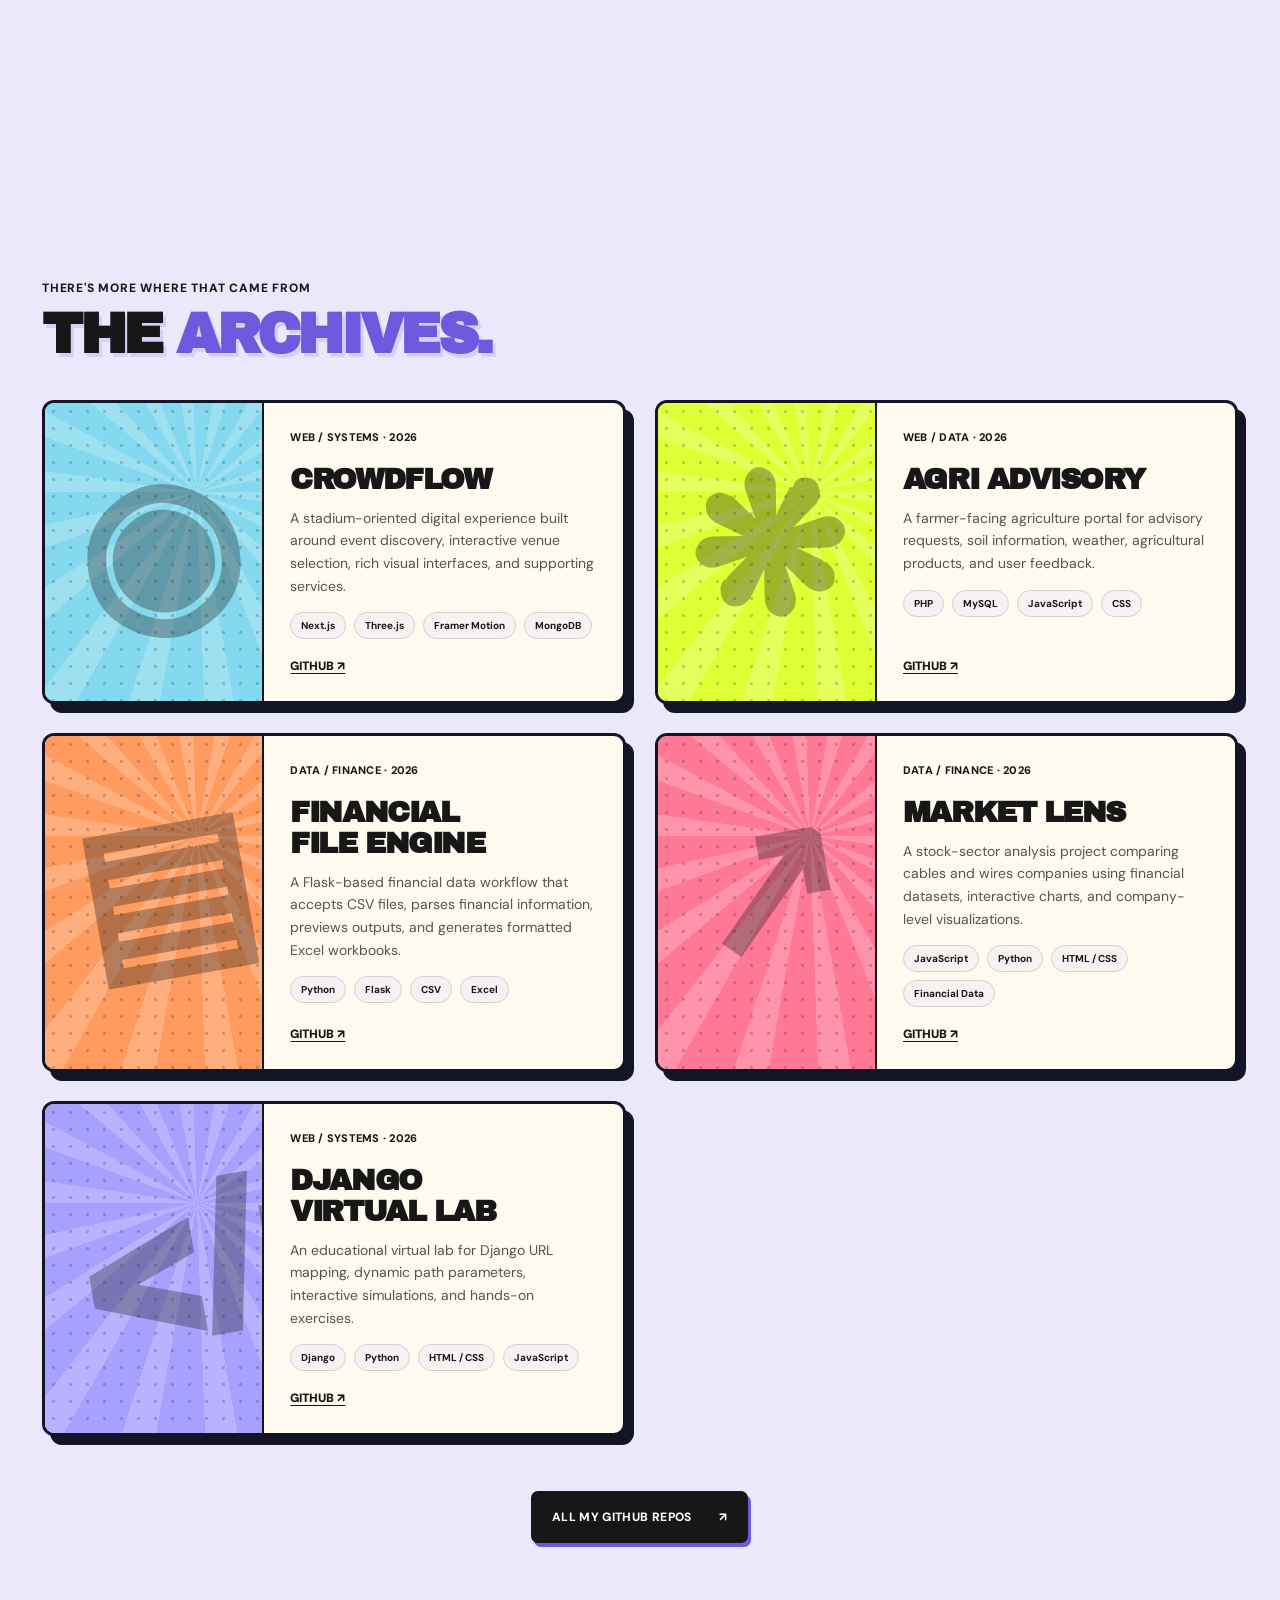
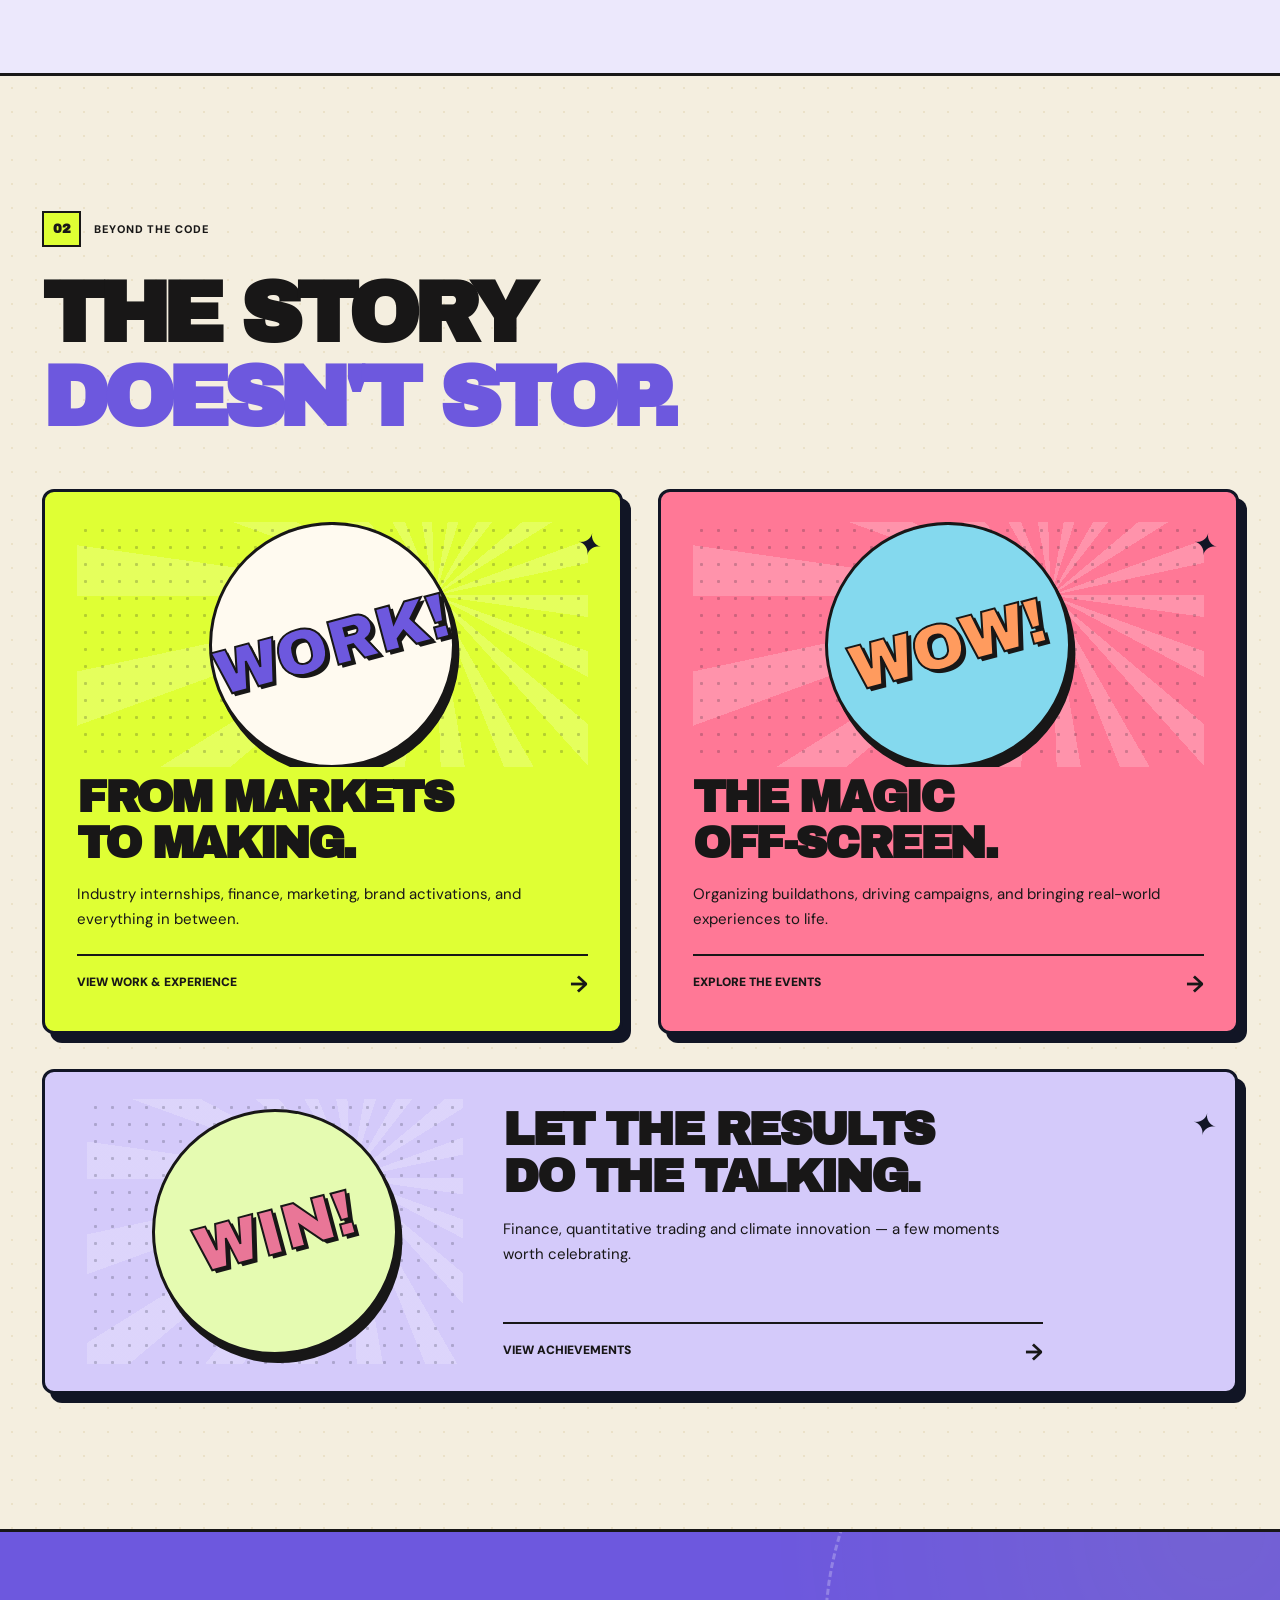
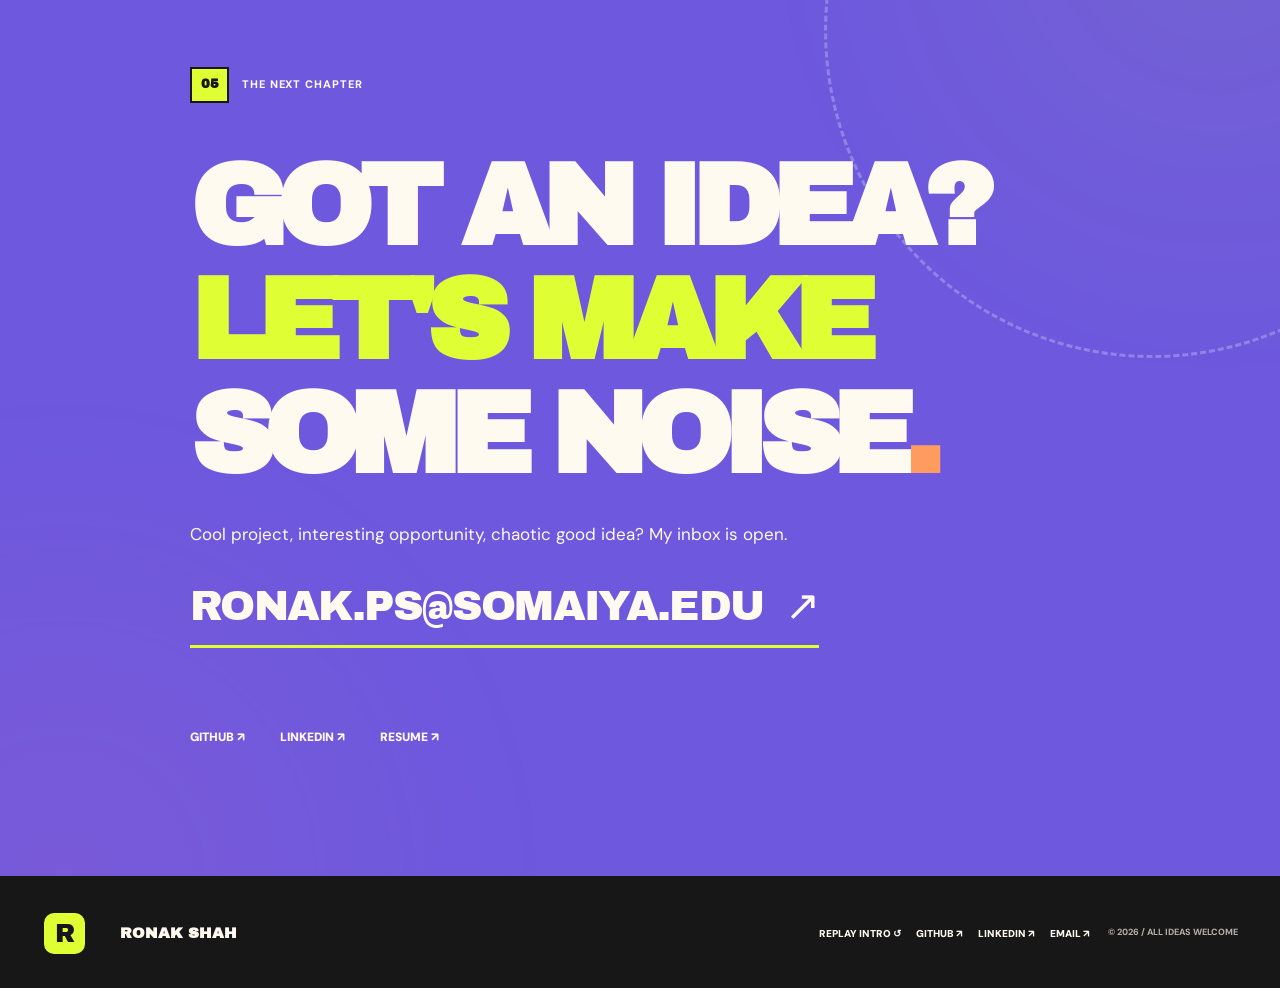
==== commit 4c0badf3: "Move RONAK wordmark above intro montage so faces are not obscured" ====
--- a/index.html
+++ b/index.html
@@ -36,10 +36,6 @@
   <script src="data.js" defer></script>
   <script src="script.js" defer></script>
   <title>Ronak Shah — The Creative Universe</title>
-  <script>
-    window.va = window.va || function () { (window.vaq = window.vaq || []).push(arguments); };
-  </script>
-  <script defer src="/_vercel/insights/script.js"></script>
 </head>
 <body data-page="home">
   <section class="cinema-intro cinema-comic-intro" id="cinema-intro" aria-label="Introduction to Ronak Shah's portfolio" role="dialog" aria-modal="true">
@@ -49,13 +45,11 @@
       <div class="comic-intro-decor comic-intro-decor-two" aria-hidden="true"></div>
       <p class="comic-intro-eyebrow">★ &nbsp; THE ORIGIN STORY &nbsp; ★</p>
       <p class="comic-intro-presents">RONAK PRESENTS</p>
-      <div class="comic-intro-marvel" aria-label="Animated portfolio photo montage behind the name RONAK">
+      <div class="comic-intro-name intro-name-above" role="img" aria-label="RONAK"><span>R</span><span>O</span><span>N</span><span>A</span><span>K</span></div>
+      <div class="comic-intro-marvel" aria-label="Animated, uncropped personal and event photo montage">
         <div class="comic-intro-reel" aria-hidden="true">
-          <div class="comic-reel-shot shot-1"></div><div class="comic-reel-shot shot-2"></div>
-          <div class="comic-reel-shot shot-3"></div><div class="comic-reel-shot shot-4"></div>
-          <div class="comic-reel-shot shot-5"></div><div class="comic-reel-shot shot-6"></div>
+          <!-- Only curated photos; the name is placed outside the montage for visibility. -->
         </div>
-        <div class="comic-intro-name" role="img" aria-label="RONAK"><span>R</span><span>O</span><span>N</span><span>A</span><span>K</span></div>
       </div>
       <p class="comic-intro-tagline">DEVELOPER <b>✦</b> BUILDER <b>✦</b> FINANCE ENTHUSIAST <b>✦</b> EVENT ORGANISER</p>
       <a href="#top" id="cinema-enter" class="comic-intro-enter">ENTER PORTFOLIO <span aria-hidden="true">↗</span></a>
--- a/styles.css
+++ b/styles.css
@@ -905,15 +905,16 @@
 .comic-intro-reel {position:absolute;inset:0;z-index:0}
 .comic-reel-shot {
   position:absolute;inset:0;background-size:cover;background-position:center 45%;
-  opacity:0;animation:comic-photo-cut 18s infinite linear;will-change:opacity,transform;
+  opacity:0;animation:comic-photo-cut 11.2s infinite linear;will-change:opacity,transform;
   filter:saturate(.92) contrast(1.15);
 }
 .comic-reel-shot.shot-1 {background-image:url('assets/events/beyond-the-classroom.webp');animation-delay:0s}
-.comic-reel-shot.shot-2 {background-image:url('assets/events/artemis.webp');animation-delay:3s}
-.comic-reel-shot.shot-3 {background-image:url('assets/events/rtp-5.webp');animation-delay:6s}
-.comic-reel-shot.shot-4 {background-image:url('assets/events/dough-and-demo.webp');animation-delay:9s}
-.comic-reel-shot.shot-5 {background-image:url('assets/events/council-handover.webp');animation-delay:12s}
-.comic-reel-shot.shot-6 {background-image:url('assets/events/case-quest.webp');animation-delay:15s}
+.comic-reel-shot.shot-2 {background-image:url('assets/events/artemis.webp');animation-delay:1.6s}
+.comic-reel-shot.shot-3 {background-image:url('assets/events/rtp-5.webp');animation-delay:3.2s}
+.comic-reel-shot.shot-4 {background-image:url('assets/events/dough-and-demo.webp');animation-delay:4.8s}
+.comic-reel-shot.shot-5 {background-image:url('assets/events/council-handover.webp');animation-delay:6.4s}
+.comic-reel-shot.shot-6 {background-image:url('assets/events/case-quest.webp');animation-delay:8s}
+.comic-reel-shot.shot-7 {background-image:url('assets/events/climate-hack.webp');animation-delay:9.6s}
 @keyframes comic-photo-cut {
   0%{opacity:0;transform:scale(1.08) translateX(-1%)}
   3%,14%{opacity:1}
@@ -947,3 +948,317 @@
  .comic-reel-shot {animation:none;opacity:0;transform:none}
  .comic-reel-shot.shot-1 {opacity:1}
 }
+
+
+/* Click-to-expand event and award photographs. */
+.achievement-proof.photo-open-trigger {display:block;width:100%;padding:0;color:inherit;font:inherit;cursor:zoom-in;position:relative}
+.event-photo.photo-open-trigger {cursor:zoom-in;outline-offset:5px}
+.achievement-proof.photo-open-trigger img {transition:transform .25s ease}
+.achievement-proof.photo-open-trigger:hover img,.event-photo.photo-open-trigger:hover>img {transform:scale(1.025)}
+.photo-expand-icon {position:absolute;right:10px;bottom:10px;z-index:3;color:#fff;background:#0c1020dc;border:1px solid #fff;border-radius:6px;font-size:11px;font-weight:900;letter-spacing:.07em;padding:8px 11px}
+.event-photo.photo-open-trigger:after {content:"⤢ VIEW PHOTO";position:absolute;right:13px;bottom:13px;z-index:4;color:#fff;background:#0b1020e8;padding:8px 11px;border:1px solid #fff;border-radius:5px;font:900 11px var(--body);letter-spacing:.06em}
+body.photo-lightbox-open {overflow:hidden}
+.photo-lightbox[hidden]{display:none!important}
+.photo-lightbox {position:fixed;inset:0;z-index:99999;display:grid;place-items:center;padding:clamp(8px,2vw,24px);color:#fff}
+.photo-lightbox-scrim {position:absolute;inset:0;background:rgba(4,7,15,.96);backdrop-filter:blur(10px)}
+.photo-lightbox-panel {position:relative;z-index:1;width:min(1440px,100%);height:min(95dvh,1040px);display:flex;flex-direction:column;min-height:0;gap:12px}
+.photo-lightbox-top {display:flex;align-items:center;justify-content:space-between;gap:16px;padding:4px 0}
+.photo-lightbox-top strong {font:900 clamp(14px,2vw,22px) var(--display);letter-spacing:.015em}
+.photo-lightbox-tools{display:flex;align-items:center;gap:10px}
+.photo-lightbox-original,.photo-lightbox-close{border:2px solid #f2f4fa;background:#202940;color:#fff;border-radius:6px;padding:10px 13px;font:900 11px var(--body);cursor:pointer;text-align:center}
+.photo-lightbox-close{background:#ff6073;color:#090c13;font-size:18px;line-height:1;padding:9px 14px}
+.photo-lightbox-image-wrap{display:flex;justify-content:center;align-items:center;min-height:0;flex:1;overflow:auto;border:2px solid rgba(255,255,255,.4);background:#0c1120}
+.photo-lightbox-image-wrap img{display:block;max-width:100%;max-height:100%;width:auto;height:auto;object-fit:contain;cursor:zoom-in}
+.photo-lightbox-image-wrap img.is-zoomed{max-width:none;max-height:none;width:auto;height:auto;min-width:100%;cursor:zoom-out}
+.photo-lightbox-help{margin:0;text-align:center;color:#d7dcec;font-size:12px}
+@media(max-width:600px){.photo-lightbox{padding:8px}.photo-lightbox-panel{height:94dvh}.photo-lightbox-top strong{font-size:13px}.photo-lightbox-original{font-size:9px;padding:9px 6px}.photo-lightbox-help{font-size:11px}}
+
+
+/* COMIC WORK EXPERIENCE: legible ink typography on bright illustrated panels */
+.work-section { background-image:none!important; }
+.experience-card {
+  isolation:isolate;position:relative;
+  grid-template-columns:94px minmax(0,1fr);gap:26px;
+  padding:clamp(22px,3vw,40px);margin:22px 0 28px;
+  border:3px solid #111525!important;
+  background:#fff9de!important;color:#131727!important;
+  box-shadow:8px 9px 0 #111525!important;
+  border-radius:9px;overflow:hidden;
+}
+.experience-card::before{display:none!important}
+.experience-card::after{
+  content:"";position:absolute;inset:0;z-index:-1;pointer-events:none;
+  background-image:radial-gradient(#131727 1px,transparent 1.6px);
+  background-size:21px 21px;opacity:.09;
+}
+.experience-card:nth-child(4n+2){background:#dff5ff!important}
+.experience-card:nth-child(4n+3){background:#ffe6ed!important}
+.experience-card:nth-child(4n+4){background:#eee5ff!important}
+.experience-card .exp-main{min-width:0;color:#131727!important}
+.experience-card .exp-index{
+  color:#6545d8!important;font:900 clamp(34px,4vw,57px)/1 var(--display);
+  text-shadow:3px 3px 0 #cfbfff;
+}
+.experience-card .exp-main h3{
+  font-family:var(--display)!important;
+  font-size:clamp(26px,3.35vw,48px)!important;
+  line-height:1.1;letter-spacing:-.04em;margin:13px 0 8px;
+  color:#111525!important;text-shadow:3px 3px 0 rgba(255,85,125,.25);
+}
+.experience-card .exp-main h4{
+  color:#5334aa!important;
+  font-size:clamp(15px,1.5vw,20px)!important;font-weight:900;
+}
+.experience-card .exp-meta,
+.experience-card .exp-meta span,
+.experience-card .exp-quote,
+.experience-card .exp-main p,
+.experience-card .exp-main li,
+.experience-card .exp-main ul{
+  color:#23283b!important;
+}
+.experience-card .exp-main li{
+  font-size:clamp(14px,1.15vw,16px)!important;
+  line-height:1.75;font-weight:650;
+}
+.experience-card .exp-quote{
+  font-size:clamp(15px,1.4vw,18px);
+  font-weight:800;
+}
+.experience-card .exp-meta span:first-child{
+  background:#ffdd58;color:#111525!important;
+  border:2px solid #111525;padding:5px 10px;
+  box-shadow:3px 3px 0 #111525;border-radius:4px;
+}
+.experience-card .exp-meta span:last-child{font-weight:900}
+.experience-card .tag-list>span,
+:root[data-theme="dark"] .experience-card .tag-list>span{
+  color:#111525!important;background:#fff!important;
+  border:2px solid #111525!important;border-radius:999px;
+  box-shadow:2px 2px 0 #111525;font-weight:900;
+}
+.work-proof{margin-top:18px}
+.work-proof-link{
+  display:inline-flex;align-items:center;gap:8px;padding:10px 14px;
+  color:#111525!important;background:#d9ff75;
+  border:2px solid #111525;border-radius:5px;
+  box-shadow:4px 4px 0 #111525;
+  font-weight:900;font-size:12px;letter-spacing:.07em;
+  transition:transform .15s ease;
+}
+.work-proof-link:hover,.work-proof-link:focus-visible{transform:translateY(-3px)}
+.work-progress{
+  display:inline-flex;align-items:center;gap:8px;margin-top:17px;
+  padding:9px 12px;border:2px solid #111525;border-radius:5px;
+  background:#20283c;color:#fff!important;
+  font-size:12px;letter-spacing:.1em;font-weight:900;
+  box-shadow:3px 3px 0 #6d58de;
+  cursor:default;user-select:text;
+}
+:root[data-theme="dark"] .experience-card,
+:root[data-theme="dark"] .experience-card .exp-main{color:#111525!important}
+@media(max-width:650px){
+  .experience-card{grid-template-columns:1fr;gap:9px;padding:23px 18px;margin:16px 0 22px}
+  .experience-card .exp-index{font-size:29px}
+  .experience-card .exp-main h3{font-size:clamp(26px,8vw,38px)!important}
+  .experience-card .exp-main li{font-size:14px!important}
+}
+/* 900ms alternating crossfade; actual available photos only. */
+.comic-reel-shot.is-live{
+  animation:none!important;opacity:0;transform:scale(1.04);
+  transition:opacity 150ms ease-out,transform 900ms linear;
+  filter:saturate(1.08) contrast(1.08);
+}
+.comic-reel-shot.is-live.is-on{opacity:1;transform:scale(1.1)}
+@media(prefers-reduced-motion:reduce){
+  .comic-reel-shot.is-live{transition:none!important}
+}
+
+
+/* Certificate / LOA actions stay visible even before PDF uploads. */
+.work-proof{display:flex;flex-wrap:wrap;align-items:center;gap:12px}
+.work-proof-notice{
+  display:inline-flex;align-items:center;
+  padding:8px 11px;border:2px dashed #51418a;border-radius:5px;
+  background:#fff;color:#252135!important;
+  font-size:12px;font-weight:850;
+}
+.work-proof-notice[hidden]{display:none!important}
+:root[data-theme="dark"] .experience-card .work-proof-notice {
+  color:#252135!important;background:#fff;
+}
+
+
+/* View-focused media interfaces: no download/open-original controls. */
+.photo-lightbox-image-wrap img,
+.event-photo.photo-open-trigger img,
+.achievement-proof.photo-open-trigger img {
+  -webkit-user-drag:none;
+  user-select:none;
+}
+.work-proof-link {
+  appearance:none;
+  cursor:pointer;
+  font-family:var(--body);
+}
+.document-viewer[hidden]{display:none!important}
+.document-viewer {
+  position:fixed;inset:0;z-index:100000;
+  display:grid;place-items:center;
+  padding:clamp(7px,2vw,22px);
+  color:#f7f8ff;
+}
+.document-viewer-scrim{
+  position:absolute;inset:0;
+  background:rgba(3,6,16,.97);
+  backdrop-filter:blur(9px);
+}
+.document-viewer-panel{
+  position:relative;z-index:1;
+  width:min(100%,1050px);height:min(96dvh,1100px);min-height:0;
+  display:flex;flex-direction:column;
+  border:3px solid #e8e5ff;border-radius:9px;
+  background:#1a2234;box-shadow:8px 9px 0 #070a12;
+  overflow:hidden;
+}
+.document-viewer-header,.document-viewer-footer{
+  display:flex;align-items:center;justify-content:space-between;gap:12px;
+  background:#252e43;color:#fff;padding:12px 16px;
+}
+.document-viewer-header strong{
+  font:900 clamp(12px,1.7vw,18px)/1.4 var(--display);
+  letter-spacing:.01em;overflow-wrap:anywhere;
+}
+.document-viewer-header button,.document-viewer-footer button{
+  flex-shrink:0;
+  border:2px solid #080c17;border-radius:5px;
+  padding:9px 13px;
+  background:#dcff77;color:#121725;
+  box-shadow:3px 3px 0 #070a12;
+  font:900 12px var(--body);
+  cursor:pointer;
+}
+.document-viewer-header button{background:#ff6d89;font-size:18px;line-height:1}
+.document-viewer-footer button:disabled{opacity:.35;cursor:not-allowed}
+.document-viewer-footer span{text-align:center;font-size:12px;font-weight:900;letter-spacing:.08em}
+.document-viewer-sheet{
+  flex:1;min-height:0;overflow:auto;display:flex;align-items:flex-start;justify-content:center;
+  padding:14px;background:#111725;
+}
+.document-viewer-sheet canvas{
+  max-width:100%;height:auto;display:block;
+  background:#fff;box-shadow:0 4px 30px #02040d99;
+}
+body.document-viewer-open{overflow:hidden}
+@media(max-width:650px) {
+  .document-viewer{padding:4px}
+  .document-viewer-panel{height:97dvh}
+  .document-viewer-header,.document-viewer-footer{padding:10px;gap:7px}
+  .document-viewer-header strong{font-size:12px}
+  .document-viewer-footer button{font-size:10px;padding:8px}
+}
+
+
+/* ACHIEVEMENTS CHAPTER 02 — EVENTS TAKEN PART IN */
+.participation-section{
+  padding:clamp(70px,10vw,130px) 0 20px;
+  border-top:4px solid var(--ink);
+  margin-top:clamp(65px,8vw,110px);
+}
+.participation-header{
+  display:flex;justify-content:space-between;align-items:center;gap:24px;
+  margin-bottom:38px;
+}
+.participation-header .display-head{
+  max-width:920px;margin:12px 0 17px;font-size:clamp(38px,5.5vw,80px);
+  line-height:1.05;letter-spacing:-.06em;
+}
+.participation-header p{max-width:660px;color:var(--muted);font-size:clamp(14px,1.5vw,18px);line-height:1.65}
+.participation-stamp{
+  display:grid;place-content:center;flex-shrink:0;text-align:center;
+  width:130px;height:130px;transform:rotate(9deg);
+  border:4px solid #101525;border-radius:50%;background:#d8ff77;color:#111525;
+  box-shadow:6px 6px 0 #101525;
+  font:900 44px/.95 var(--display);
+}
+.participation-stamp small{font:900 10px/1.5 var(--body);letter-spacing:.08em}
+.participation-grid{display:grid;grid-template-columns:repeat(3,minmax(0,1fr));gap:28px}
+.participation-card{
+  position:relative;isolation:isolate;display:flex;flex-direction:column;
+  min-width:0;min-height:265px;padding:23px;
+  background:#fff6da;border:3px solid #101525;border-radius:8px;
+  box-shadow:7px 8px 0 #101525;
+  color:#111525;transform:rotate(-.4deg);
+  overflow:hidden;
+}
+.participation-card:nth-child(4n+2){background:#d7f3ff;transform:rotate(.5deg)}
+.participation-card:nth-child(4n+3){background:#ffe2ee;transform:rotate(-.8deg)}
+.participation-card:nth-child(4n+4){background:#e9e1ff;transform:rotate(.4deg)}
+.participation-card:before{
+  content:"";position:absolute;inset:0;z-index:-1;pointer-events:none;opacity:.13;
+  background-image:radial-gradient(#101525 1px,transparent 1.8px);
+  background-size:18px 18px;
+}
+.participation-top{display:flex;align-items:center;justify-content:space-between;gap:14px}
+.participation-num{
+  display:grid;place-items:center;min-width:44px;height:43px;
+  font:900 18px var(--display);color:#111525;background:#d9ff70;
+  border:2px solid #111525;box-shadow:3px 3px 0 #111525;border-radius:5px;
+}
+.participation-type{
+  text-transform:uppercase;font-weight:900;font-size:10px;letter-spacing:.1em;
+  color:#25233b;background:#fff;padding:6px 9px;border:2px solid #101525;
+  border-radius:5px;
+}
+.participation-card h3{
+  margin:auto 0 20px;padding-top:23px;
+  color:#111525!important;
+  font:900 clamp(22px,2.4vw,33px)/1.12 var(--display);
+  letter-spacing:-.035em;text-wrap:balance;
+  text-shadow:2px 3px 0 rgba(112,76,204,.19);
+}
+.participation-decor{
+  color:#7051df;font-size:45px;font-weight:900;line-height:1;margin-top:15px;
+  text-shadow:3px 3px 0 #111525;
+}
+.participation-thumb{
+  display:block;padding:0;margin-top:20px;width:100%;height:130px;
+  overflow:hidden;border:2px solid #101525;border-radius:5px;
+  background:#fff;box-shadow:3px 4px 0 #101525;
+}
+.participation-thumb img{width:100%;height:100%;object-fit:cover;object-position:center}
+.participation-thumb-button{cursor:zoom-in}
+.participation-certificate{
+  align-self:flex-start;display:inline-flex;align-items:center;gap:8px;
+  margin-top:auto;padding:10px 13px;
+  color:#111525;background:#d7ff73;border:2px solid #101525;
+  border-radius:5px;box-shadow:3px 4px 0 #101525;
+  font:900 11px var(--body);letter-spacing:.06em;cursor:pointer;
+}
+.participation-certificate:hover,.participation-certificate:focus-visible{
+  transform:translateY(-2px);background:#fff;
+}
+.participation-message{
+  margin:14px 0 0!important;padding:8px 10px;
+  border:2px dashed #342e62;background:#fff;
+  color:#242338!important;font-size:12px;font-weight:800;
+}
+.participation-message[hidden]{display:none!important}
+.participation-footnote{
+  margin:30px 0 0;color:var(--muted);font-size:13px;line-height:1.6;
+}
+:root[data-theme="dark"] .participation-section{border-top-color:#d5d9e8}
+:root[data-theme="dark"] .participation-card,
+:root[data-theme="dark"] .participation-card h3,
+:root[data-theme="dark"] .participation-type,
+:root[data-theme="dark"] .participation-footnote{--ink:#101525}
+:root[data-theme="dark"] .participation-footnote{color:#d8dce8}
+@media(max-width:1040px){.participation-grid{grid-template-columns:repeat(2,minmax(0,1fr))}}
+@media(max-width:650px){
+  .participation-header{align-items:flex-start}
+  .participation-stamp{width:82px;height:82px;font-size:26px;border-width:3px}
+  .participation-stamp small{font-size:7px}
+  .participation-grid{grid-template-columns:1fr;gap:23px}
+  .participation-card{min-height:235px}
+  .participation-header .display-head{font-size:clamp(34px,9vw,54px)}
+}
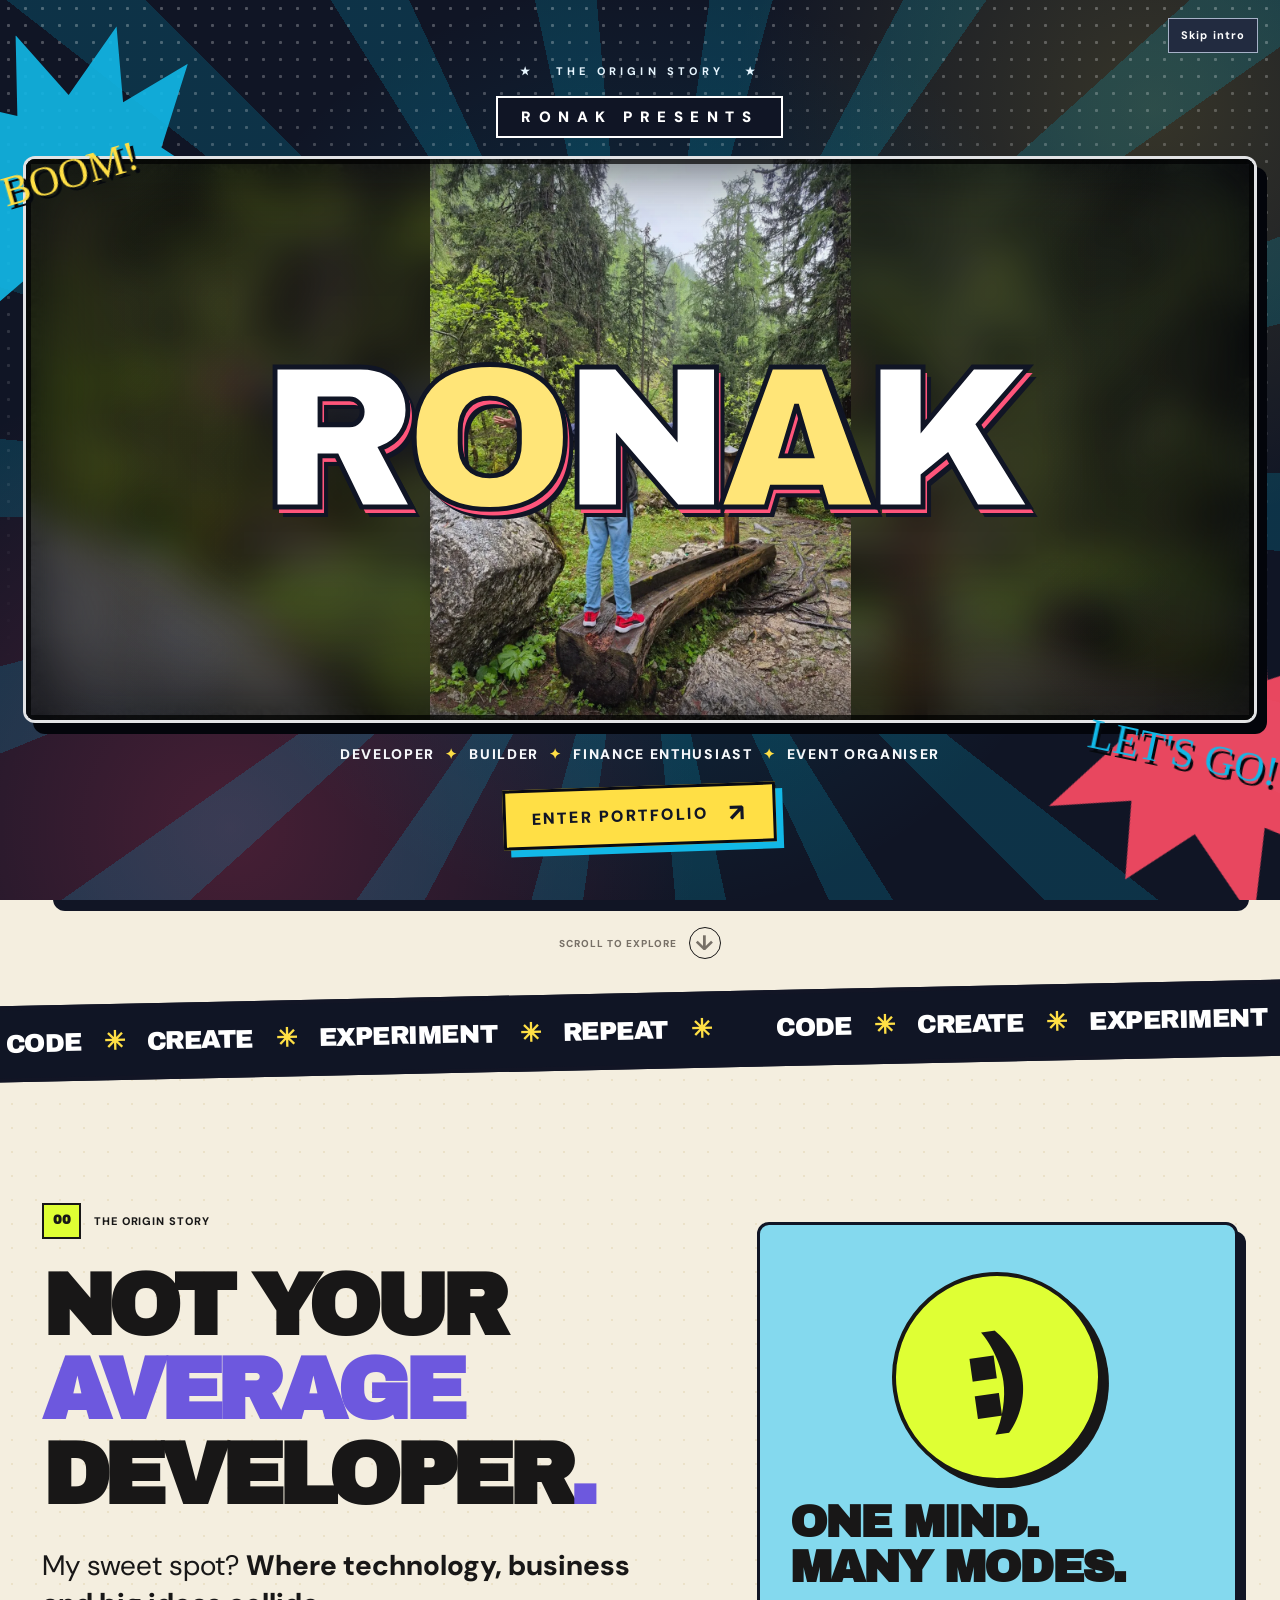
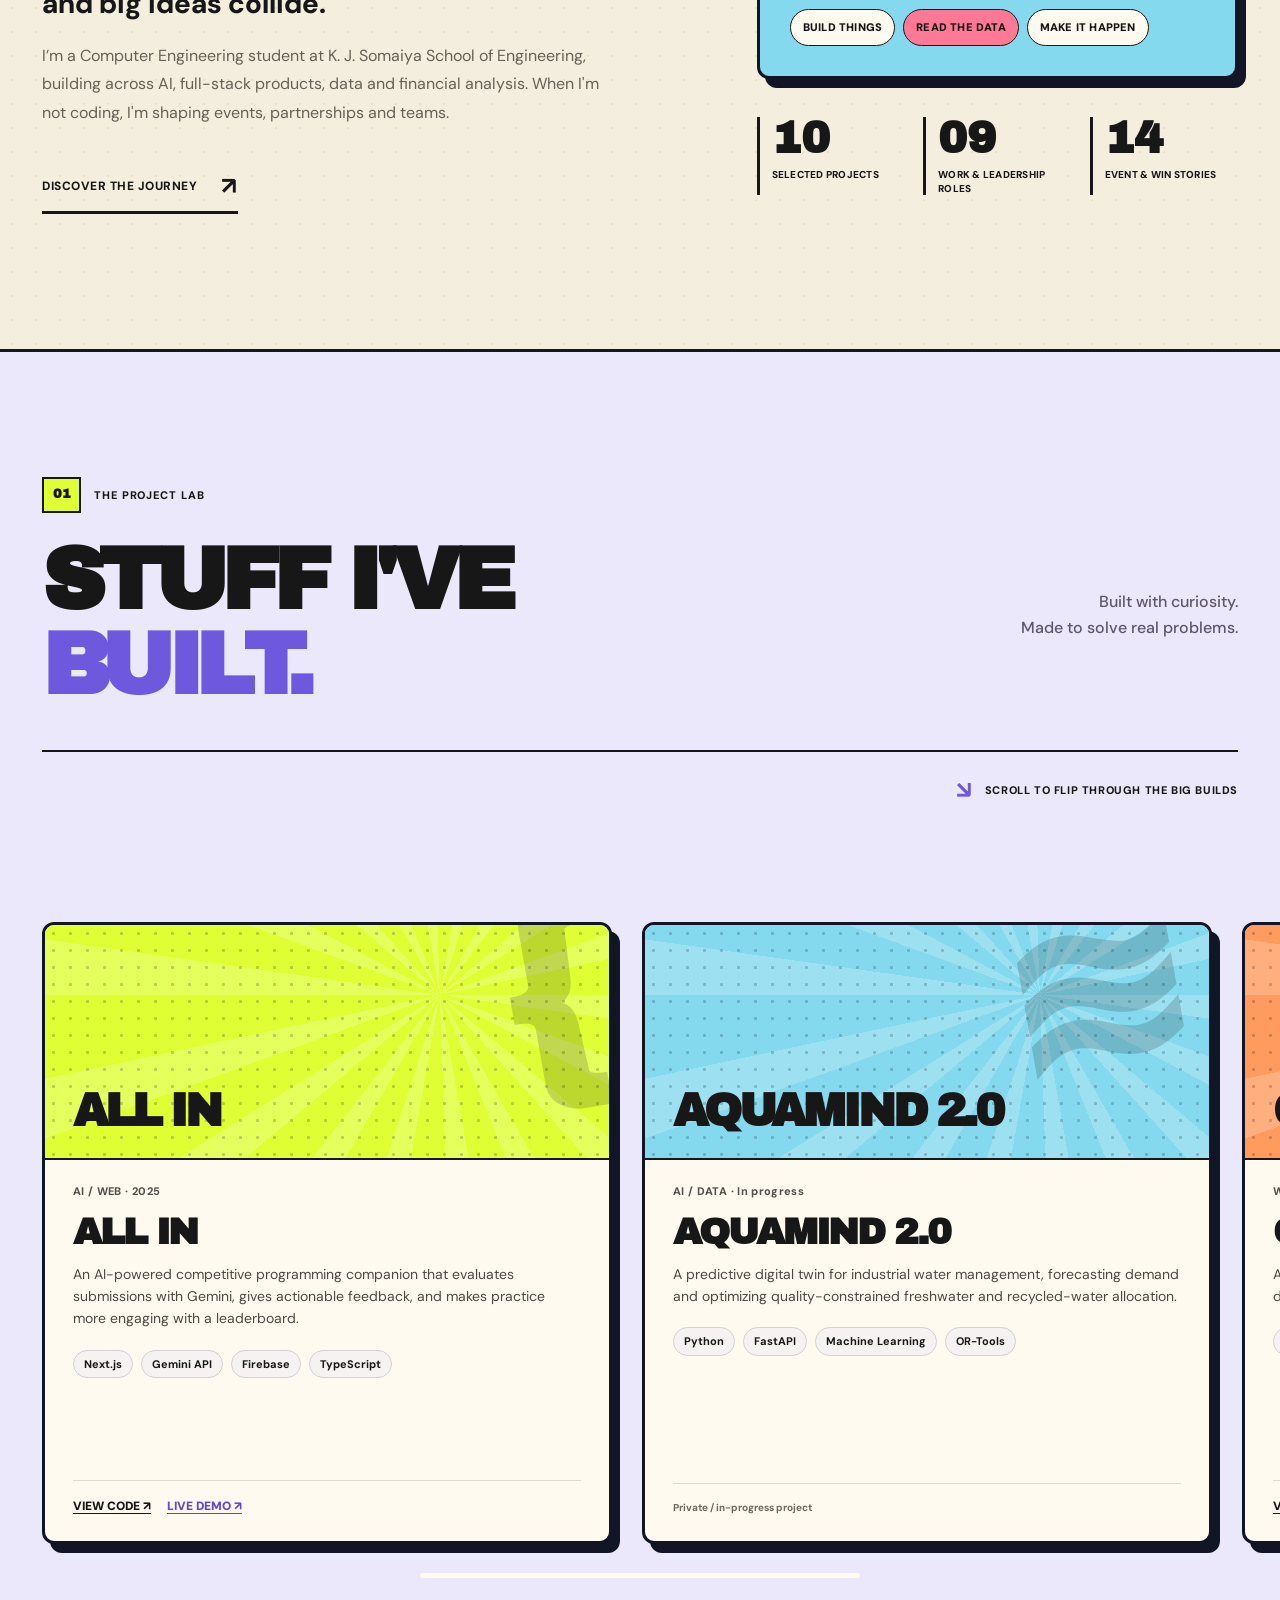
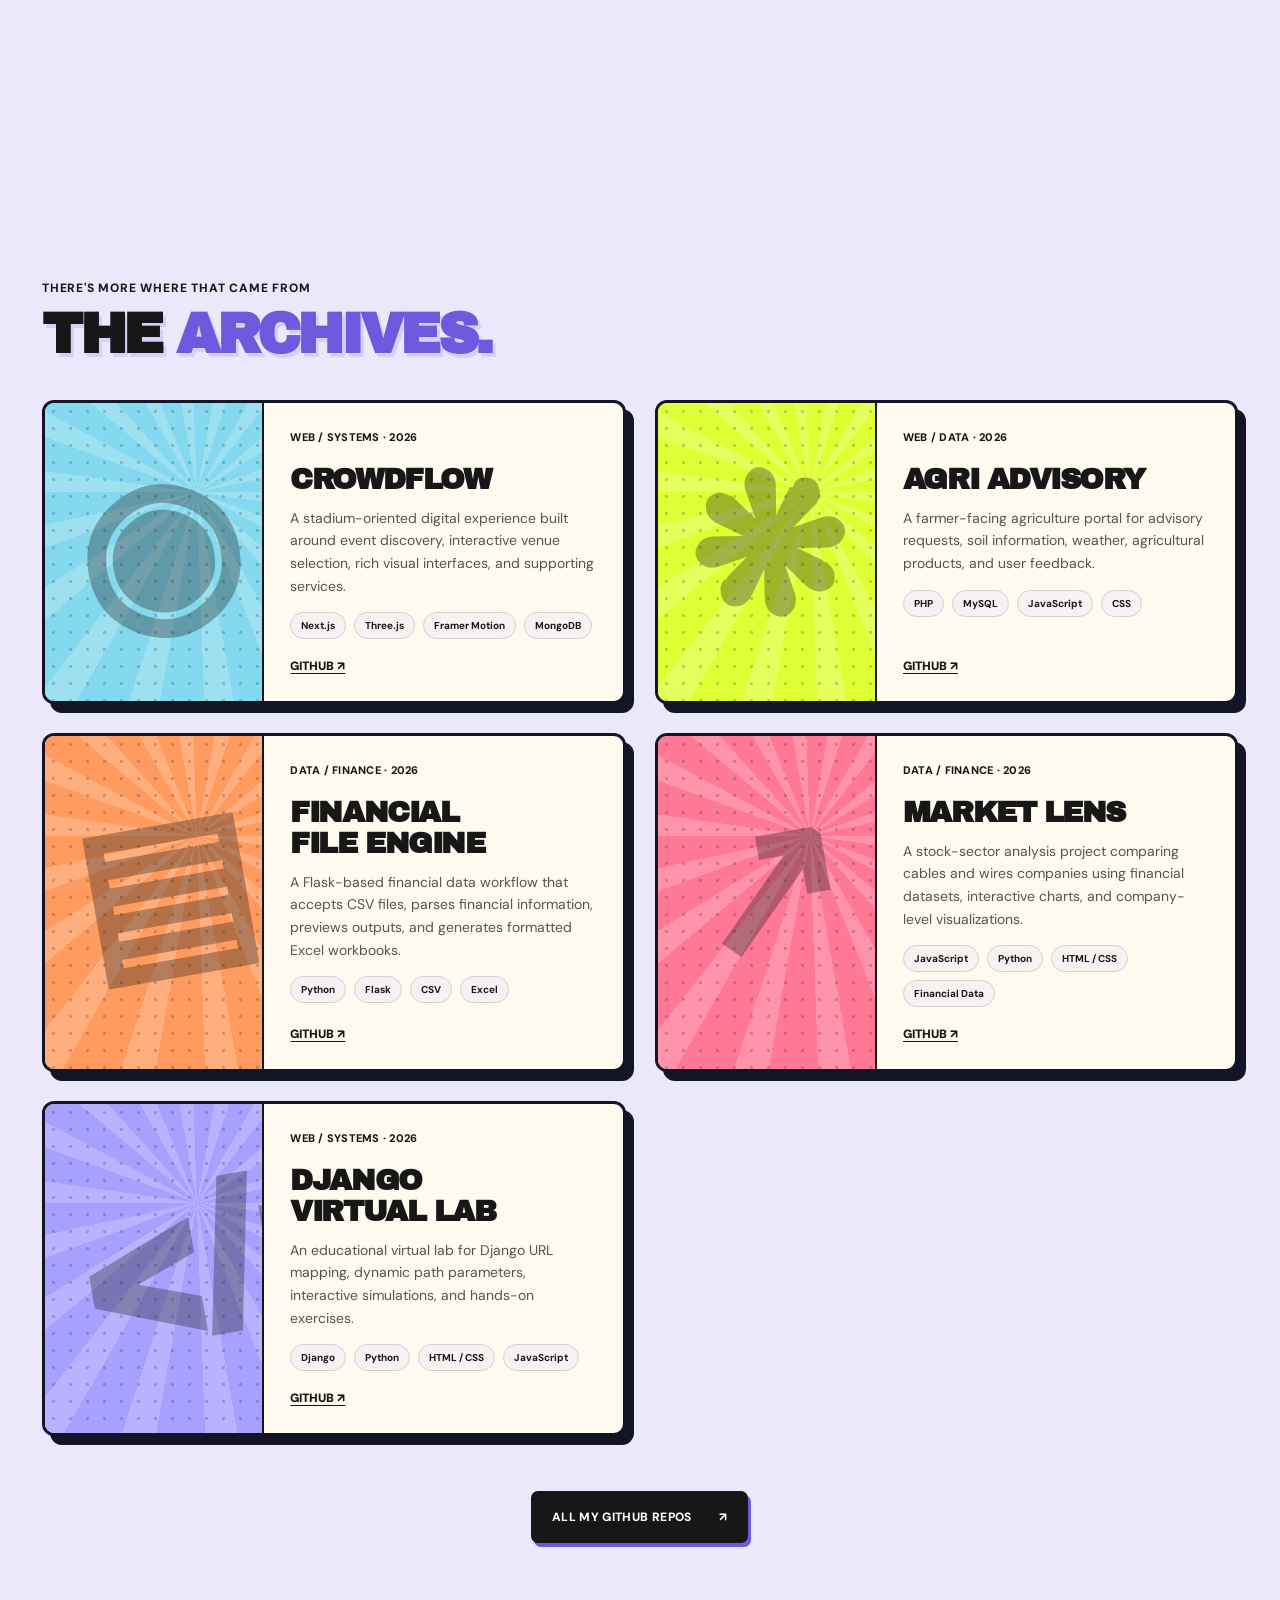
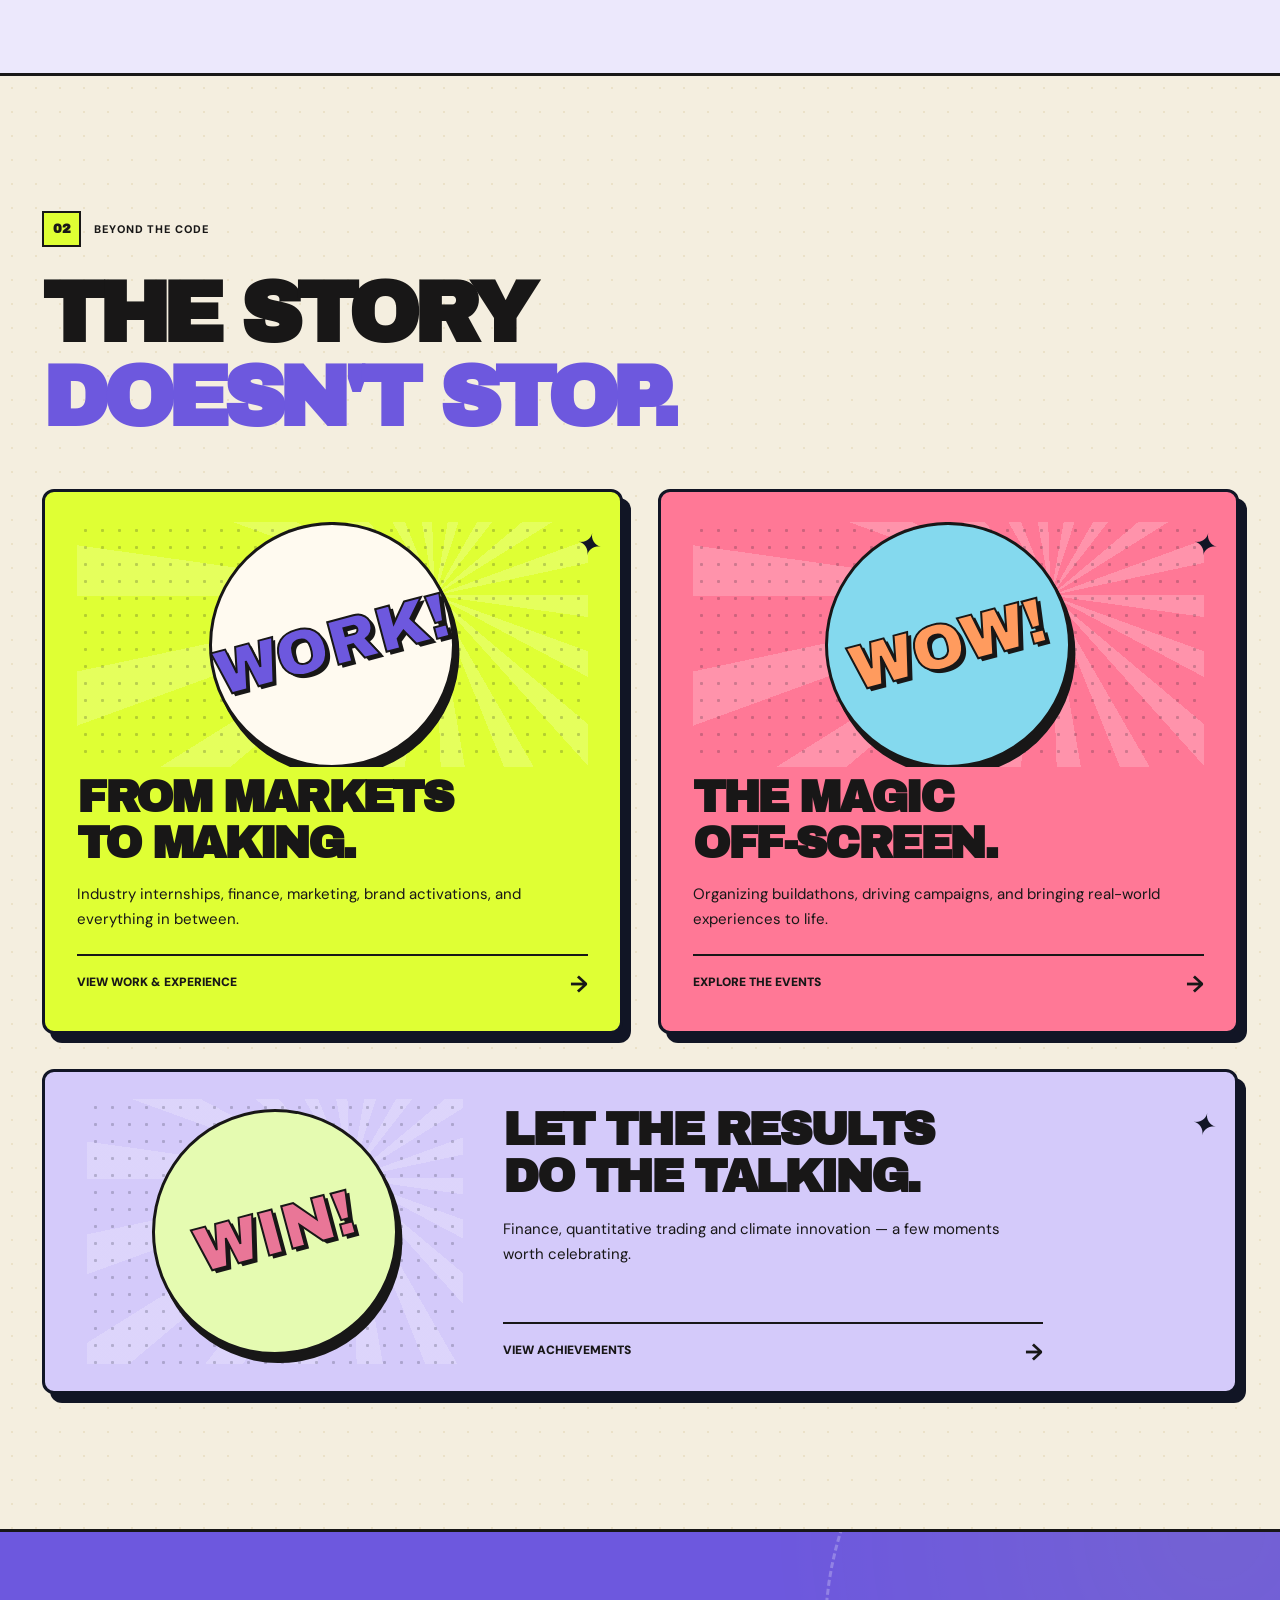
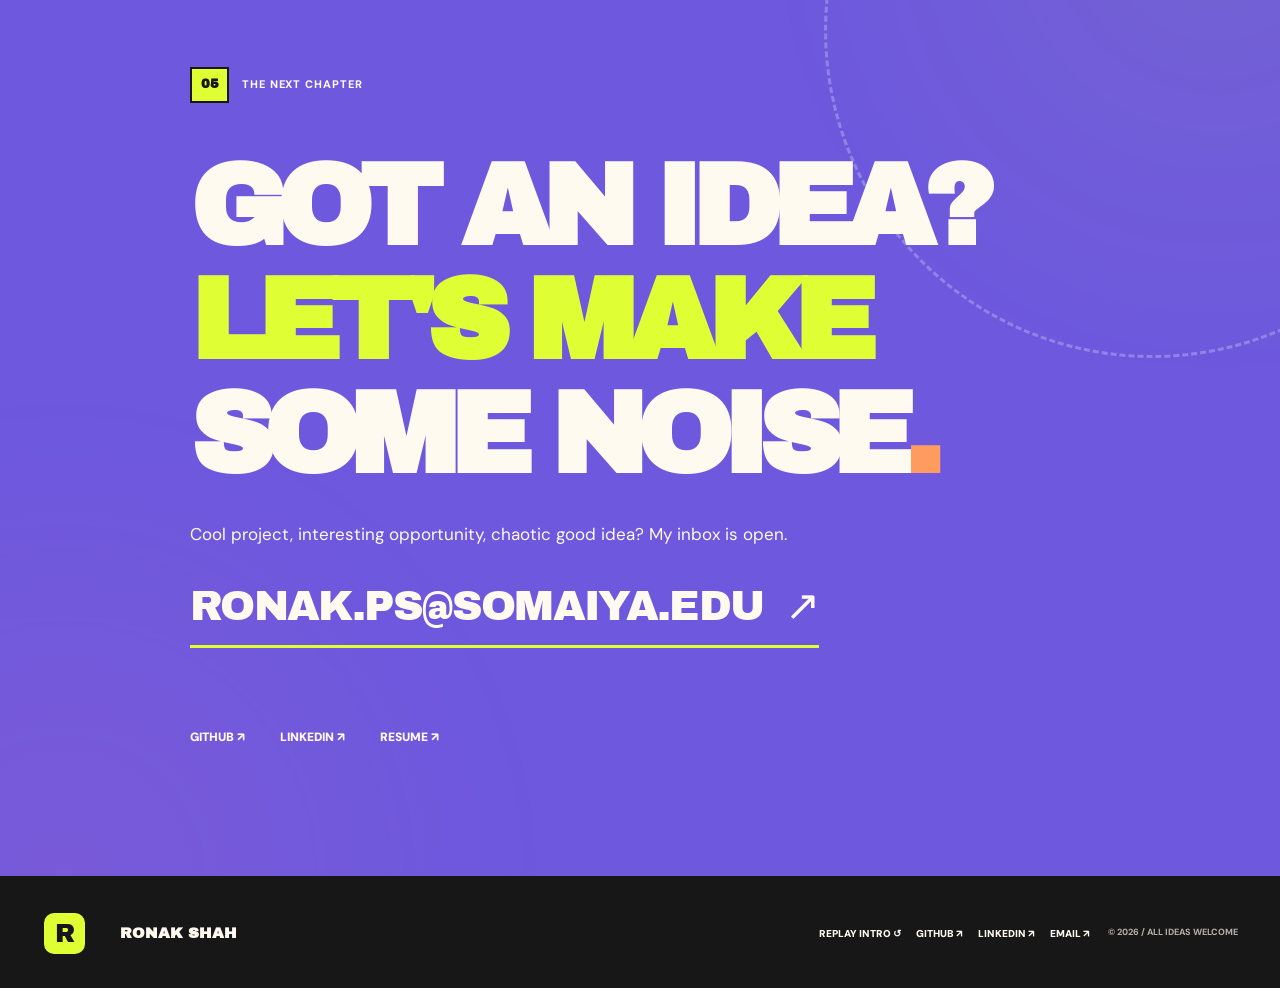
==== commit c5f5de34: "Remove old intro screenshot and enlarge RONAK overlay on taller moving photo carousel" ====
--- a/index.html
+++ b/index.html
@@ -45,11 +45,11 @@
       <div class="comic-intro-decor comic-intro-decor-two" aria-hidden="true"></div>
       <p class="comic-intro-eyebrow">★ &nbsp; THE ORIGIN STORY &nbsp; ★</p>
       <p class="comic-intro-presents">RONAK PRESENTS</p>
-      <div class="comic-intro-name intro-name-above" role="img" aria-label="RONAK"><span>R</span><span>O</span><span>N</span><span>A</span><span>K</span></div>
       <div class="comic-intro-marvel" aria-label="Animated, uncropped personal and event photo montage">
         <div class="comic-intro-reel" aria-hidden="true">
-          <!-- Only curated photos; the name is placed outside the montage for visibility. -->
+          <!-- Only curated real photographs; the full name overlays the moving carousel. -->
         </div>
+        <div class="comic-intro-name intro-name-overlay" role="img" aria-label="RONAK"><span>R</span><span>O</span><span>N</span><span>A</span><span>K</span></div>
       </div>
       <p class="comic-intro-tagline">DEVELOPER <b>✦</b> BUILDER <b>✦</b> FINANCE ENTHUSIAST <b>✦</b> EVENT ORGANISER</p>
       <a href="#top" id="cinema-enter" class="comic-intro-enter">ENTER PORTFOLIO <span aria-hidden="true">↗</span></a>
--- a/styles.css
+++ b/styles.css
@@ -1262,3 +1262,197 @@
   .participation-card{min-height:235px}
   .participation-header .display-head{font-size:clamp(34px,9vw,54px)}
 }
+
+
+/* Face-first cinematic intro: full portraits, taller viewing area, no poster slides. */
+.comic-intro-marvel{
+  height:clamp(345px,48vw,540px);
+  min-height:345px;
+  max-height:70dvh;
+  transform:none;
+  border-radius:12px;
+}
+.comic-intro-reel{position:absolute;inset:0;background:#111827}
+.comic-reel-shot.is-live{
+  position:absolute;inset:0;
+  display:flex;align-items:center;justify-content:center;
+  background-repeat:no-repeat!important;
+  background-position:center!important;
+  background-size:cover!important;
+  transform:none!important;
+  opacity:0;
+  transition:opacity 170ms ease-in-out!important;
+  filter:none!important;
+  overflow:hidden;
+  isolation:isolate;
+}
+.comic-reel-shot.is-live:before{
+  content:"";position:absolute;inset:-25px;
+  background:inherit;
+  background-size:cover;
+  filter:blur(20px) brightness(.46);
+  z-index:-1;
+}
+.comic-reel-shot.is-live.is-on{opacity:1;transform:none!important}
+.comic-reel-portrait{
+  display:block;
+  width:100%;height:100%;max-width:100%;max-height:100%;
+  object-fit:contain!important;
+  object-position:50% 30%;
+  filter:none;
+  user-select:none;
+  -webkit-user-drag:none;
+}
+.comic-intro-marvel:before{
+  background:linear-gradient(to bottom,transparent 0%,transparent 62%,rgba(3,6,15,.77) 100%);
+  z-index:2;
+}
+.comic-intro-marvel .comic-intro-name{
+  position:absolute;z-index:3;
+  inset:auto 0 0;
+  width:100%;height:auto;
+  display:flex;align-items:flex-end;justify-content:center;
+  padding:35px 9px 16px;
+  background:linear-gradient(to bottom,transparent,rgba(4,8,21,.76));
+  pointer-events:none;
+}
+.comic-intro-marvel .comic-intro-name span{
+  font-size:clamp(56px,10.4vw,136px);
+  -webkit-text-stroke:clamp(1px,.28vw,4px) #0e1525;
+  text-shadow:2px 3px 0 #ff4e6c,4px 6px 0 #0e1525;
+}
+@media(max-width:650px){
+  .comic-intro-marvel{
+    height:clamp(330px,56dvh,490px);
+    min-height:330px;
+    max-height:62dvh;
+  }
+  .comic-intro-marvel .comic-intro-name{padding:24px 5px 12px}
+  .comic-intro-marvel .comic-intro-name span{font-size:15.2vw}
+  .comic-reel-portrait{object-position:50% 25%}
+}
+@media(prefers-reduced-motion:reduce){
+  .comic-reel-shot.is-live{transition:none!important}
+}
+
+
+/* Name stays above the pictures; every face and body stays fully visible. */
+.cinema-intro.cinema-comic-intro{
+  overflow-x:hidden;
+  overflow-y:auto;
+}
+.cinema-comic-intro .comic-intro-stage{
+  width:min(1160px,96vw);
+  min-height:100dvh;
+  height:auto;
+  justify-content:center;
+  gap:clamp(10px,1.8vh,18px);
+  padding:clamp(32px,4vh,45px) 10px 26px;
+}
+.cinema-comic-intro .intro-name-above{
+  width:min(650px,92%);
+  height:auto;
+  display:grid;
+  grid-template-columns:repeat(5,minmax(0,1fr));
+  gap:5px;
+  padding:0;
+  margin:0 auto;
+  filter:drop-shadow(4px 5px 0 #050508);
+  transform:rotate(-1deg);
+}
+.cinema-comic-intro .intro-name-above span{
+  display:grid;place-items:center;
+  width:100%;min-width:0;
+  aspect-ratio:1;
+  padding:0;
+  font-size:clamp(30px,6.5vw,82px);
+  line-height:1;
+  transform:none!important;
+  letter-spacing:0;
+}
+.cinema-comic-intro .comic-intro-marvel{
+  width:min(1080px,100%);
+  height:clamp(340px,52dvh,650px);
+  min-height:340px;
+  max-height:none;
+  transform:none;
+}
+.cinema-comic-intro .comic-intro-marvel::before{
+  background:linear-gradient(to bottom,rgba(4,8,21,.04),transparent 70%,rgba(4,8,21,.14));
+}
+.cinema-comic-intro .comic-reel-portrait{
+  object-fit:contain!important;
+  object-position:center!important;
+}
+@media(max-width:650px){
+  .cinema-comic-intro .comic-intro-stage{padding:50px 6px 24px;gap:14px}
+  .cinema-comic-intro .intro-name-above{width:min(450px,96%);gap:3px}
+  .cinema-comic-intro .intro-name-above span{font-size:clamp(30px,11vw,65px)}
+  .cinema-comic-intro .comic-intro-marvel{
+    height:clamp(330px,53dvh,560px);
+    min-height:330px;
+  }
+}
+
+
+/* Intro restoration: the full-size carousel moves BEHIND the large RONAK name. */
+.cinema-comic-intro .comic-intro-stage {
+  width:min(1420px,98vw);
+  gap:clamp(12px,2vh,24px);
+}
+.cinema-comic-intro .comic-intro-marvel {
+  position:relative;
+  width:min(1300px,100%);
+  height:clamp(420px,63dvh,760px);
+  min-height:420px;
+  max-height:75dvh;
+  isolation:isolate;
+  overflow:hidden;
+}
+.cinema-comic-intro .comic-intro-marvel .comic-intro-name.intro-name-overlay {
+  position:absolute!important;
+  inset:0!important;
+  z-index:5!important;
+  display:flex!important;
+  align-items:center!important;
+  justify-content:center!important;
+  gap:0!important;
+  padding:0 clamp(5px,1.2vw,18px)!important;
+  width:100%!important;
+  height:100%!important;
+  background:linear-gradient(90deg,rgba(5,8,19,.15),transparent 18%,transparent 82%,rgba(5,8,19,.15))!important;
+  transform:none!important;
+  filter:none!important;
+  pointer-events:none;
+}
+.cinema-comic-intro .comic-intro-marvel .comic-intro-name.intro-name-overlay span {
+  display:inline-block!important;
+  flex:0 1 auto;
+  width:auto!important;
+  height:auto!important;
+  font-size:clamp(80px,15.9vw,220px)!important;
+  line-height:1!important;
+  color:#fff!important;
+  -webkit-text-stroke:clamp(2px,.38vw,6px) #101525!important;
+  text-shadow:4px 6px 0 #ff557b,8px 10px 0 #111525!important;
+  letter-spacing:-.065em!important;
+  padding:0!important;
+  transform:none!important;
+}
+.cinema-comic-intro .comic-intro-marvel .comic-intro-name.intro-name-overlay span:nth-child(2),
+.cinema-comic-intro .comic-intro-marvel .comic-intro-name.intro-name-overlay span:nth-child(4) {
+  color:#ffe578!important;
+}
+@media(max-width:650px) {
+  .cinema-comic-intro .comic-intro-stage{width:98vw;padding-inline:3px}
+  .cinema-comic-intro .comic-intro-marvel{
+    height:clamp(420px,62dvh,650px);
+    min-height:420px;
+    max-height:70dvh;
+  }
+  .cinema-comic-intro .comic-intro-marvel .comic-intro-name.intro-name-overlay span{
+    font-size:clamp(48px,16vw,105px)!important;
+    -webkit-text-stroke:2px #101525!important;
+    text-shadow:2px 3px 0 #ff557b,4px 5px 0 #101525!important;
+  }
+}
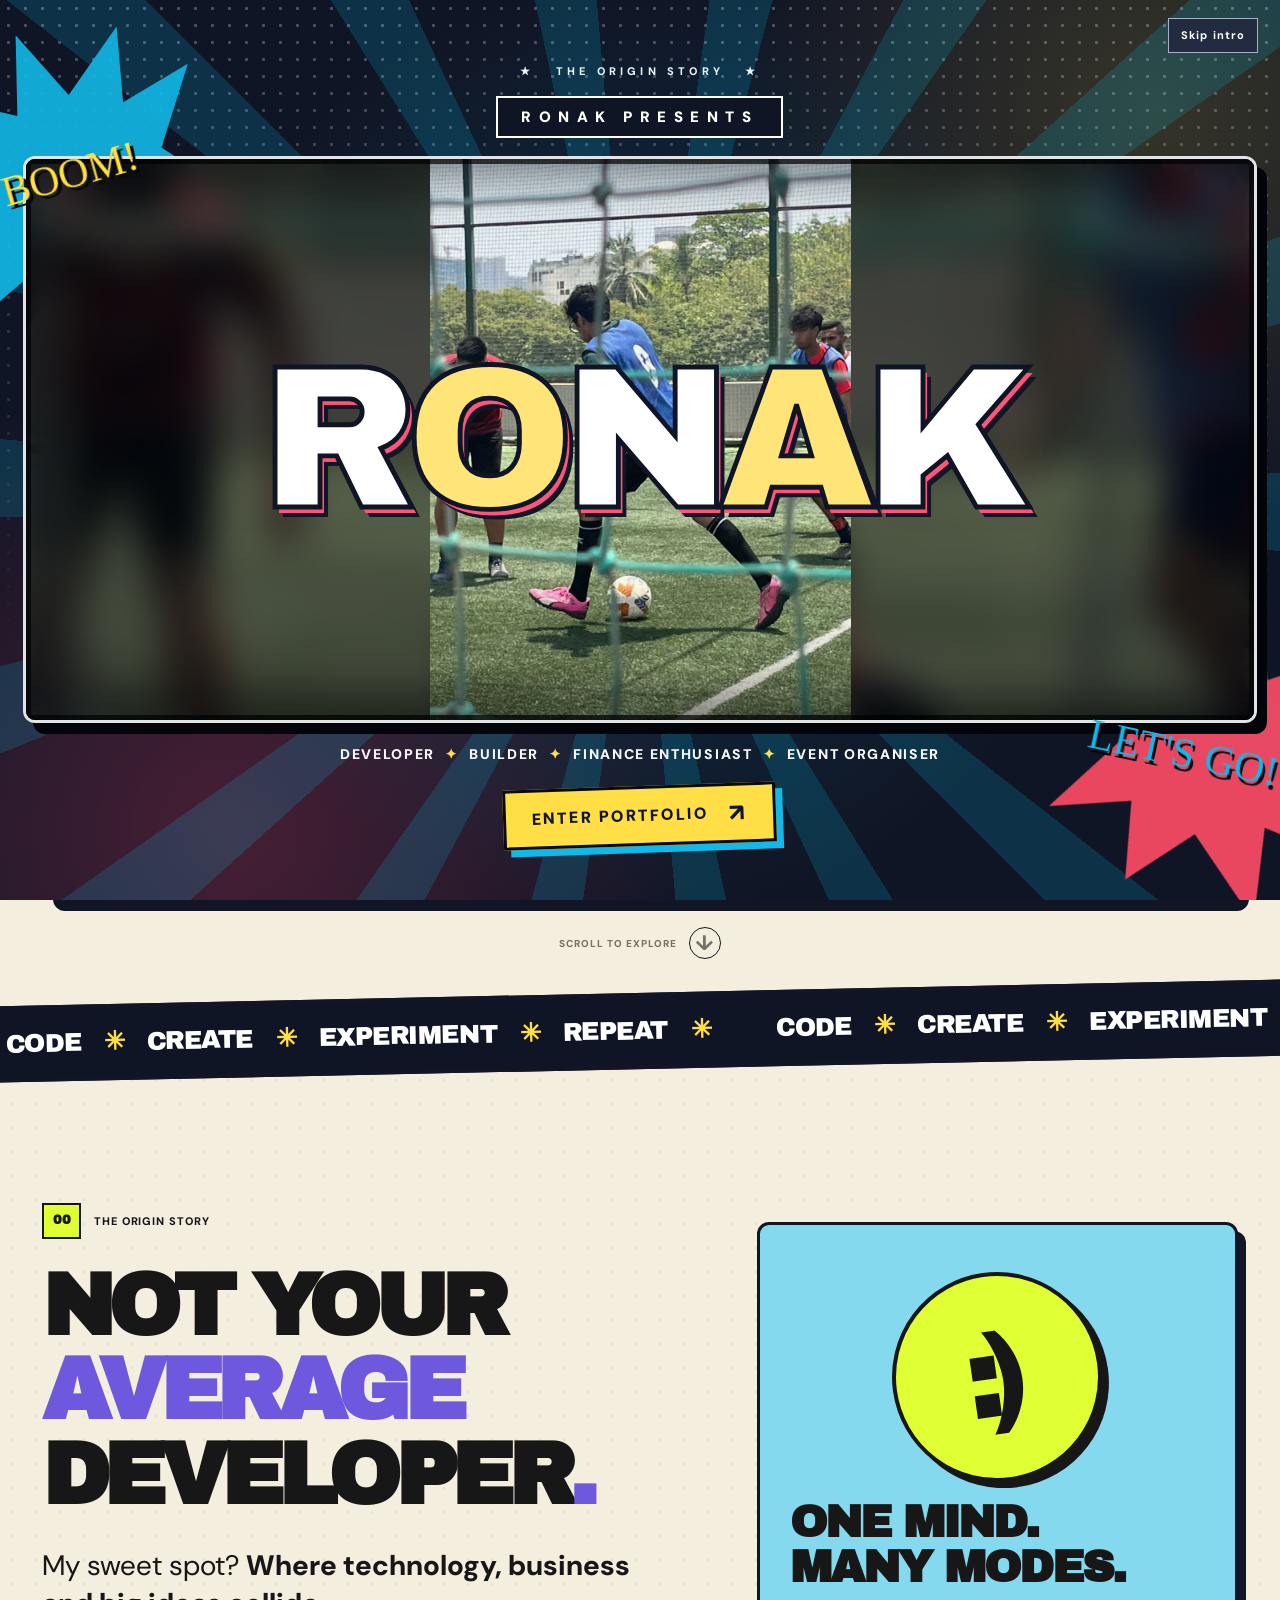
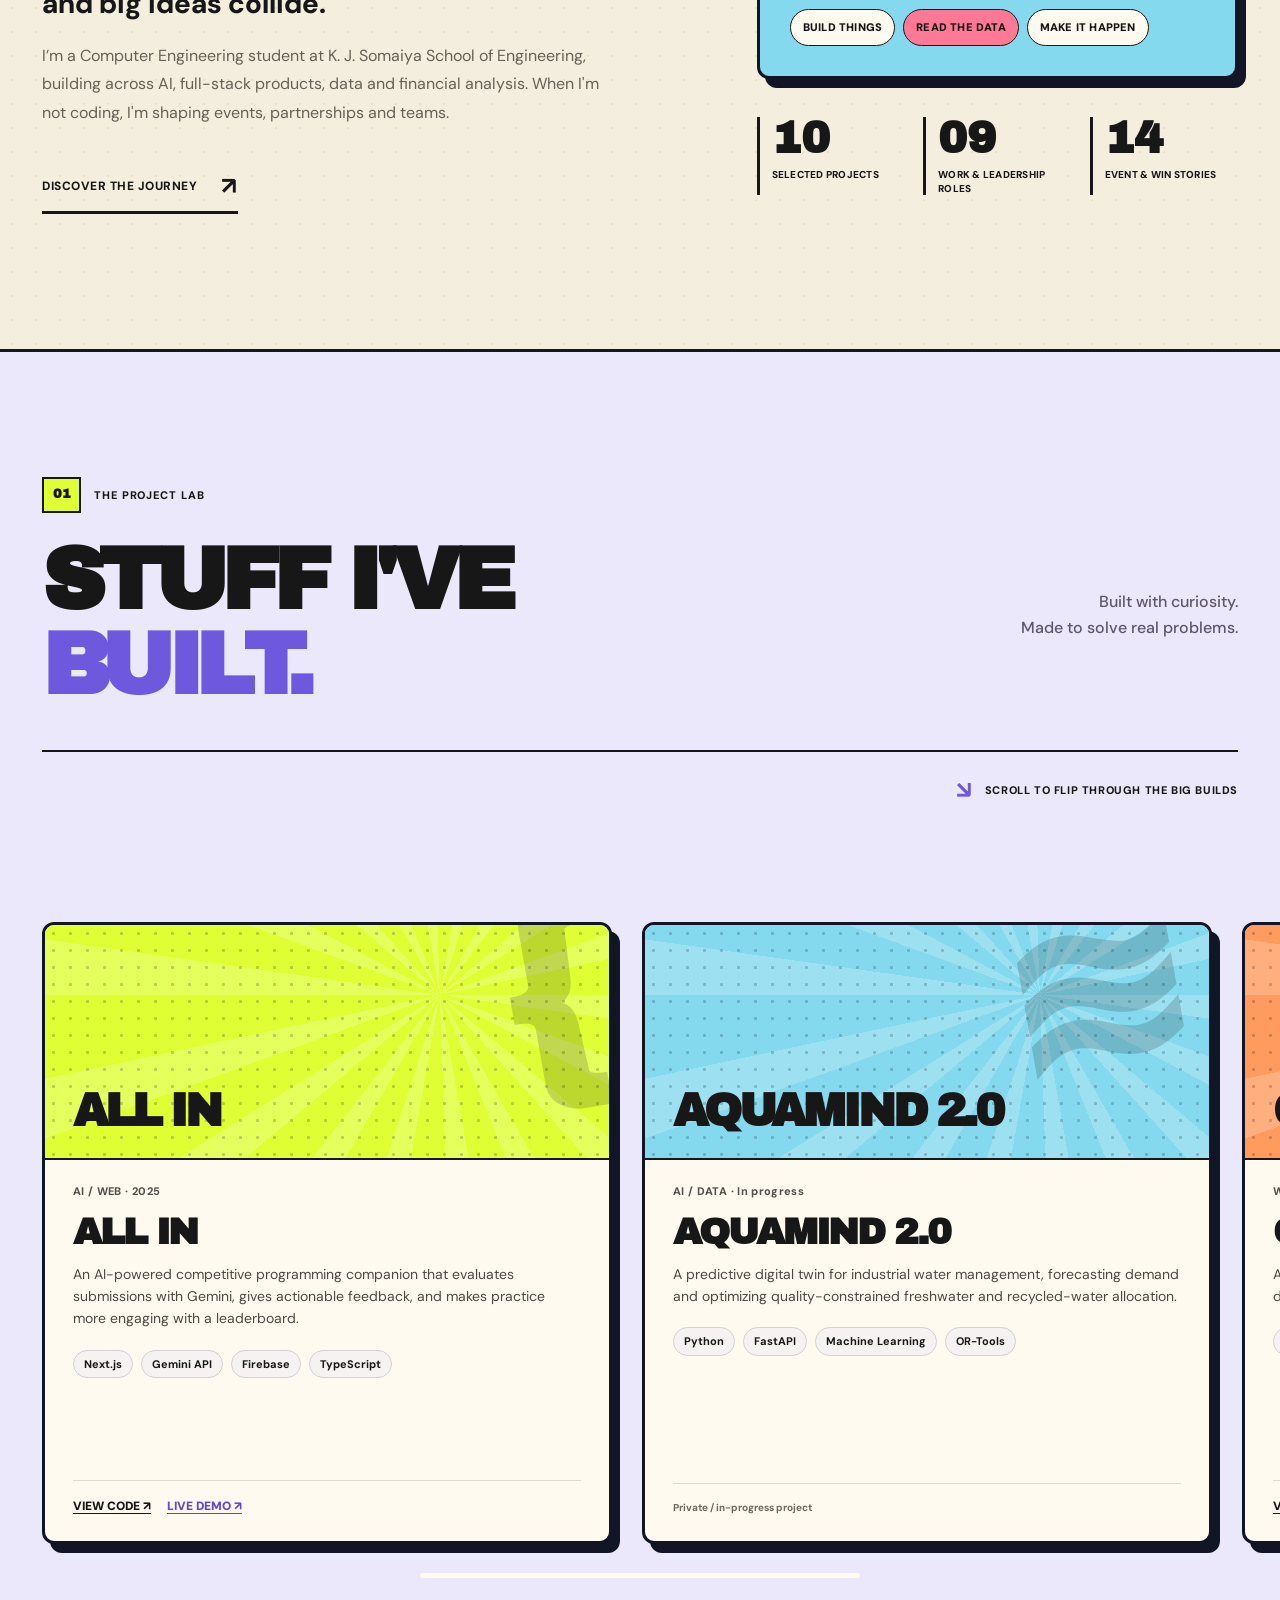
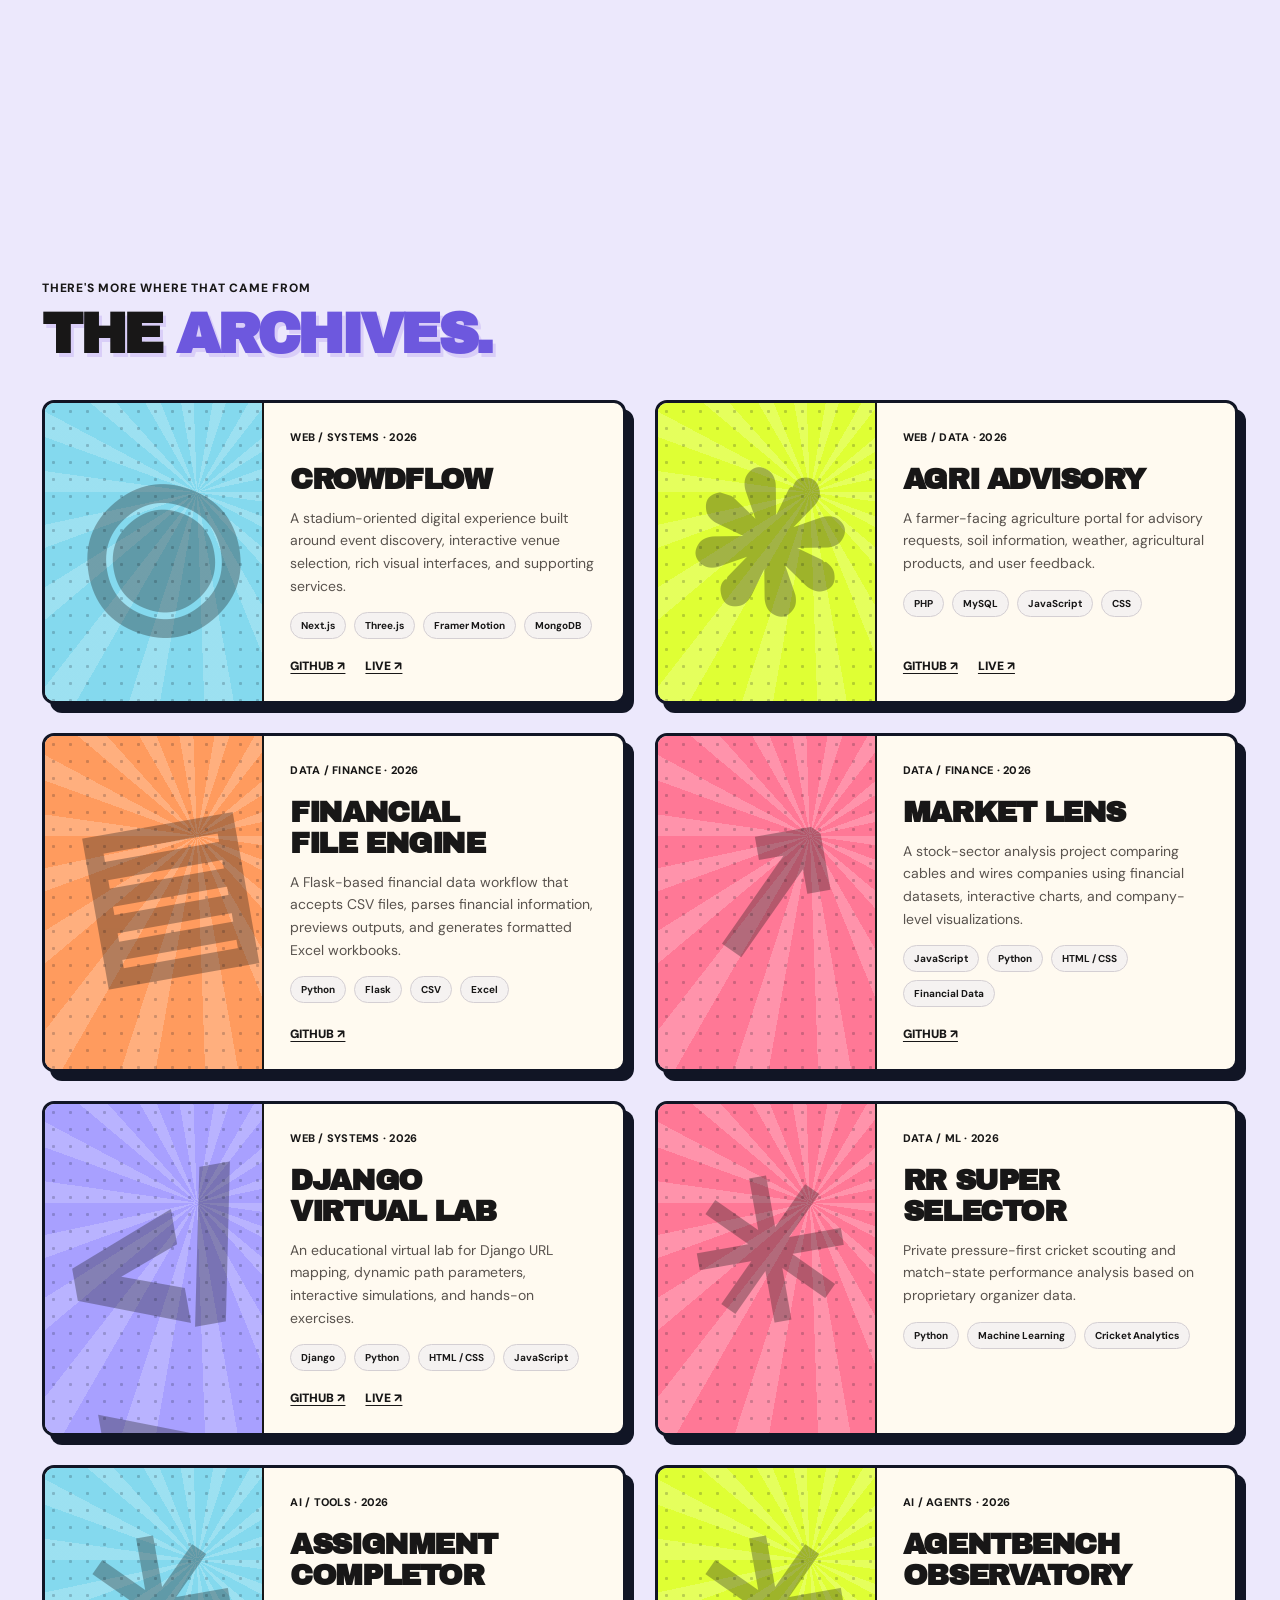
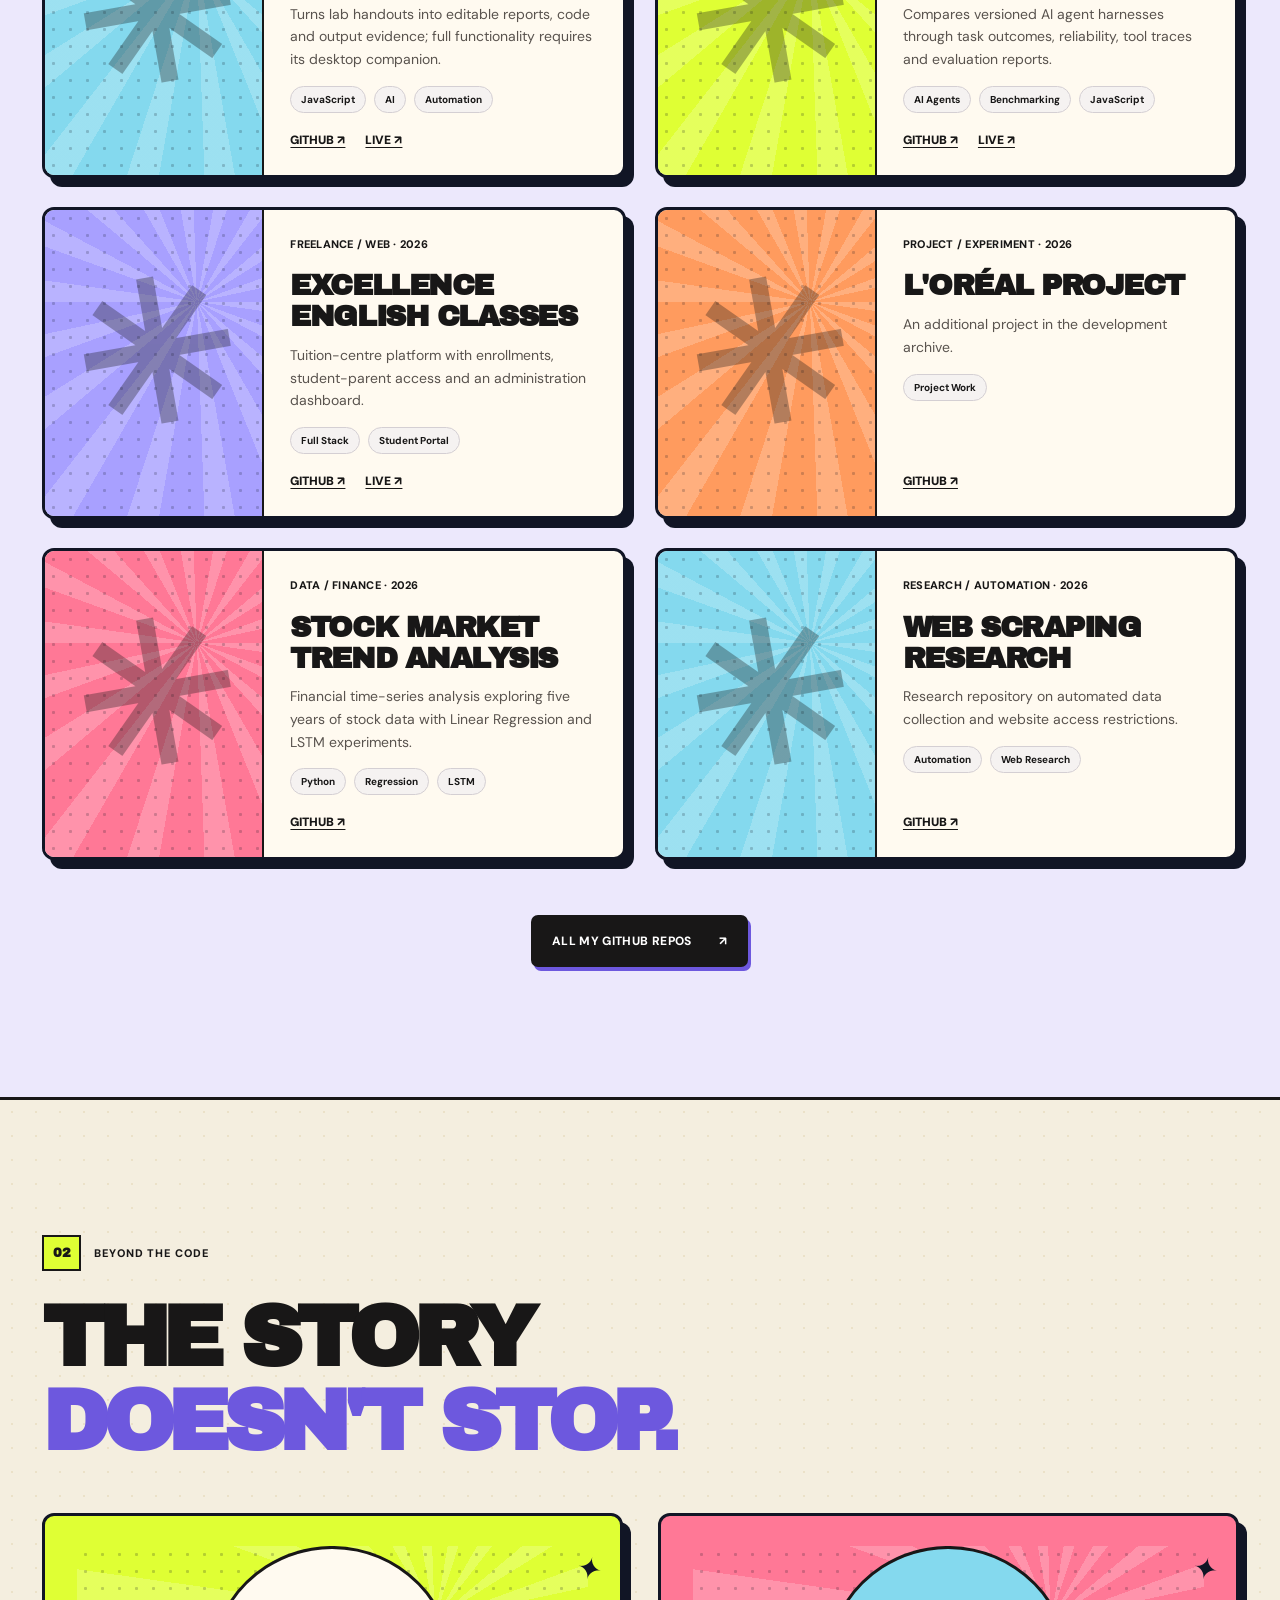
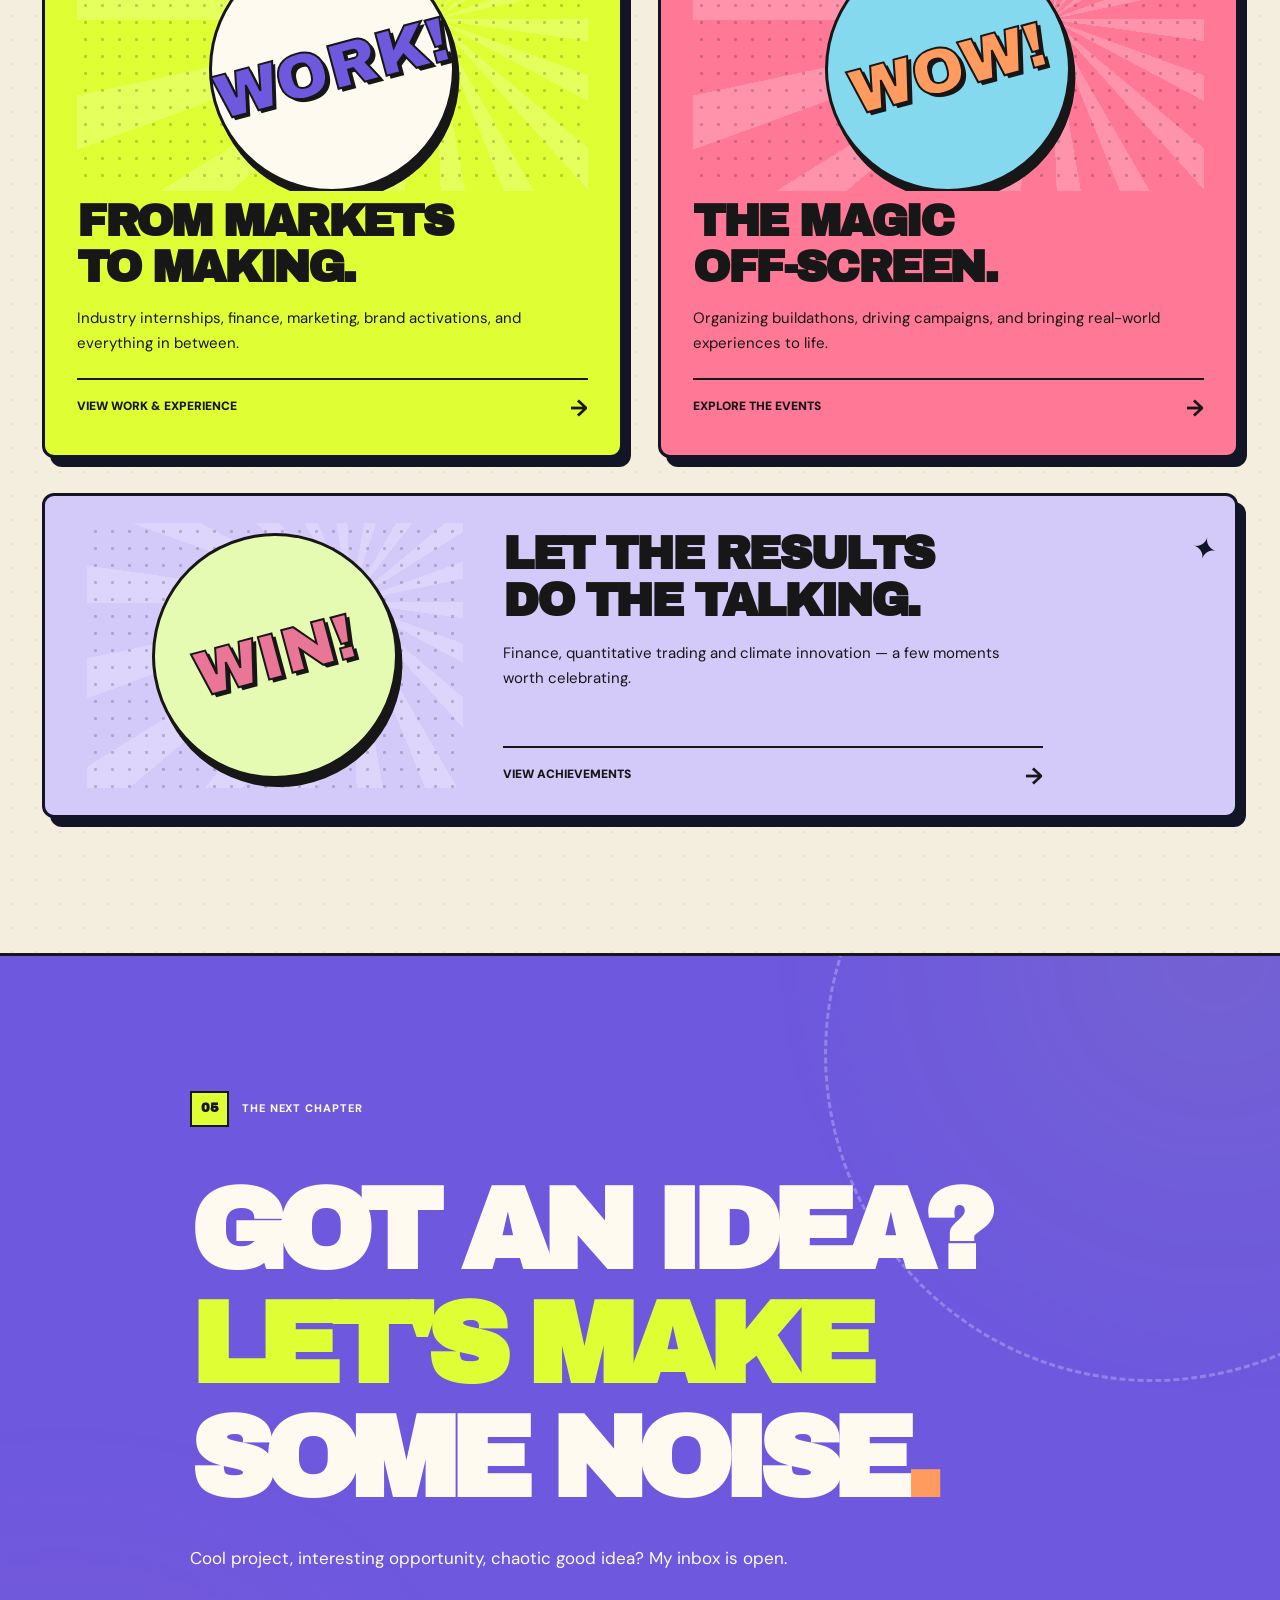
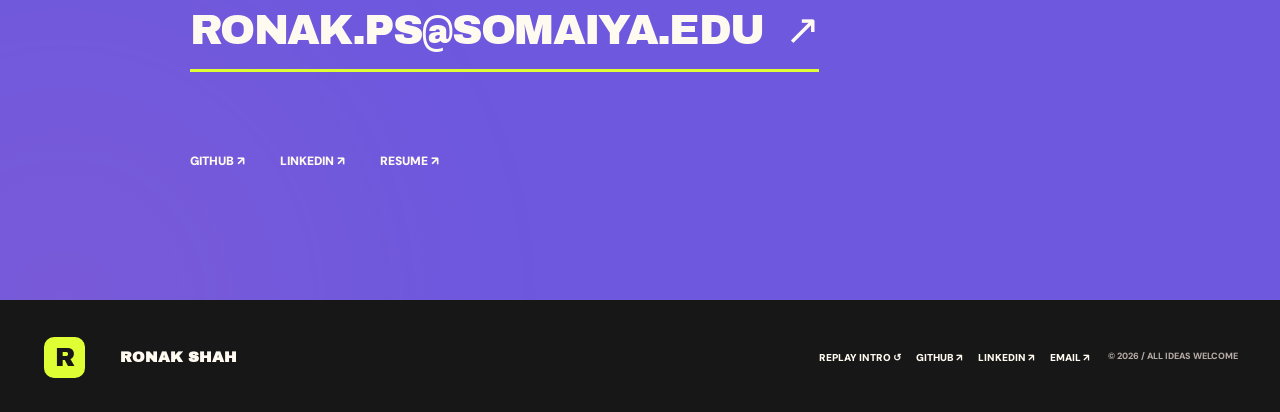
==== commit 253159f7: "Enable Vercel Web Analytics across portfolio HTML pages" ====
--- a/index.html
+++ b/index.html
@@ -36,6 +36,8 @@
   <script src="data.js" defer></script>
   <script src="script.js" defer></script>
   <title>Ronak Shah — The Creative Universe</title>
+  <!-- Privacy-friendly Vercel Web Analytics for this static HTML site -->
+  <script defer src="/_vercel/insights/script.js"></script>
 </head>
 <body data-page="home">
   <section class="cinema-intro cinema-comic-intro" id="cinema-intro" aria-label="Introduction to Ronak Shah's portfolio" role="dialog" aria-modal="true">
--- a/styles.css
+++ b/styles.css
@@ -1456,3 +1456,42 @@
     text-shadow:2px 3px 0 #ff557b,4px 5px 0 #101525!important;
   }
 }
+
+
+/* Shared mobile refinements, scroll-to-top and additional comic-book wins. */
+html{scroll-behavior:smooth}
+body{overflow-x:clip}
+img{max-width:100%;height:auto}
+.featured-content,.archive-card,.experience-card,.participation-card{min-width:0;overflow-wrap:anywhere}
+.scroll-to-top{
+  position:fixed;z-index:900;right:clamp(13px,2.7vw,30px);bottom:clamp(16px,3vw,34px);
+  width:50px;height:50px;border:3px solid #101525;border-radius:12px;
+  background:#d8ff72;color:#111525;box-shadow:4px 4px 0 #101525;
+  font:900 28px/1 Arial,sans-serif;cursor:pointer;opacity:0;visibility:hidden;
+  transform:translateY(14px);transition:opacity .2s,transform .2s,visibility .2s;
+}
+.scroll-to-top.is-visible{opacity:1;visibility:visible;transform:translateY(0)}
+.scroll-to-top:focus-visible{outline:3px solid #a778ff;outline-offset:4px}
+.bonus-wins-section{padding:clamp(45px,6vw,85px) 0 35px}
+.bonus-wins-heading .display-head{font-size:clamp(34px,5vw,65px);margin:10px 0}
+.bonus-wins-heading p{color:var(--muted);font-size:16px}
+.bonus-wins-grid{display:grid;grid-template-columns:repeat(3,minmax(0,1fr));gap:20px;margin-top:26px}
+.bonus-win-card{min-width:0;display:flex;flex-direction:column;gap:9px;border:3px solid #101525;border-radius:9px;background:#ffeb9e;color:#111525;padding:22px;box-shadow:6px 6px 0 #101525;overflow-wrap:anywhere}
+.bonus-win-card:nth-child(2){background:#dff6ff}
+.bonus-win-card:nth-child(3){background:#f1dfff}
+.bonus-win-card small{font:900 11px/1.3 var(--body);letter-spacing:.08em;color:#3b3550}
+.bonus-win-card h3{font:900 clamp(20px,2vw,30px)/1.15 var(--display);color:#111525!important}
+.bonus-win-card strong{align-self:flex-start;margin-top:auto;border:2px solid #101525;background:#d7ff72;padding:7px 11px;box-shadow:3px 3px 0 #101525;font:900 12px var(--body);color:#111525}
+.bonus-win-symbol{font:900 44px var(--display);color:#724be3}
+@media(max-width:850px){.bonus-wins-grid{grid-template-columns:repeat(2,minmax(0,1fr))}}
+@media(max-width:650px){
+  .bonus-wins-grid{grid-template-columns:1fr}.bonus-win-card{padding:20px}
+  .scroll-to-top{width:46px;height:46px;bottom:18px;right:14px}
+  .project-track,.archive-grid,.participation-grid{max-width:100%}
+  .nav-links.is-open{max-height:calc(100dvh - 95px);overflow-y:auto}
+  .comic-intro-marvel{max-width:100%}
+}
+@media(prefers-reduced-motion:reduce){
+  html{scroll-behavior:auto}
+  .scroll-to-top{transition:none}
+}
